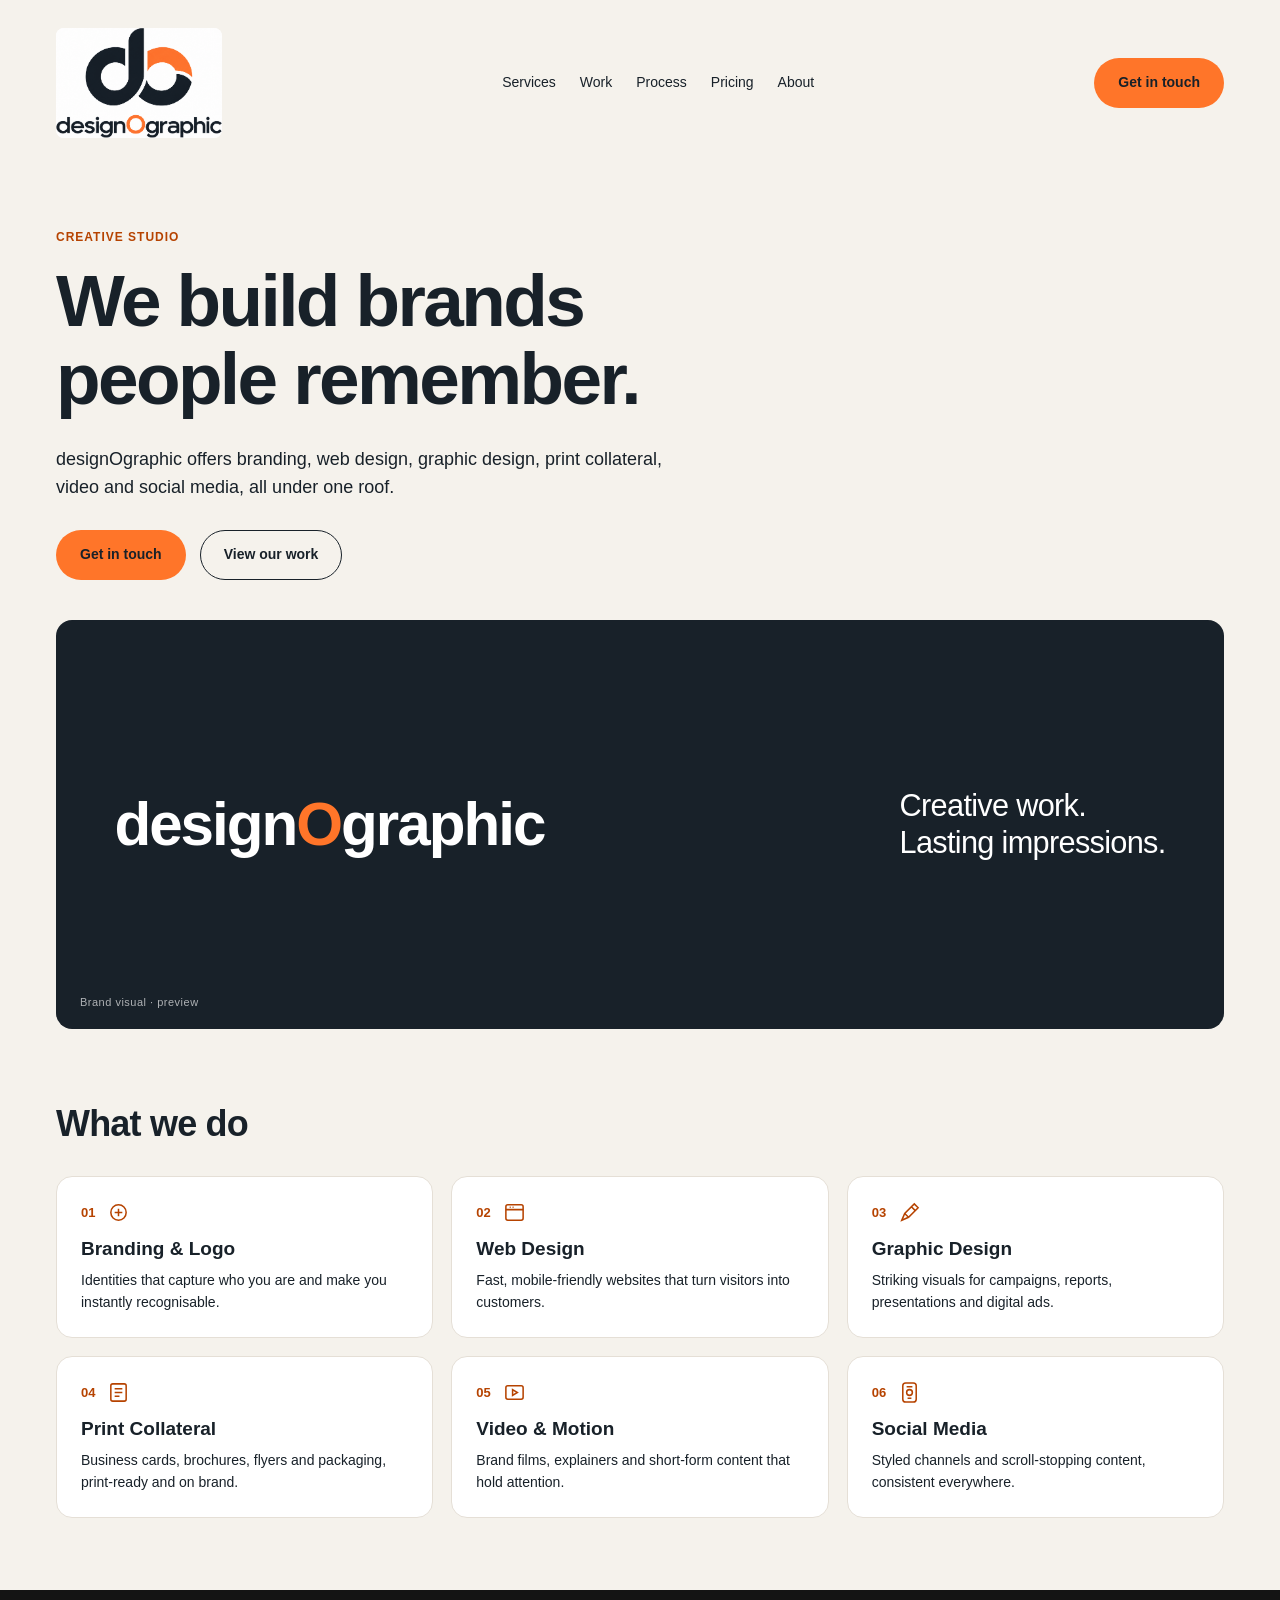
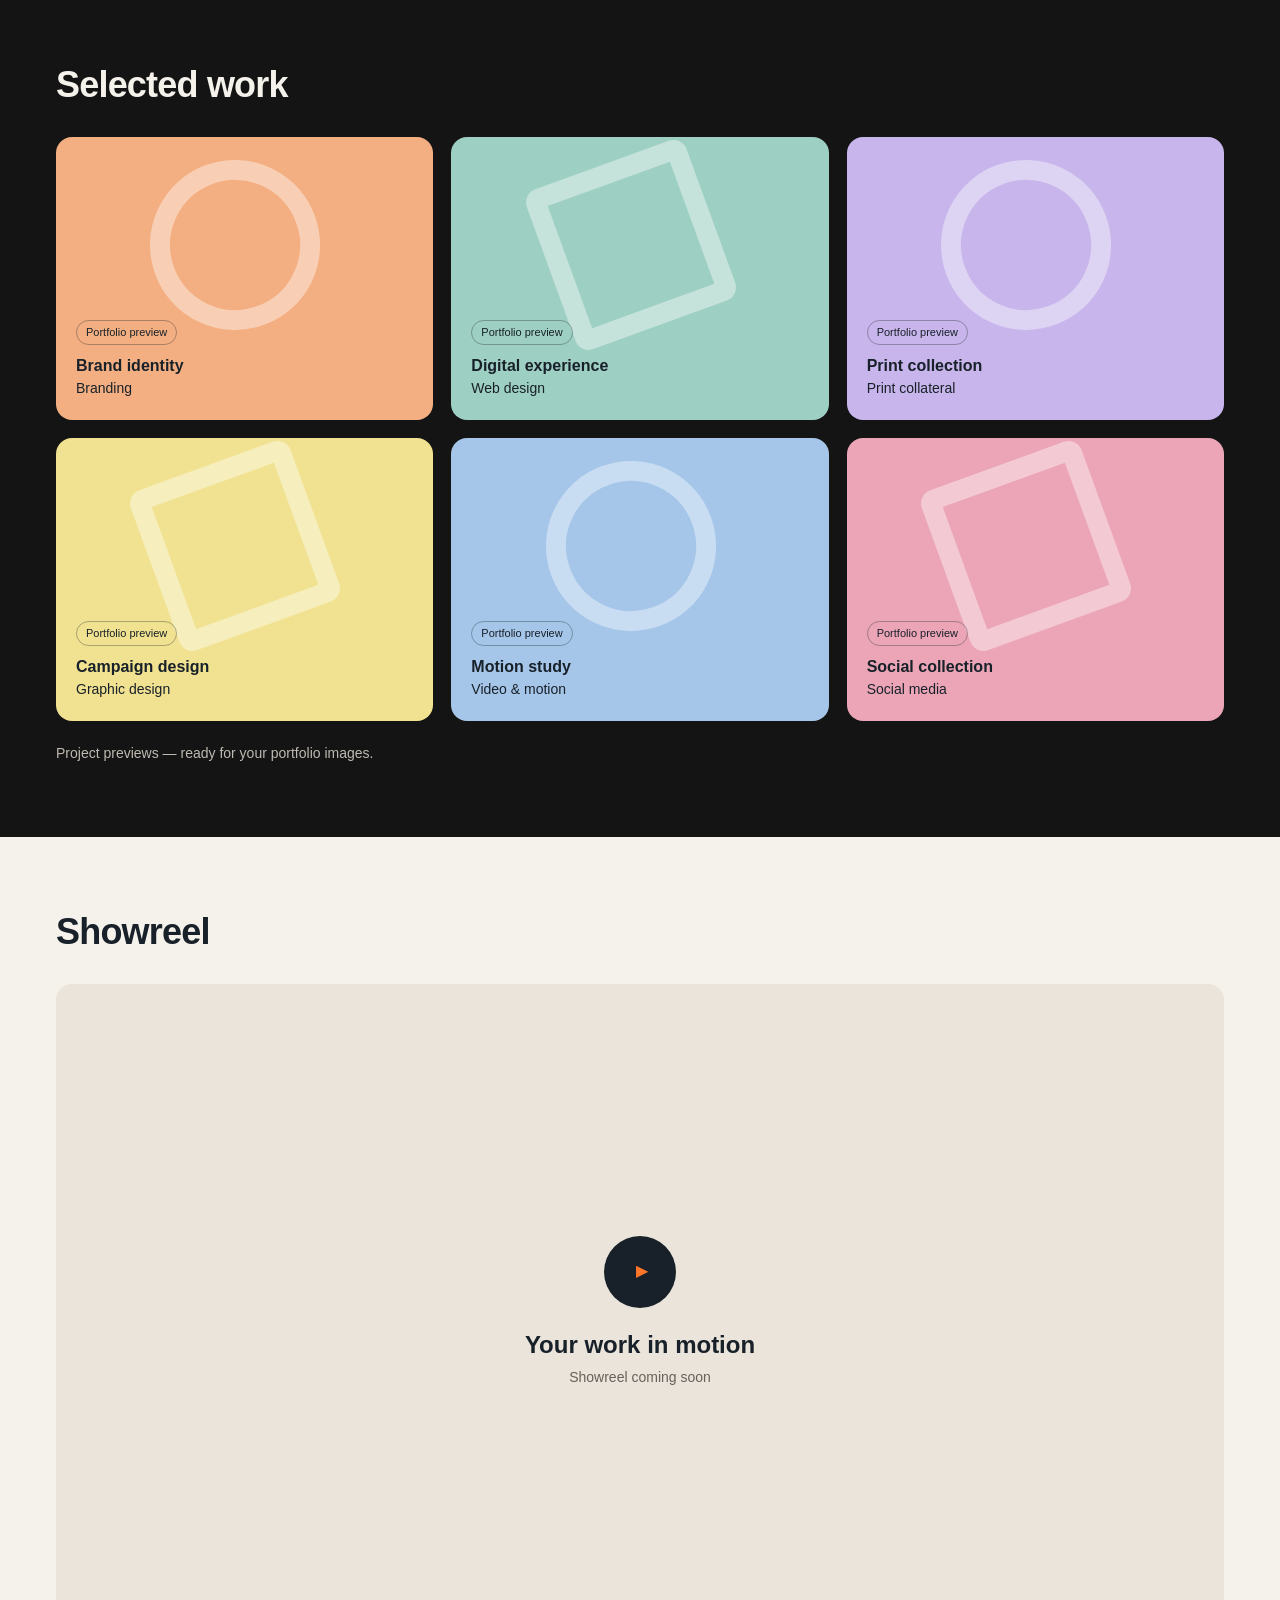
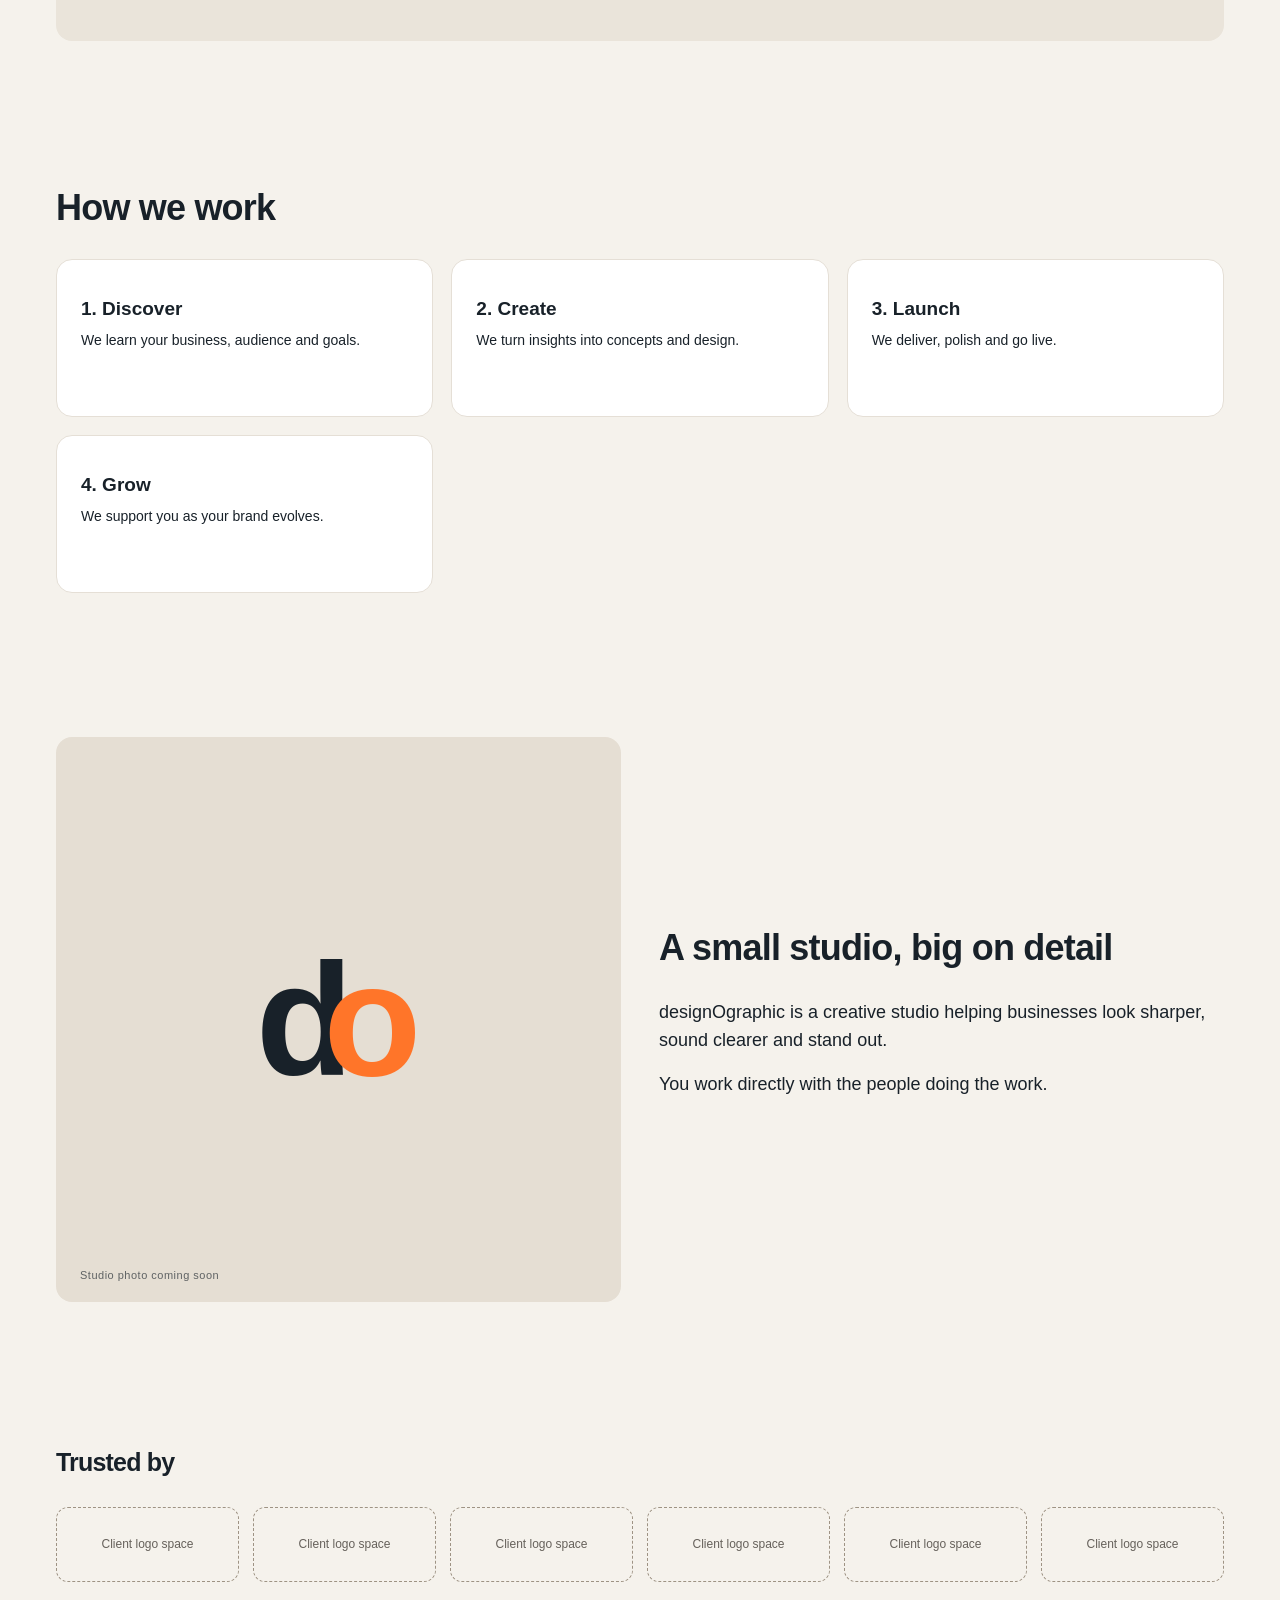
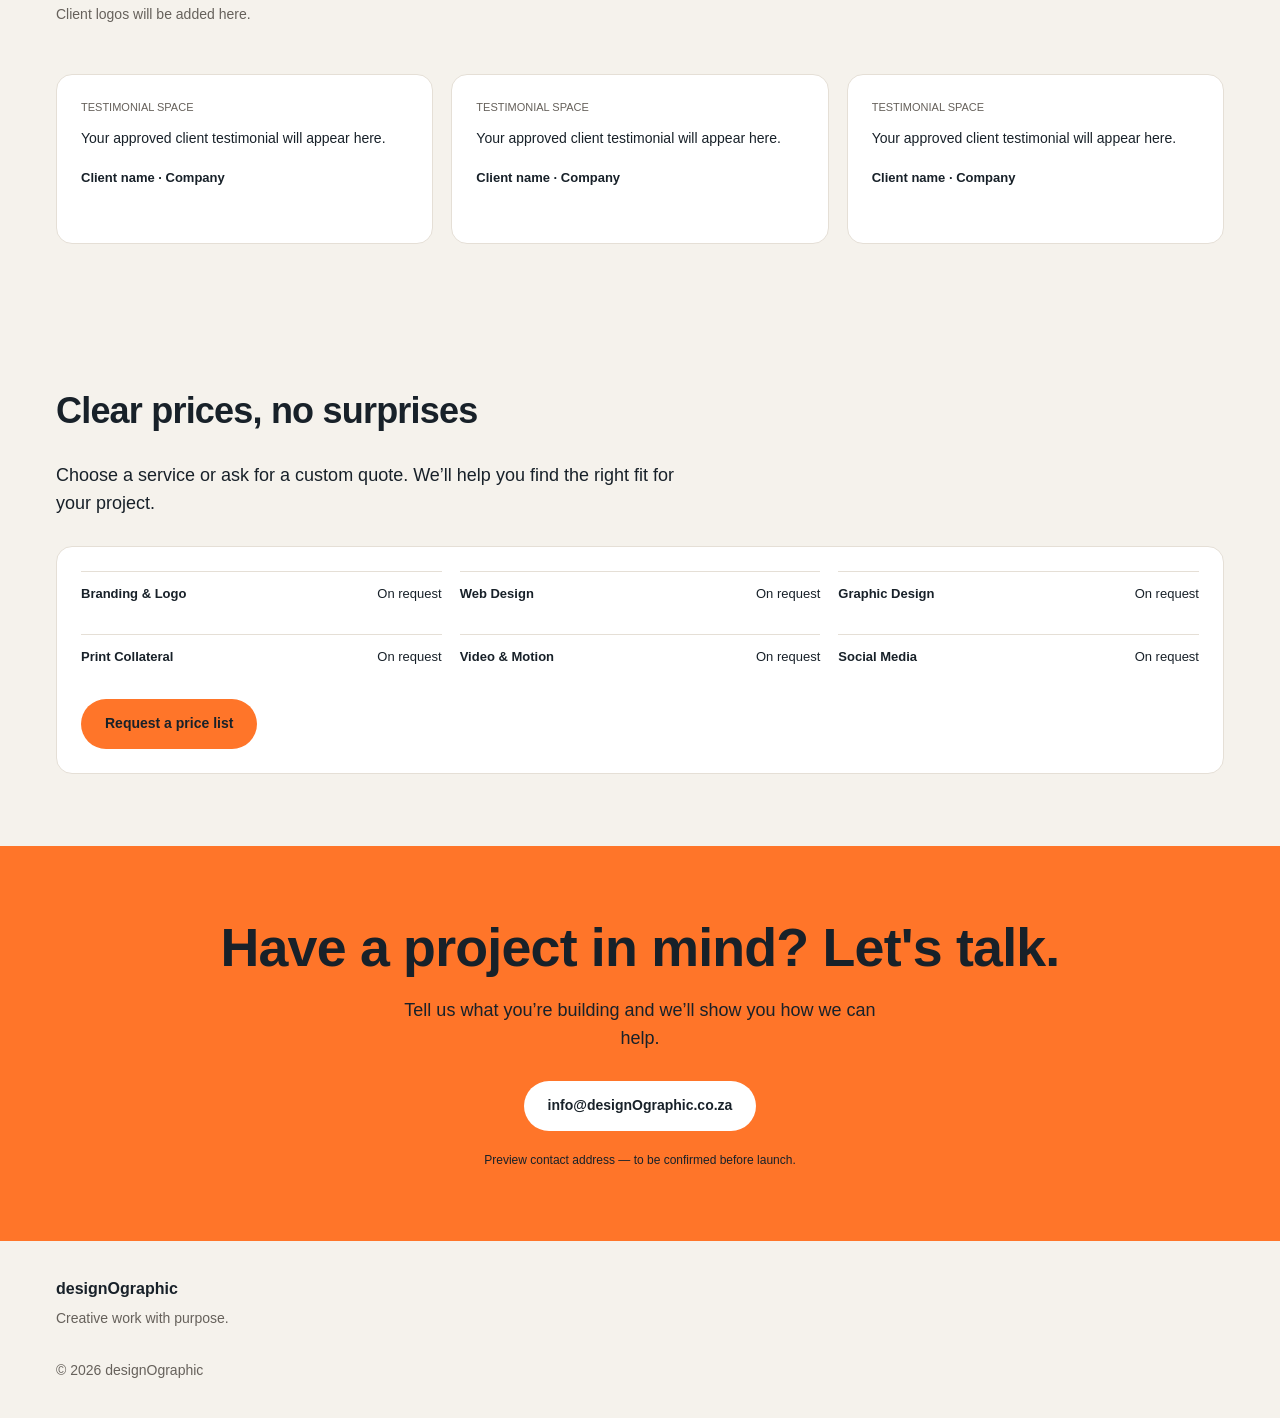
==== index.html @ f47593bc "Build responsive designOgraphic homepage from supplied layout" ====
<!doctype html>
<html lang="en">
<head>
  <meta charset="utf-8">
  <meta name="viewport" content="width=device-width, initial-scale=1">
  <meta name="description" content="designOgraphic — branding, web design, graphic design, print, video and social media.">
  <meta name="theme-color" content="#ff7529">
  <title>designOgraphic | Creative studio</title>
  <link rel="icon" href="assets/logo.png">
  <link rel="stylesheet" href="styles.css">
  <script src="content.js" defer></script>
  <script src="app.js" defer></script>
</head>
<body>
  <a class="skip" href="#main">Skip to content</a>
  <header class="container header">
    <a class="brand" href="#" aria-label="designOgraphic home"><img src="assets/logo.png" alt="designOgraphic" width="1254" height="1254"></a>
    <button class="menu-toggle" aria-expanded="false" aria-controls="navigation">Menu <span aria-hidden="true">☰</span></button>
    <nav id="navigation" aria-label="Main navigation"><a href="#services">Services</a><a href="#work">Work</a><a href="#process">Process</a><a href="#pricing">Pricing</a><a href="#about">About</a></nav>
    <a class="button header-contact" href="#contact">Get in touch</a>
  </header>
  <main id="main">
    <section class="container hero">
      <p class="eyebrow">CREATIVE STUDIO <span id="city"></span></p>
      <h1>We build brands<br>people remember.</h1>
      <p class="intro">designOgraphic offers branding, web design, graphic design, print collateral, video and social media, all under one roof.</p>
      <div class="actions"><a class="button" href="#contact">Get in touch</a><a class="button outline" href="#work">View our work</a></div>
      <div class="hero-visual" id="hero-visual" aria-label="Brand visual"><div class="visual-type" aria-hidden="true"><span>design<span class="orange">O</span>graphic</span><span class="visual-line">Creative work.<br>Lasting impressions.</span></div><span class="asset-note">Brand visual · preview</span></div>
    </section>
    <section class="container section" id="services"><h2>What we do</h2><div class="grid" id="service-grid"></div></section>
    <section class="work section" id="work"><div class="container"><h2>Selected work</h2><div class="grid" id="work-grid"></div><p class="muted">Project previews — ready for your portfolio images.</p></div></section>
    <section class="container section" id="showreel"><h2>Showreel</h2><div class="reel-frame" id="reel-frame"><span class="play-symbol" aria-hidden="true">▶</span><p>Your work in motion</p><span>Showreel coming soon</span></div></section>
    <section class="container section" id="process"><h2>How we work</h2><div class="grid process-grid"><article class="card"><h3>1. Discover</h3><p>We learn your business, audience and goals.</p></article><article class="card"><h3>2. Create</h3><p>We turn insights into concepts and design.</p></article><article class="card"><h3>3. Launch</h3><p>We deliver, polish and go live.</p></article><article class="card"><h3>4. Grow</h3><p>We support you as your brand evolves.</p></article></div></section>
    <section class="container section about" id="about"><div class="founder" id="founder"><span class="monogram" aria-hidden="true">d<span>o</span></span><span class="asset-note">Studio photo coming soon</span></div><div><h2>A small studio, big on detail</h2><p id="about-copy">designOgraphic is a creative studio helping businesses look sharper, sound clearer and stand out.</p><p>You work directly with the people doing the work.</p></div></section>
    <section class="container section proof" id="proof"><h2 class="small-heading">Trusted by</h2><div class="client-grid" id="client-grid"></div><p class="muted" id="client-note">Client logos will be added here.</p><div class="grid testimonials" id="testimonial-grid"></div></section>
    <section class="container section" id="pricing"><h2>Clear prices, no surprises</h2><p class="intro">Choose a service or ask for a custom quote. We’ll help you find the right fit for your project.</p><div class="pricing-panel"><div class="grid" id="price-grid"></div><a class="button" href="#contact">Request a price list</a></div></section>
    <section class="contact section" id="contact"><div class="container"><h2>Have a project in mind? Let's talk.</h2><p>Tell us what you’re building and we’ll show you how we can help.</p><a class="button white" id="email-link" href="mailto:info@designOgraphic.co.za">info@designOgraphic.co.za</a><p class="contact-note">Preview contact address — to be confirmed before launch.</p></div></section>
  </main>
  <footer class="container footer"><div><strong>designOgraphic</strong><p>Creative work with purpose.</p></div><div class="footer-links" id="social-links"></div><p class="copyright">© <span id="year"></span> designOgraphic</p></footer>
</body>
</html>
---- styles.css ----
:root{--paper:#f5f2ec;--ink:#182129;--orange:#ff7529;--border:#e5dfd6;--muted:#66615b;--radius:16px}*{box-sizing:border-box}html{scroll-behavior:smooth;scroll-padding-top:24px}body{margin:0;background:var(--paper);color:var(--ink);font:16px/1.55 Arial,Helvetica,sans-serif}a{color:inherit}button{font:inherit}a:focus-visible,button:focus-visible{outline:3px solid #2267bc;outline-offset:5px}.container{width:calc(100% - 112px);max-width:1200px;margin-inline:auto}.header{display:flex;align-items:center;justify-content:space-between;gap:30px;padding-block:28px}.brand{position:relative;display:block;overflow:hidden;width:166px;aspect-ratio:1014/669;background:white;border-radius:8px;flex-shrink:0}.brand img{position:absolute;width:123.67%;height:auto;max-width:none;left:-11.83%;top:-44.1%}.header nav{display:flex;gap:24px}.header nav a{text-decoration:none;font-size:14px}.header nav a:hover{color:#b64300}.button{display:inline-flex;align-items:center;justify-content:center;padding:13px 23px;border-radius:99px;background:var(--orange);color:var(--ink);font-size:14px;font-weight:700;text-decoration:none;border:1.5px solid transparent;transition:transform .2s,background .2s}.button:hover{background:#ff8e50;transform:translateY(-2px)}.button.outline{border-color:var(--ink);background:transparent}.button.white{background:white}.menu-toggle{display:none}.hero{padding-top:62px}.eyebrow{font-size:12px;font-weight:700;letter-spacing:1px;color:#b64300;margin:0 0 16px}h1{font-size:clamp(42px,5.7vw,80px);line-height:1.07;letter-spacing:-2.6px;max-width:1040px;margin:0 0 28px}h2{font-size:36px;line-height:1.3;letter-spacing:-.8px;margin:0 0 28px}h3{font-size:19px;line-height:1.35;margin:12px 0 8px}p{margin:0 0 16px}.intro{font-size:18px;max-width:630px}.actions{display:flex;gap:14px;flex-wrap:wrap;margin-top:28px}.hero-visual{margin-top:40px;aspect-ratio:2.85;border-radius:var(--radius);background:var(--ink);color:white;position:relative;overflow:hidden;display:flex;align-items:center;padding:5%}.visual-type{width:100%;display:flex;align-items:center;justify-content:space-between;gap:30px}.visual-type>span:first-child{font-size:clamp(26px,4.7vw,66px);font-weight:700;letter-spacing:-2px}.orange{color:var(--orange)}.visual-line{font-size:clamp(18px,2.4vw,32px);line-height:1.2;letter-spacing:-.7px}.asset-note{position:absolute;bottom:18px;left:24px;font-size:11px;letter-spacing:.5px;opacity:.65}.section{padding-block:72px}.grid{display:grid;grid-template-columns:repeat(3,minmax(0,1fr));gap:18px}.card{background:white;border:1px solid var(--border);border-radius:var(--radius);padding:24px;min-height:158px}.card p{font-size:14px;margin:0}.service-top{color:#b64300;font-size:13px;font-weight:700;display:flex;align-items:center;gap:12px}.service-icon{width:23px;height:23px;stroke:currentColor;fill:none;stroke-width:1.6}.work{background:#141414;color:var(--paper)}.project{position:relative;aspect-ratio:4/3;border-radius:var(--radius);overflow:hidden;color:#182129;padding:20px;display:flex;flex-direction:column;justify-content:flex-end;background:var(--cover)}.project img{position:absolute;inset:0;width:100%;height:100%;object-fit:cover}.project.has-image{color:white}.project.has-image:after{content:'';position:absolute;inset:35% 0 0;background:linear-gradient(transparent,#000b)}.project h3,.project p,.project .sample{position:relative;z-index:1}.project h3{font-size:16px;margin:10px 0 2px}.project p{font-size:14px;margin:0}.project .sample{font-size:11px;align-self:flex-start;border:1px solid #18212955;border-radius:40px;padding:3px 9px}.project .shape{position:absolute;left:25%;top:8%;width:45%;aspect-ratio:1;border:20px solid #ffffff65;border-radius:50%;transform:rotate(-20deg)}.project:nth-child(2n) .shape{border-radius:14px;transform:rotate(-20deg)}.muted{color:var(--muted);font-size:14px;margin-top:22px;margin-bottom:0}.work .muted{color:#bfbab2}.reel-frame{aspect-ratio:16/9;background:#eae4da;border-radius:var(--radius);display:flex;align-items:center;justify-content:center;flex-direction:column;overflow:hidden}.play-symbol{width:72px;height:72px;display:grid;place-items:center;background:var(--ink);color:var(--orange);border-radius:50%;padding-left:4px;margin-bottom:18px}.reel-frame p{font-size:24px;font-weight:700;margin-bottom:4px}.reel-frame>span:last-child{font-size:14px;color:var(--muted)}.reel-frame video{width:100%;height:100%;object-fit:contain}.about{display:grid;grid-template-columns:1fr 1fr;align-items:center;gap:38px}.about p{font-size:18px}.founder{aspect-ratio:1;background:#e5ded3;border-radius:var(--radius);position:relative;display:grid;place-items:center;overflow:hidden}.founder img{width:100%;height:100%;object-fit:cover}.monogram{font-size:160px;letter-spacing:-30px;font-weight:700;line-height:1;padding-right:30px}.monogram span{color:var(--orange)}.small-heading{font-size:25px}.client-grid{display:grid;grid-template-columns:repeat(6,1fr);gap:14px}.client-placeholder{border:1px dashed #9e9384;border-radius:12px;min-height:75px;display:grid;place-items:center;color:var(--muted);font-size:12px}.client-grid img{width:100%;height:75px;object-fit:contain;padding:14px}.testimonials{margin-top:48px}.testimonials blockquote{margin:0 0 16px;font-size:14px}.testimonials .card{min-height:170px}.testimonials .preview-label{font-size:11px;color:var(--muted);display:block;margin-bottom:12px}.testimonials cite{font-style:normal;font-size:13px;font-weight:700}.pricing-panel{background:white;border:1px solid var(--border);border-radius:var(--radius);padding:24px;margin-top:28px}.price-row{display:flex;justify-content:space-between;gap:12px;border-top:1px solid var(--border);padding-block:12px;font-size:13px}.price-row span{white-space:nowrap}.pricing-panel>.button{margin-top:20px}.contact{background:var(--orange);text-align:center}.contact h2{max-width:900px;margin:0 auto 20px;font-size:clamp(36px,4.2vw,58px);line-height:1.1}.contact p{max-width:480px;margin:0 auto 28px;font-size:18px}.contact .contact-note{font-size:12px;margin-top:20px;margin-bottom:0}.footer{display:flex;align-items:flex-start;justify-content:space-between;gap:24px;flex-wrap:wrap;padding-block:36px}.footer p{color:var(--muted);font-size:14px;margin:6px 0 0}.footer-links{display:flex;gap:18px;font-size:13px}.footer-links a{text-decoration:none}.copyright{width:100%}.skip{position:absolute;top:-100px;left:12px;background:white;padding:12px;z-index:10}.skip:focus{top:12px}.media-image{width:100%;height:100%;object-fit:cover;position:absolute;inset:0}
@media(min-width:1400px){h1{font-size:80px}}@media(max-width:1000px){.container{width:calc(100% - 64px)}.header{gap:20px}.header nav{gap:14px}.brand{width:135px}.header-contact{padding-inline:17px}.visual-type{gap:20px}.visual-line{font-size:24px}.client-grid{grid-template-columns:repeat(3,1fr)}}
@media(max-width:760px){.container{width:calc(100% - 40px)}.header{padding-block:16px;flex-wrap:wrap}.brand{width:122px}.menu-toggle{display:flex;align-items:center;gap:14px;background:transparent;border:1px solid var(--border);border-radius:40px;padding:9px 15px}.header-contact{display:none}.header nav{display:none;order:3;width:100%;flex-direction:column;gap:0;border-top:1px solid var(--border)}.header nav.open{display:flex}.header nav a{padding:12px 0;font-size:16px}.hero{padding-top:40px}h1{font-size:clamp(39px,8.5vw,62px);letter-spacing:-1.6px}h2{font-size:29px}.intro{font-size:17px}.hero-visual{aspect-ratio:4/5;padding:28px}.visual-type{flex-direction:column;align-items:flex-start;gap:70px}.visual-type>span:first-child{font-size:clamp(24px,6.8vw,42px);letter-spacing:-1px}.visual-line{font-size:36px}.section{padding-block:48px}.grid{grid-template-columns:repeat(2,minmax(0,1fr));gap:14px}.card{padding:20px}.about{grid-template-columns:1fr;gap:28px}.about p{font-size:17px}.client-grid{gap:10px}.price-row{font-size:12px;flex-wrap:wrap}.contact h2{font-size:38px}.footer-links{flex-wrap:wrap}.reel-frame p{font-size:20px}.play-symbol{width:52px;height:52px;margin-bottom:12px}}
@media(max-width:480px){.grid{grid-template-columns:1fr}.project{aspect-ratio:4/3}.client-grid{grid-template-columns:repeat(2,1fr)}.card{min-height:145px}.pricing-panel .grid{gap:0}.price-row{font-size:14px}.contact h2{font-size:34px}.contact .button{font-size:13px;padding-inline:16px}.reel-frame p{font-size:18px}.reel-frame>span:last-child{font-size:12px}}
@media(prefers-reduced-motion:reduce){html{scroll-behavior:auto}.button{transition:none}.button:hover{transform:none}}
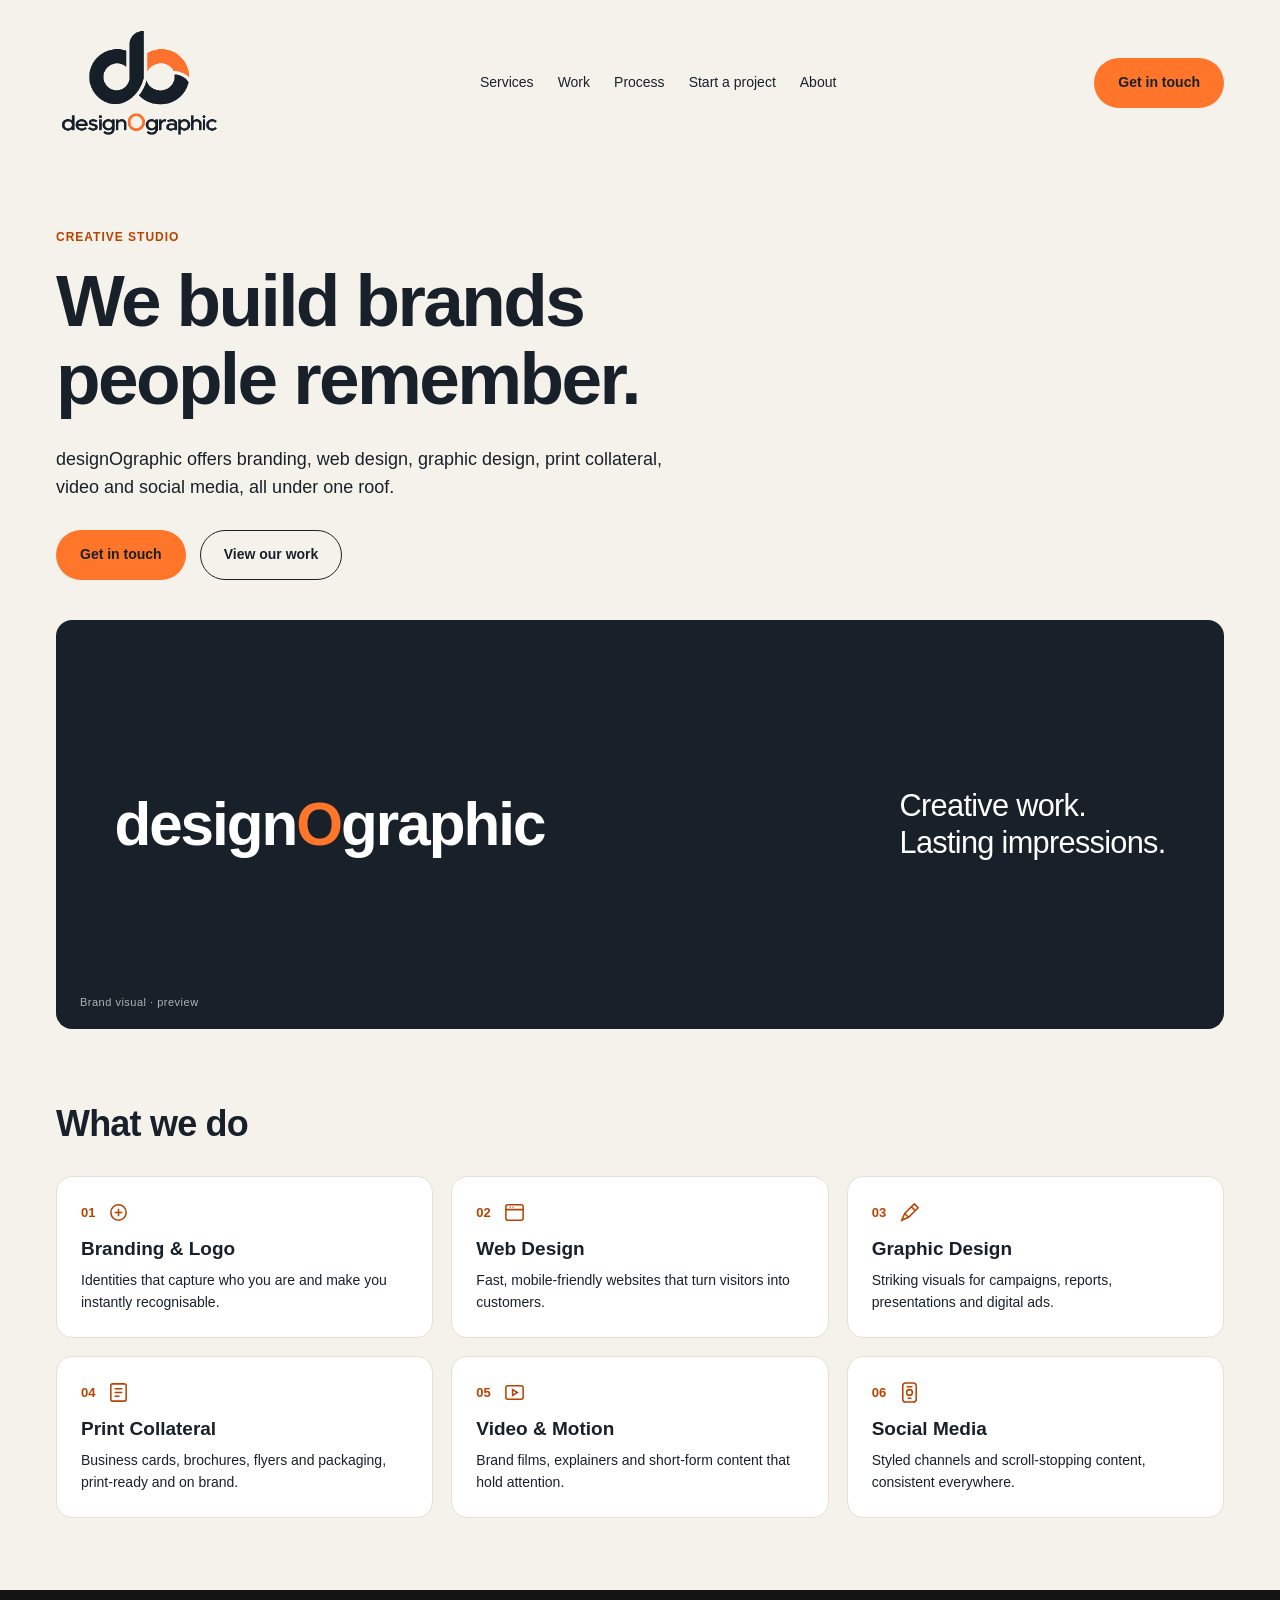
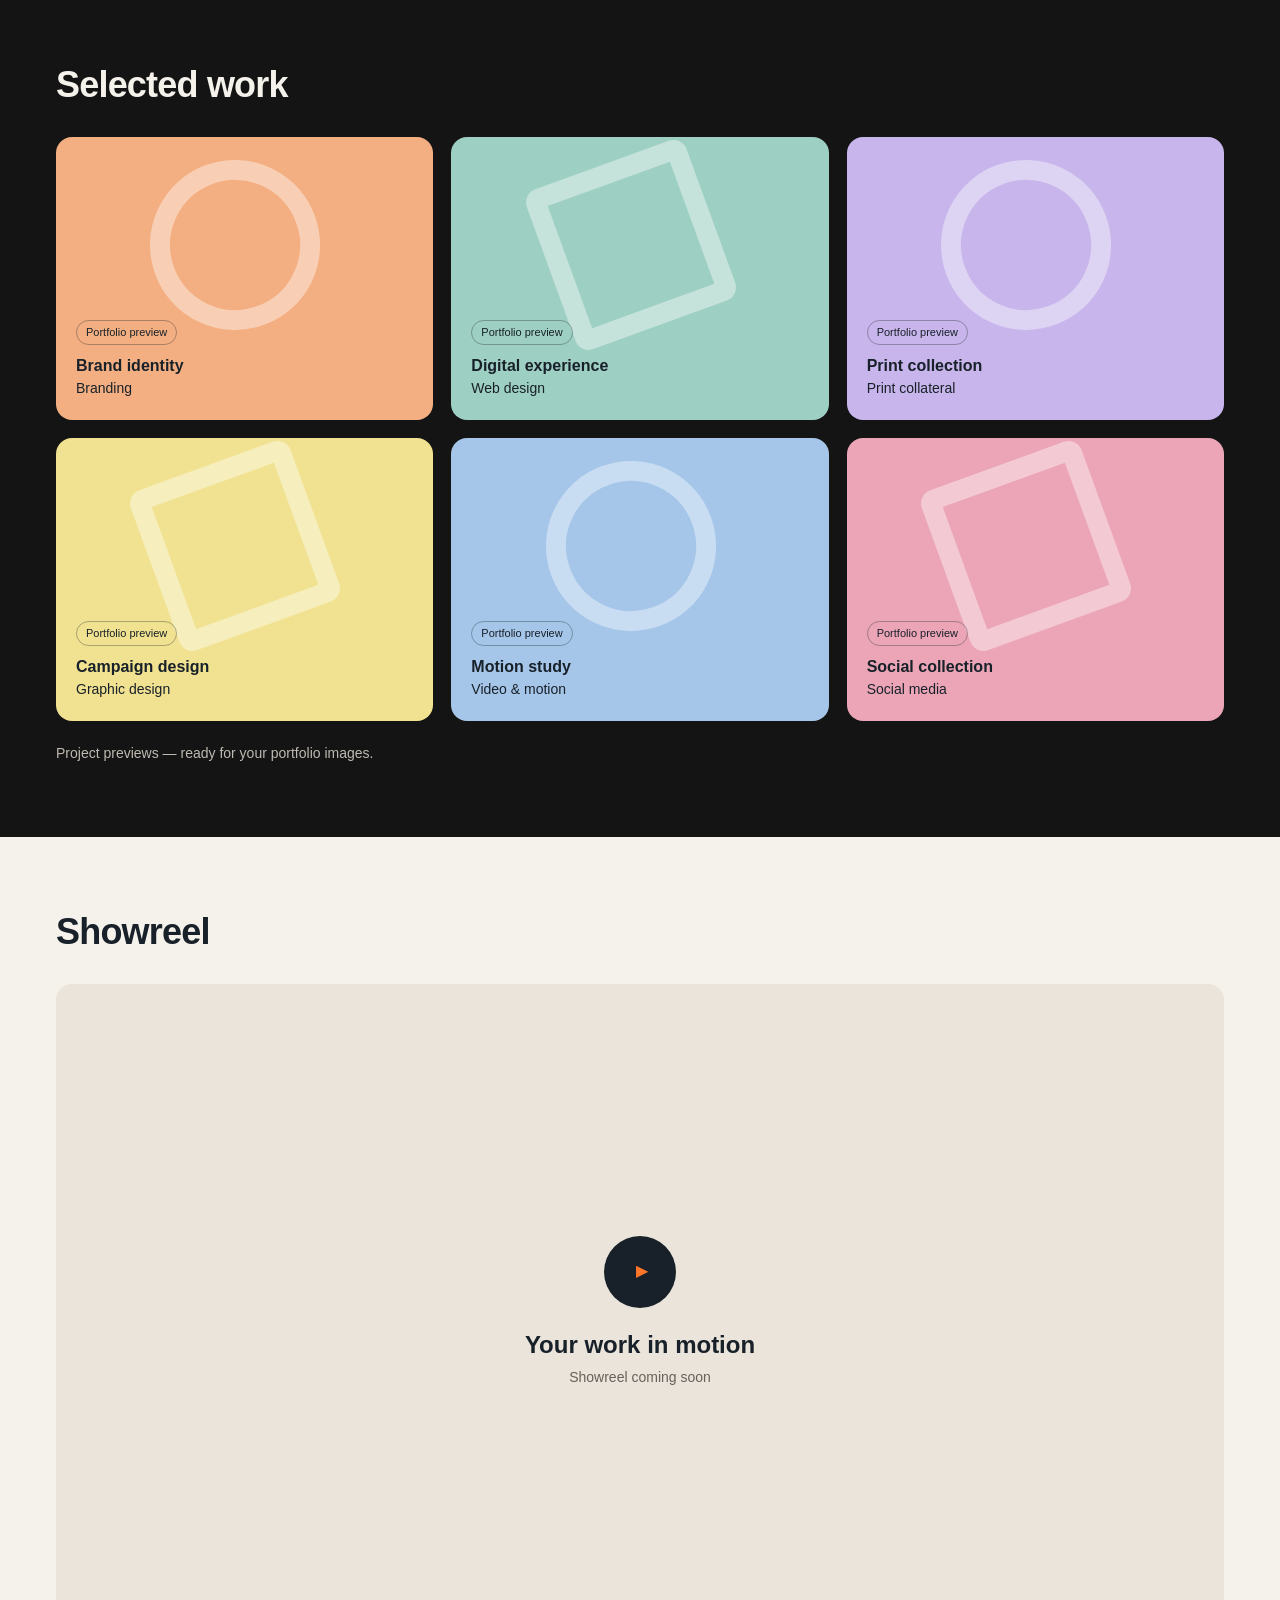
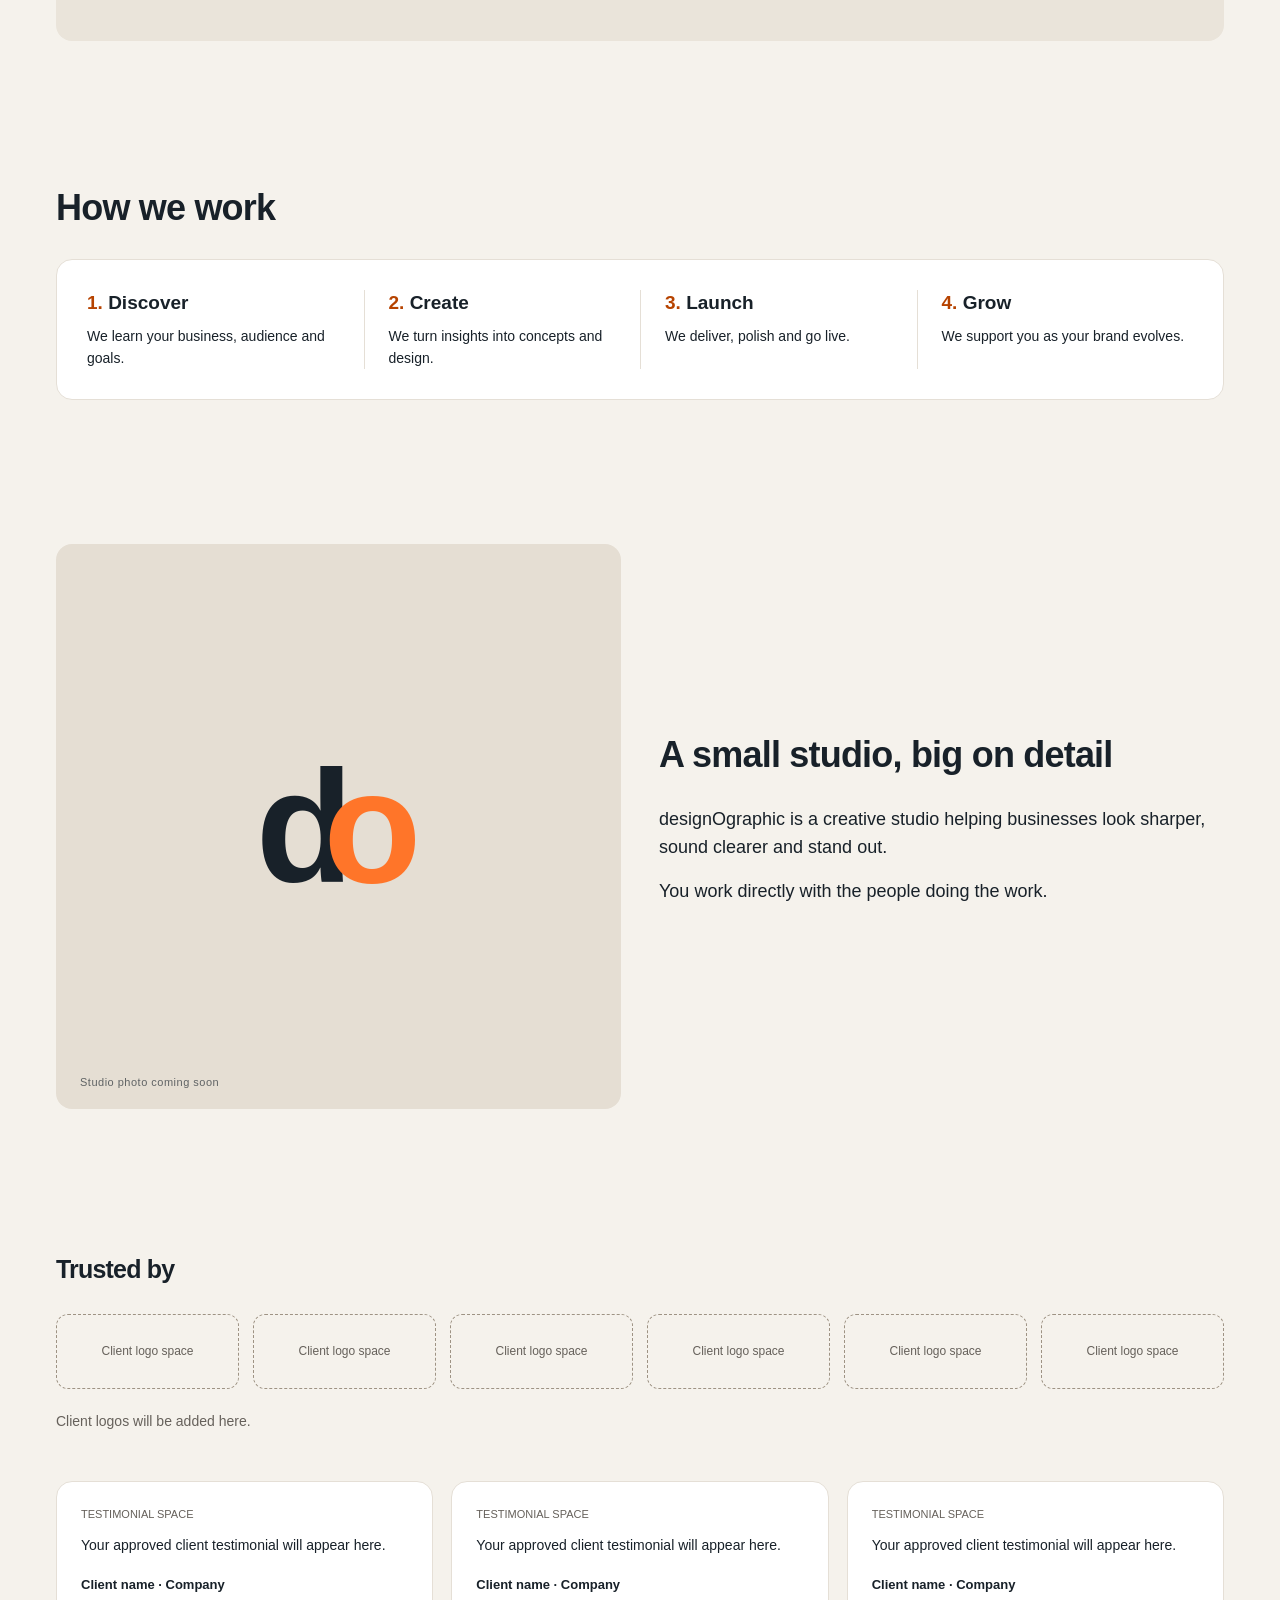
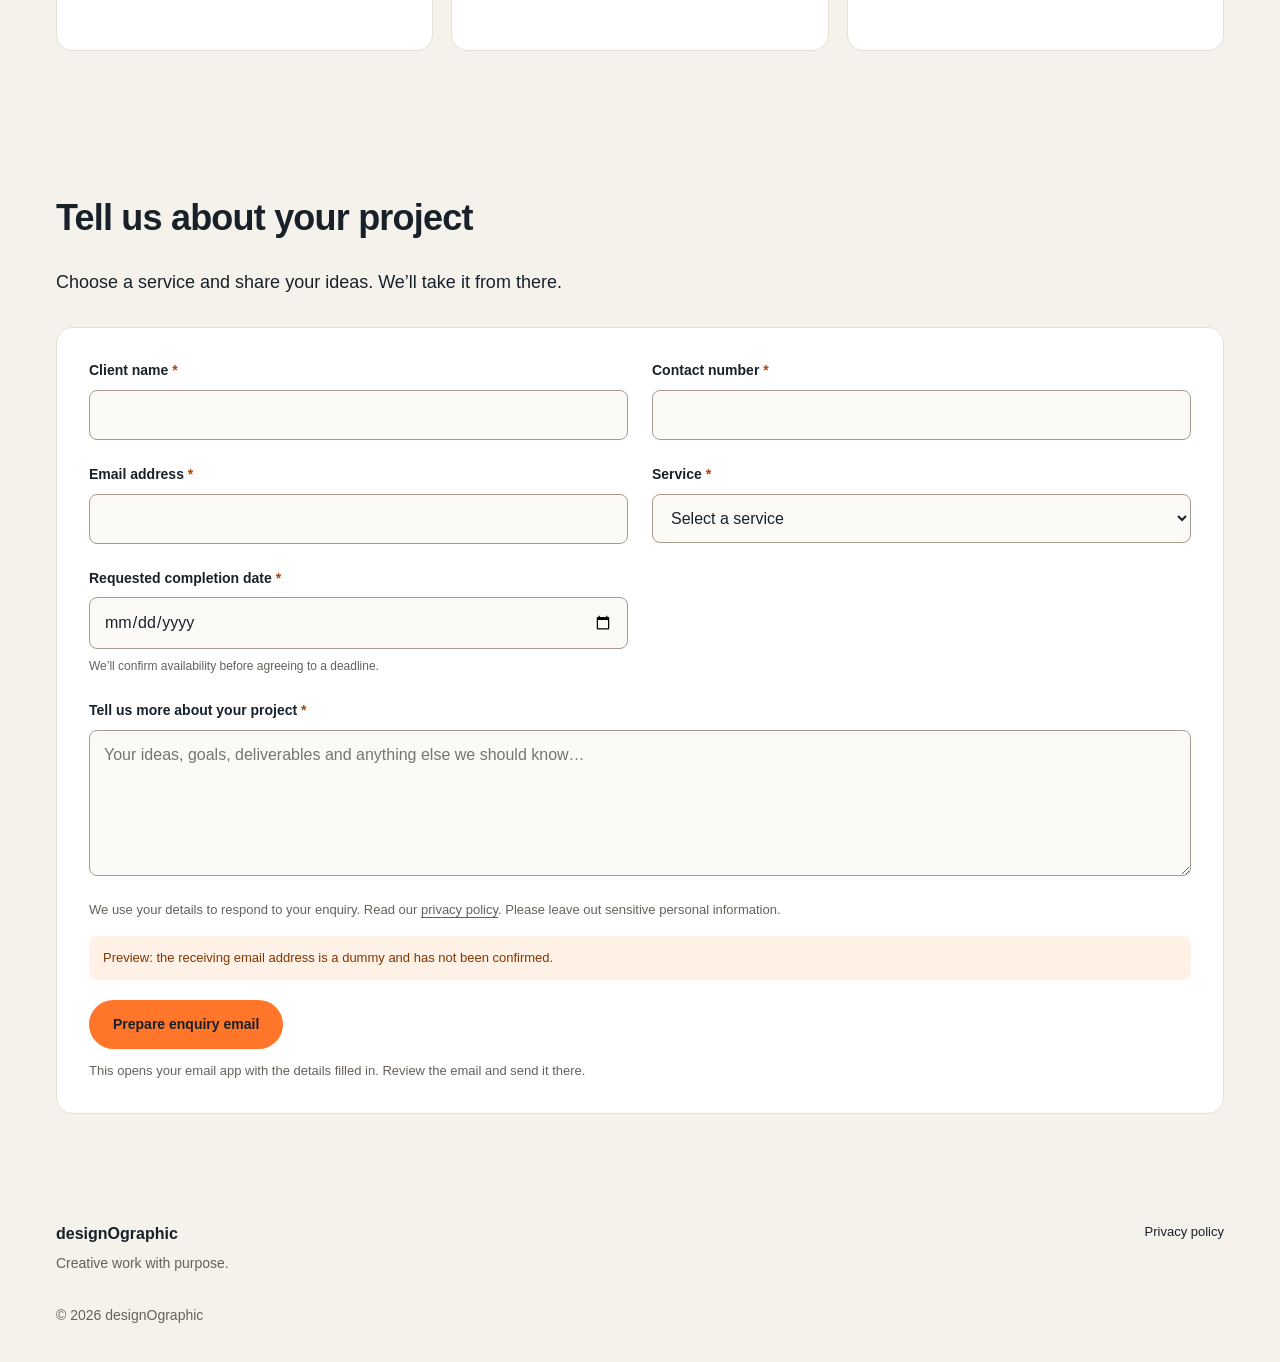
==== commit 3df9a04d: "Add project enquiry form and privacy policy; refine process and logo" ====
--- a/index.html
+++ b/index.html
@@ -6,7 +6,7 @@
   <meta name="description" content="designOgraphic — branding, web design, graphic design, print, video and social media.">
   <meta name="theme-color" content="#ff7529">
   <title>designOgraphic | Creative studio</title>
-  <link rel="icon" href="assets/logo.png">
+  <link rel="icon" href="assets/logo-transparent.svg">
   <link rel="stylesheet" href="styles.css">
   <script src="content.js" defer></script>
   <script src="app.js" defer></script>
@@ -14,9 +14,9 @@
 <body>
   <a class="skip" href="#main">Skip to content</a>
   <header class="container header">
-    <a class="brand" href="#" aria-label="designOgraphic home"><img src="assets/logo.png" alt="designOgraphic" width="1254" height="1254"></a>
+    <a class="brand" href="#" aria-label="designOgraphic home"><img src="assets/logo-transparent.svg" alt="designOgraphic"></a>
     <button class="menu-toggle" aria-expanded="false" aria-controls="navigation">Menu <span aria-hidden="true">☰</span></button>
-    <nav id="navigation" aria-label="Main navigation"><a href="#services">Services</a><a href="#work">Work</a><a href="#process">Process</a><a href="#pricing">Pricing</a><a href="#about">About</a></nav>
+    <nav id="navigation" aria-label="Main navigation"><a href="#services">Services</a><a href="#work">Work</a><a href="#process">Process</a><a href="#contact">Start a project</a><a href="#about">About</a></nav>
     <a class="button header-contact" href="#contact">Get in touch</a>
   </header>
   <main id="main">
@@ -30,12 +30,30 @@
     <section class="container section" id="services"><h2>What we do</h2><div class="grid" id="service-grid"></div></section>
     <section class="work section" id="work"><div class="container"><h2>Selected work</h2><div class="grid" id="work-grid"></div><p class="muted">Project previews — ready for your portfolio images.</p></div></section>
     <section class="container section" id="showreel"><h2>Showreel</h2><div class="reel-frame" id="reel-frame"><span class="play-symbol" aria-hidden="true">▶</span><p>Your work in motion</p><span>Showreel coming soon</span></div></section>
-    <section class="container section" id="process"><h2>How we work</h2><div class="grid process-grid"><article class="card"><h3>1. Discover</h3><p>We learn your business, audience and goals.</p></article><article class="card"><h3>2. Create</h3><p>We turn insights into concepts and design.</p></article><article class="card"><h3>3. Launch</h3><p>We deliver, polish and go live.</p></article><article class="card"><h3>4. Grow</h3><p>We support you as your brand evolves.</p></article></div></section>
+    <section class="container section" id="process"><h2>How we work</h2><ol class="process-panel"><li><h3>Discover</h3><p>We learn your business, audience and goals.</p></li><li><h3>Create</h3><p>We turn insights into concepts and design.</p></li><li><h3>Launch</h3><p>We deliver, polish and go live.</p></li><li><h3>Grow</h3><p>We support you as your brand evolves.</p></li></ol></section>
     <section class="container section about" id="about"><div class="founder" id="founder"><span class="monogram" aria-hidden="true">d<span>o</span></span><span class="asset-note">Studio photo coming soon</span></div><div><h2>A small studio, big on detail</h2><p id="about-copy">designOgraphic is a creative studio helping businesses look sharper, sound clearer and stand out.</p><p>You work directly with the people doing the work.</p></div></section>
     <section class="container section proof" id="proof"><h2 class="small-heading">Trusted by</h2><div class="client-grid" id="client-grid"></div><p class="muted" id="client-note">Client logos will be added here.</p><div class="grid testimonials" id="testimonial-grid"></div></section>
-    <section class="container section" id="pricing"><h2>Clear prices, no surprises</h2><p class="intro">Choose a service or ask for a custom quote. We’ll help you find the right fit for your project.</p><div class="pricing-panel"><div class="grid" id="price-grid"></div><a class="button" href="#contact">Request a price list</a></div></section>
-    <section class="contact section" id="contact"><div class="container"><h2>Have a project in mind? Let's talk.</h2><p>Tell us what you’re building and we’ll show you how we can help.</p><a class="button white" id="email-link" href="mailto:info@designOgraphic.co.za">info@designOgraphic.co.za</a><p class="contact-note">Preview contact address — to be confirmed before launch.</p></div></section>
+    <section class="container section enquiry" id="contact">
+      <h2>Tell us about your project</h2>
+      <p class="intro">Choose a service and share your ideas. We’ll take it from there.</p>
+      <form id="project-form" class="enquiry-panel">
+        <div class="form-grid">
+          <div class="field"><label for="client-name">Client name <span aria-hidden="true">*</span></label><input id="client-name" name="clientName" type="text" autocomplete="name" required maxlength="120"></div>
+          <div class="field"><label for="client-phone">Contact number <span aria-hidden="true">*</span></label><input id="client-phone" name="phone" type="tel" autocomplete="tel" required maxlength="40"></div>
+          <div class="field"><label for="client-email">Email address <span aria-hidden="true">*</span></label><input id="client-email" name="email" type="email" autocomplete="email" required maxlength="254"></div>
+          <div class="field"><label for="project-service">Service <span aria-hidden="true">*</span></label><select id="project-service" name="service" required><option value="" disabled selected>Select a service</option><option>Branding &amp; Logo</option><option>Web Design</option><option>Graphic Design</option><option>Print Collateral</option><option>Video &amp; Motion</option><option>Social Media</option></select></div>
+          <div class="field"><label for="project-date">Requested completion date <span aria-hidden="true">*</span></label><input id="project-date" name="deadline" type="date" required aria-describedby="date-hint"><small id="date-hint">We’ll confirm availability before agreeing to a deadline.</small></div>
+          <div class="field field-full"><label for="project-details">Tell us more about your project <span aria-hidden="true">*</span></label><textarea id="project-details" name="details" rows="5" maxlength="2500" placeholder="Your ideas, goals, deliverables and anything else we should know…" required></textarea></div>
+        </div>
+        <p class="form-privacy">We use your details to respond to your enquiry. Read our <a href="privacy.html">privacy policy</a>. Please leave out sensitive personal information.</p>
+        <p class="form-preview" id="form-preview">Preview: the receiving email address is a dummy and has not been confirmed.</p>
+        <button class="button" type="submit">Prepare enquiry email</button>
+        <p class="form-help">This opens your email app with the details filled in. Review the email and send it there.</p>
+        <p id="form-status" class="form-status" role="status" aria-live="polite"></p>
+        <div id="email-fallback" hidden><p class="form-help">If your email app did not open, copy your enquiry and paste it into a new email to <span id="form-recipient"></span>.</p><label for="enquiry-copy">Your enquiry</label><textarea id="enquiry-copy" rows="8" readonly></textarea><button type="button" class="button outline" id="copy-enquiry">Copy enquiry</button></div>
+      </form>
+    </section>
   </main>
-  <footer class="container footer"><div><strong>designOgraphic</strong><p>Creative work with purpose.</p></div><div class="footer-links" id="social-links"></div><p class="copyright">© <span id="year"></span> designOgraphic</p></footer>
+  <footer class="container footer"><div><strong>designOgraphic</strong><p>Creative work with purpose.</p></div><div class="footer-links" id="social-links"><a href="privacy.html">Privacy policy</a></div><p class="copyright">© <span id="year"></span> designOgraphic</p></footer>
 </body>
 </html>
--- a/styles.css
+++ b/styles.css
@@ -3,3 +3,7 @@
 @media(max-width:760px){.container{width:calc(100% - 40px)}.header{padding-block:16px;flex-wrap:wrap}.brand{width:122px}.menu-toggle{display:flex;align-items:center;gap:14px;background:transparent;border:1px solid var(--border);border-radius:40px;padding:9px 15px}.header-contact{display:none}.header nav{display:none;order:3;width:100%;flex-direction:column;gap:0;border-top:1px solid var(--border)}.header nav.open{display:flex}.header nav a{padding:12px 0;font-size:16px}.hero{padding-top:40px}h1{font-size:clamp(39px,8.5vw,62px);letter-spacing:-1.6px}h2{font-size:29px}.intro{font-size:17px}.hero-visual{aspect-ratio:4/5;padding:28px}.visual-type{flex-direction:column;align-items:flex-start;gap:70px}.visual-type>span:first-child{font-size:clamp(24px,6.8vw,42px);letter-spacing:-1px}.visual-line{font-size:36px}.section{padding-block:48px}.grid{grid-template-columns:repeat(2,minmax(0,1fr));gap:14px}.card{padding:20px}.about{grid-template-columns:1fr;gap:28px}.about p{font-size:17px}.client-grid{gap:10px}.price-row{font-size:12px;flex-wrap:wrap}.contact h2{font-size:38px}.footer-links{flex-wrap:wrap}.reel-frame p{font-size:20px}.play-symbol{width:52px;height:52px;margin-bottom:12px}}
 @media(max-width:480px){.grid{grid-template-columns:1fr}.project{aspect-ratio:4/3}.client-grid{grid-template-columns:repeat(2,1fr)}.card{min-height:145px}.pricing-panel .grid{gap:0}.price-row{font-size:14px}.contact h2{font-size:34px}.contact .button{font-size:13px;padding-inline:16px}.reel-frame p{font-size:18px}.reel-frame>span:last-child{font-size:12px}}
 @media(prefers-reduced-motion:reduce){html{scroll-behavior:auto}.button{transition:none}.button:hover{transform:none}}
+.brand{background:transparent;aspect-ratio:1014/669}.brand img{position:static;width:100%;height:100%;object-fit:contain}
+.process-panel{display:grid;grid-template-columns:repeat(4,minmax(0,1fr));gap:0;margin:0;padding:30px;background:white;border:1px solid var(--border);border-radius:var(--radius);list-style:none;counter-reset:process}.process-panel li{counter-increment:process;padding:0 24px;border-left:1px solid var(--border)}.process-panel li:first-child{padding-left:0;border-left:0}.process-panel li:last-child{padding-right:0}.process-panel h3{margin:0 0 10px;font-size:19px}.process-panel h3:before{content:counter(process) '. ';color:#b64300}.process-panel p{font-size:14px;margin:0}
+.enquiry-panel{margin-top:30px;padding:32px;background:white;border:1px solid var(--border);border-radius:var(--radius)}.form-grid{display:grid;grid-template-columns:1fr 1fr;gap:24px}.field{display:flex;flex-direction:column;gap:8px}.field-full{grid-column:1/-1}.field label,#email-fallback>label{font-size:14px;font-weight:700}.field label span{color:#b64300}input,select,textarea{width:100%;min-width:0;background:#fbfaf7;border:1px solid #a49b90;border-radius:8px;padding:12px 14px;color:var(--ink);font:16px/1.5 Arial,Helvetica,sans-serif}input,select{min-height:49px}textarea{resize:vertical}input:focus-visible,select:focus-visible,textarea:focus-visible{outline:3px solid #2267bc;outline-offset:2px}.field small{color:var(--muted);font-size:12px}.form-privacy{font-size:13px;color:var(--muted);margin:24px 0 16px;max-width:760px}.form-preview{font-size:13px;color:#843500;background:#fff1e6;border-radius:8px;padding:12px 14px;margin-bottom:20px}.form-help{color:var(--muted);font-size:13px;margin:12px 0 0}.form-status{font-size:14px;margin:16px 0 0}.form-status:empty{display:none}.enquiry-panel button{cursor:pointer}.enquiry-panel .button{font:700 14px/1.5 Arial,Helvetica,sans-serif}#email-fallback{margin-top:24px;padding-top:24px;border-top:1px solid var(--border)}#email-fallback .form-help{margin:0 0 16px}#email-fallback>label{display:block;margin-bottom:8px}#email-fallback .button{margin-top:12px}.policy{max-width:850px}.policy h1{font-size:clamp(38px,6vw,64px);margin-bottom:12px}.policy>.muted{margin:0 0 28px}.policy h2{font-size:25px;margin:32px 0 12px}.policy p{max-width:760px}.policy a,.form-privacy a{text-underline-offset:3px}
+@media(max-width:760px){.process-panel{grid-template-columns:1fr;padding:24px}.process-panel li,.process-panel li:first-child,.process-panel li:last-child{padding:20px 0;border-left:0;border-top:1px solid var(--border)}.process-panel li:first-child{padding-top:0;border-top:0}.process-panel li:last-child{padding-bottom:0}.enquiry-panel{padding:24px}.form-grid{grid-template-columns:1fr;gap:20px}.field-full{grid-column:auto}}
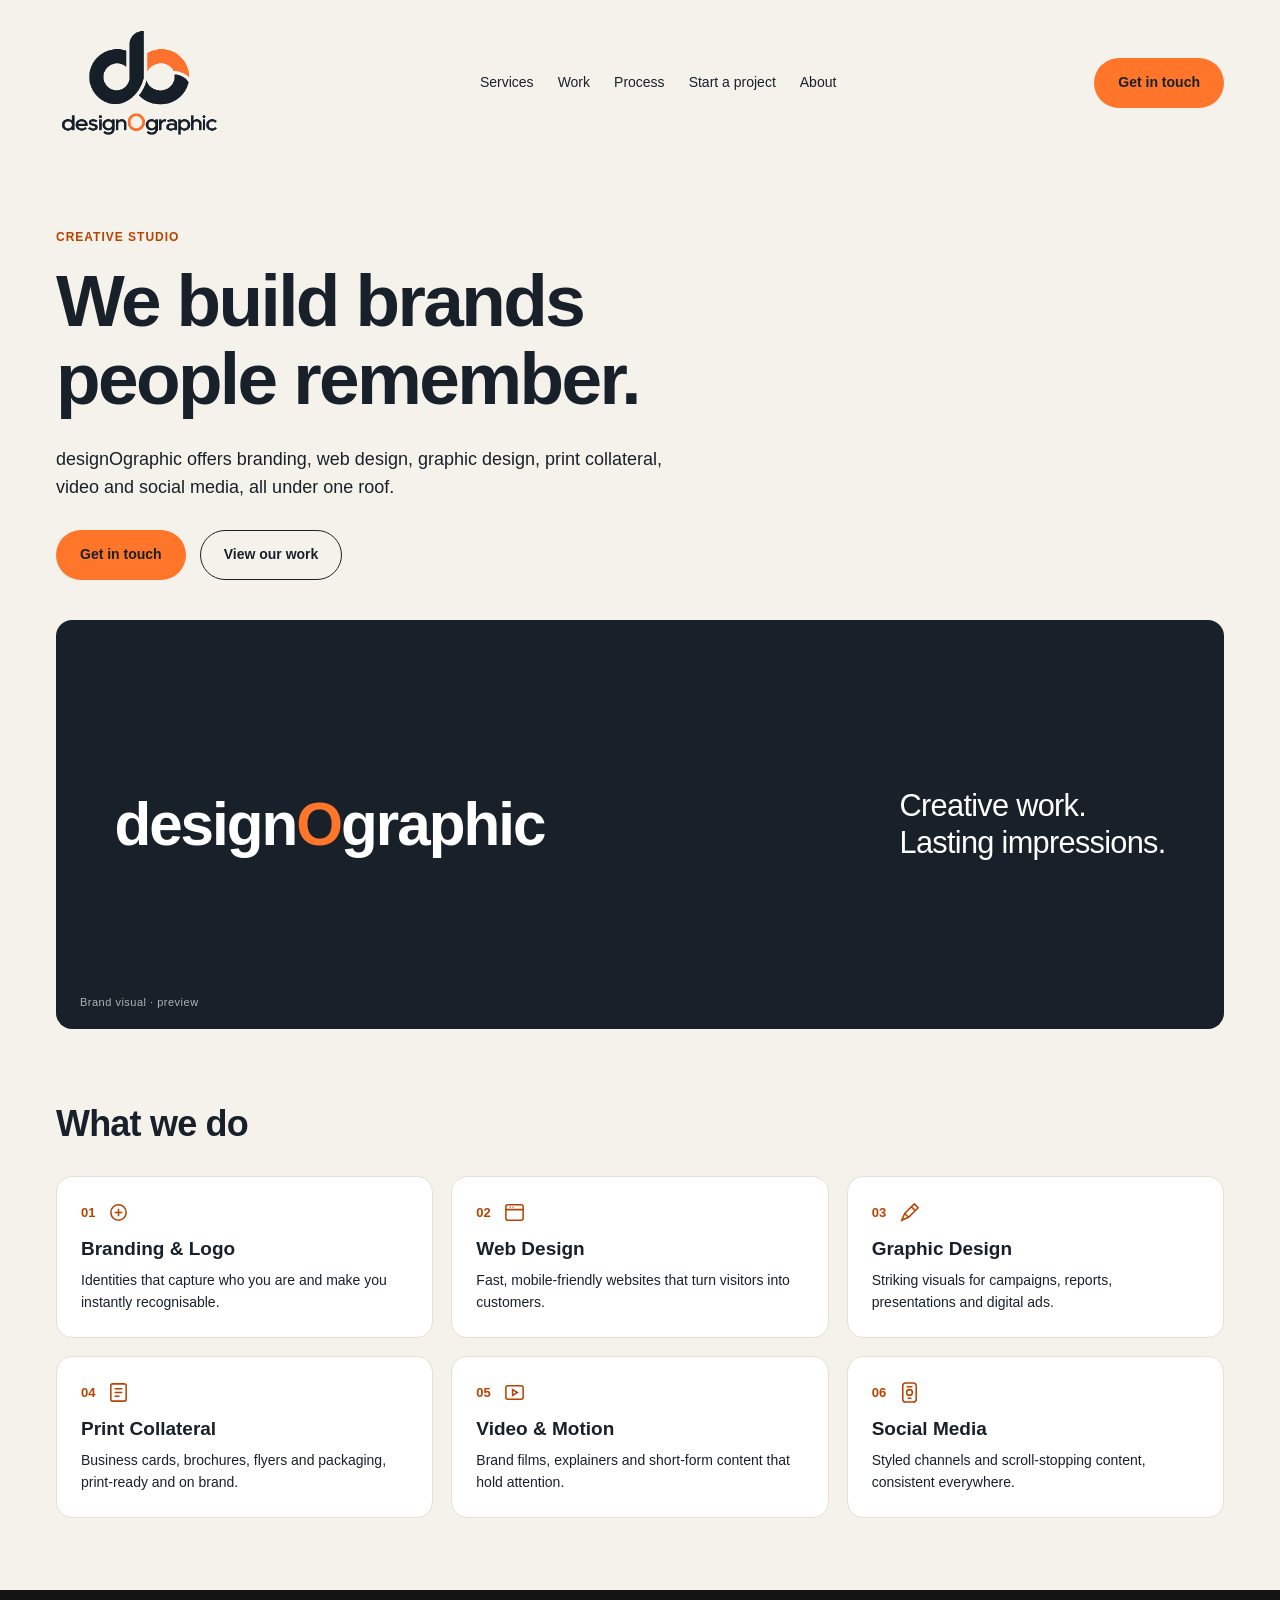
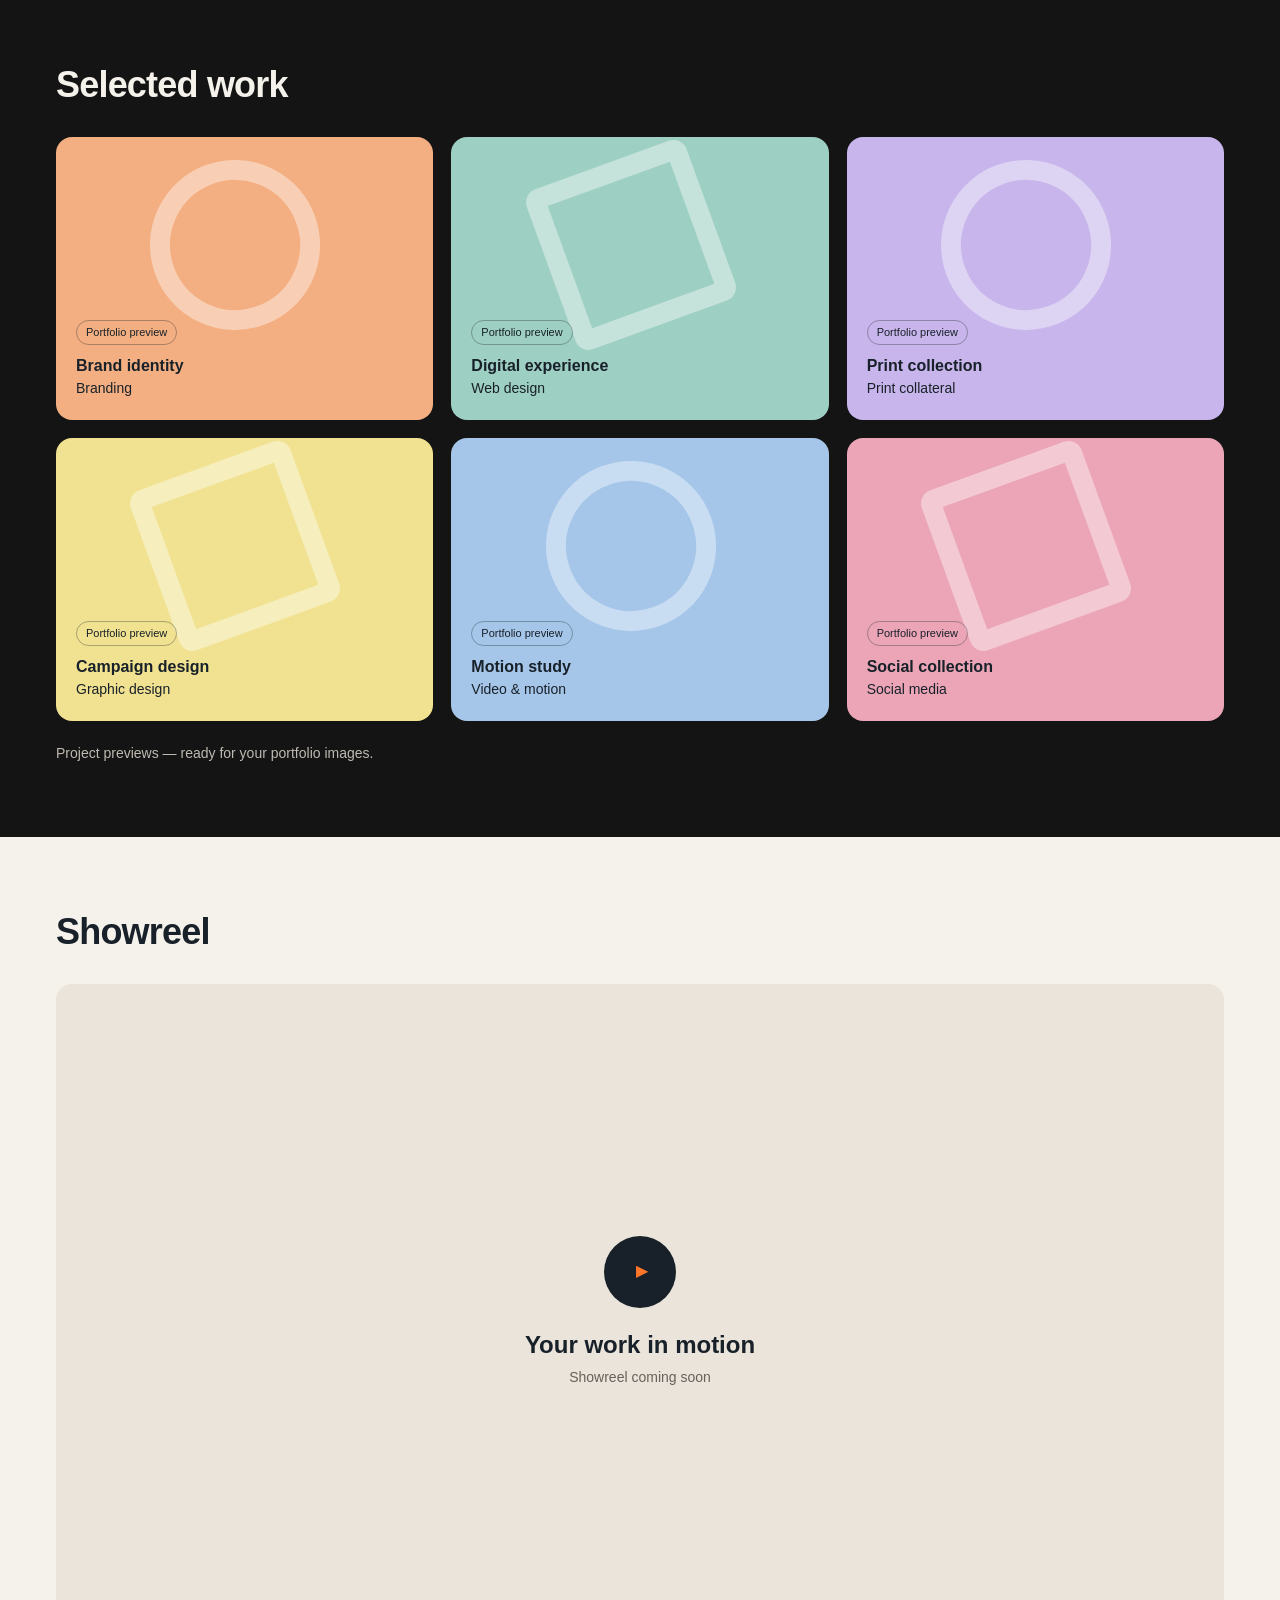
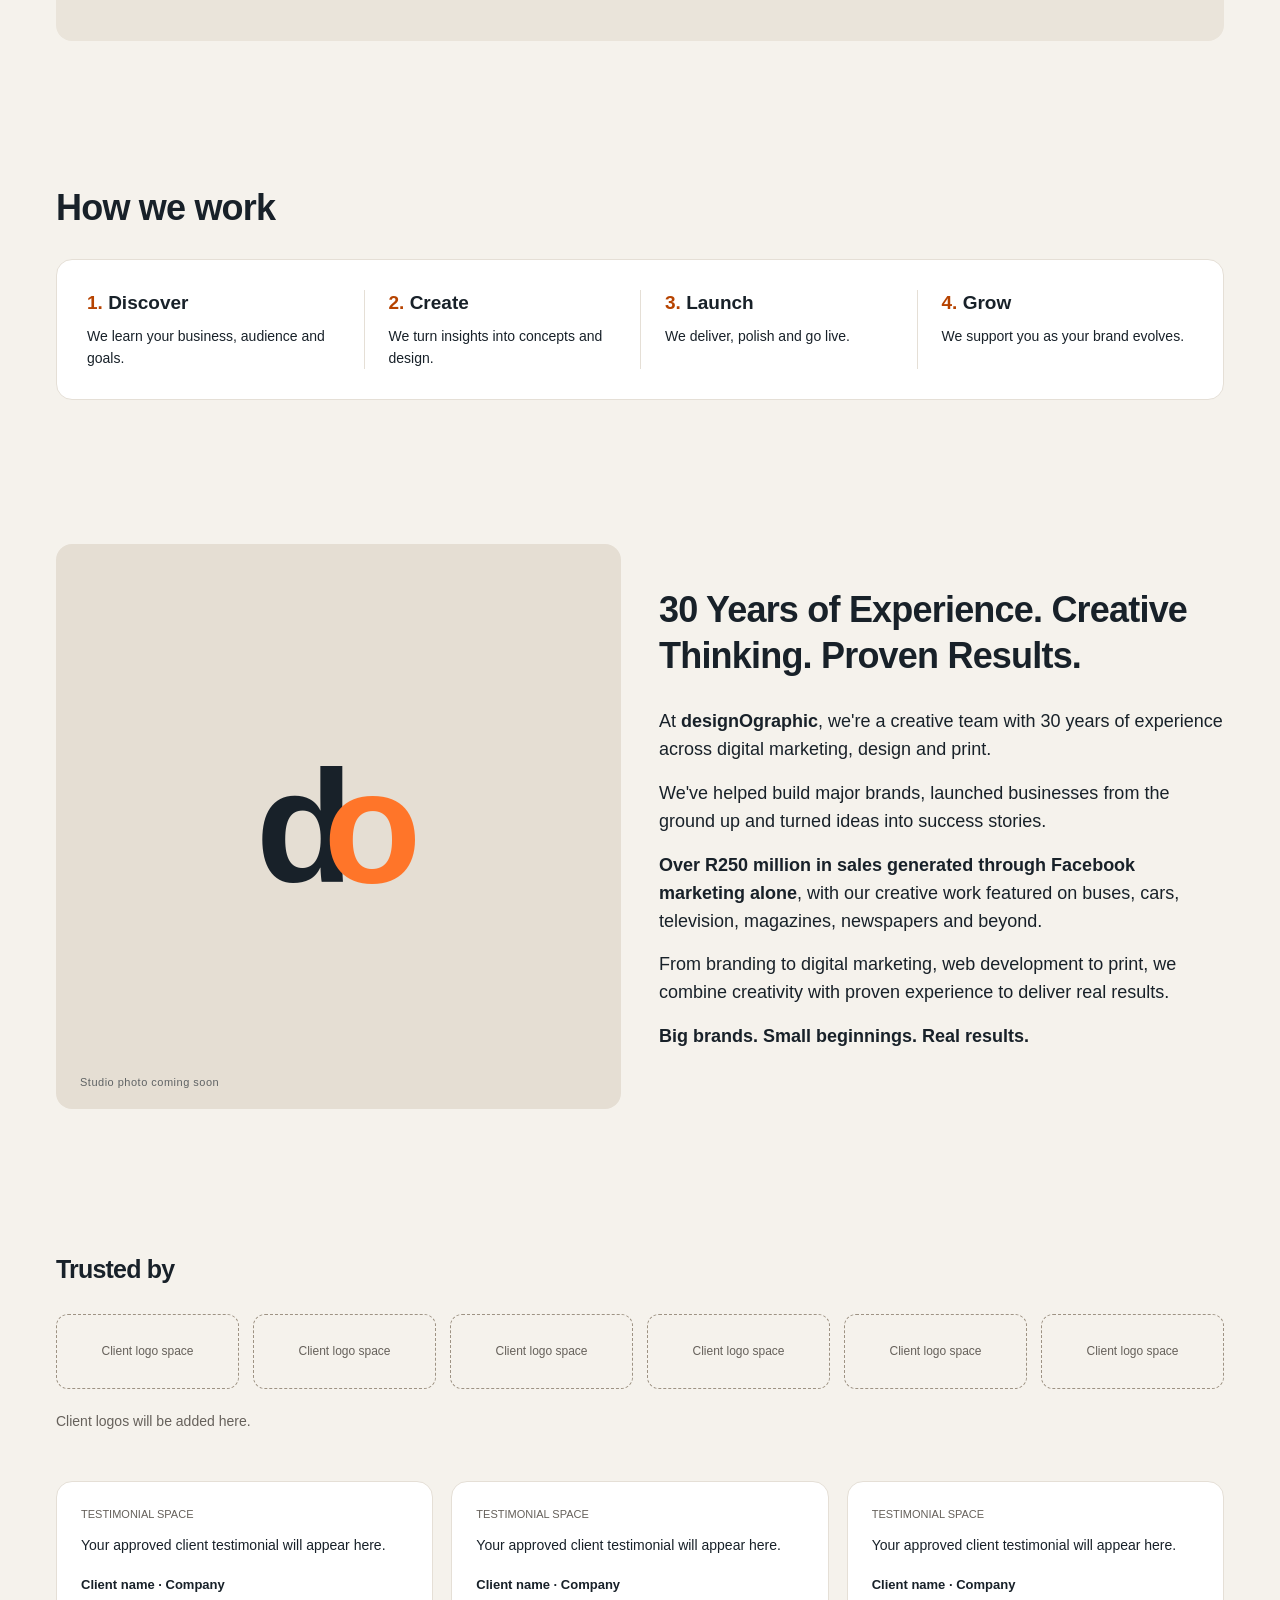
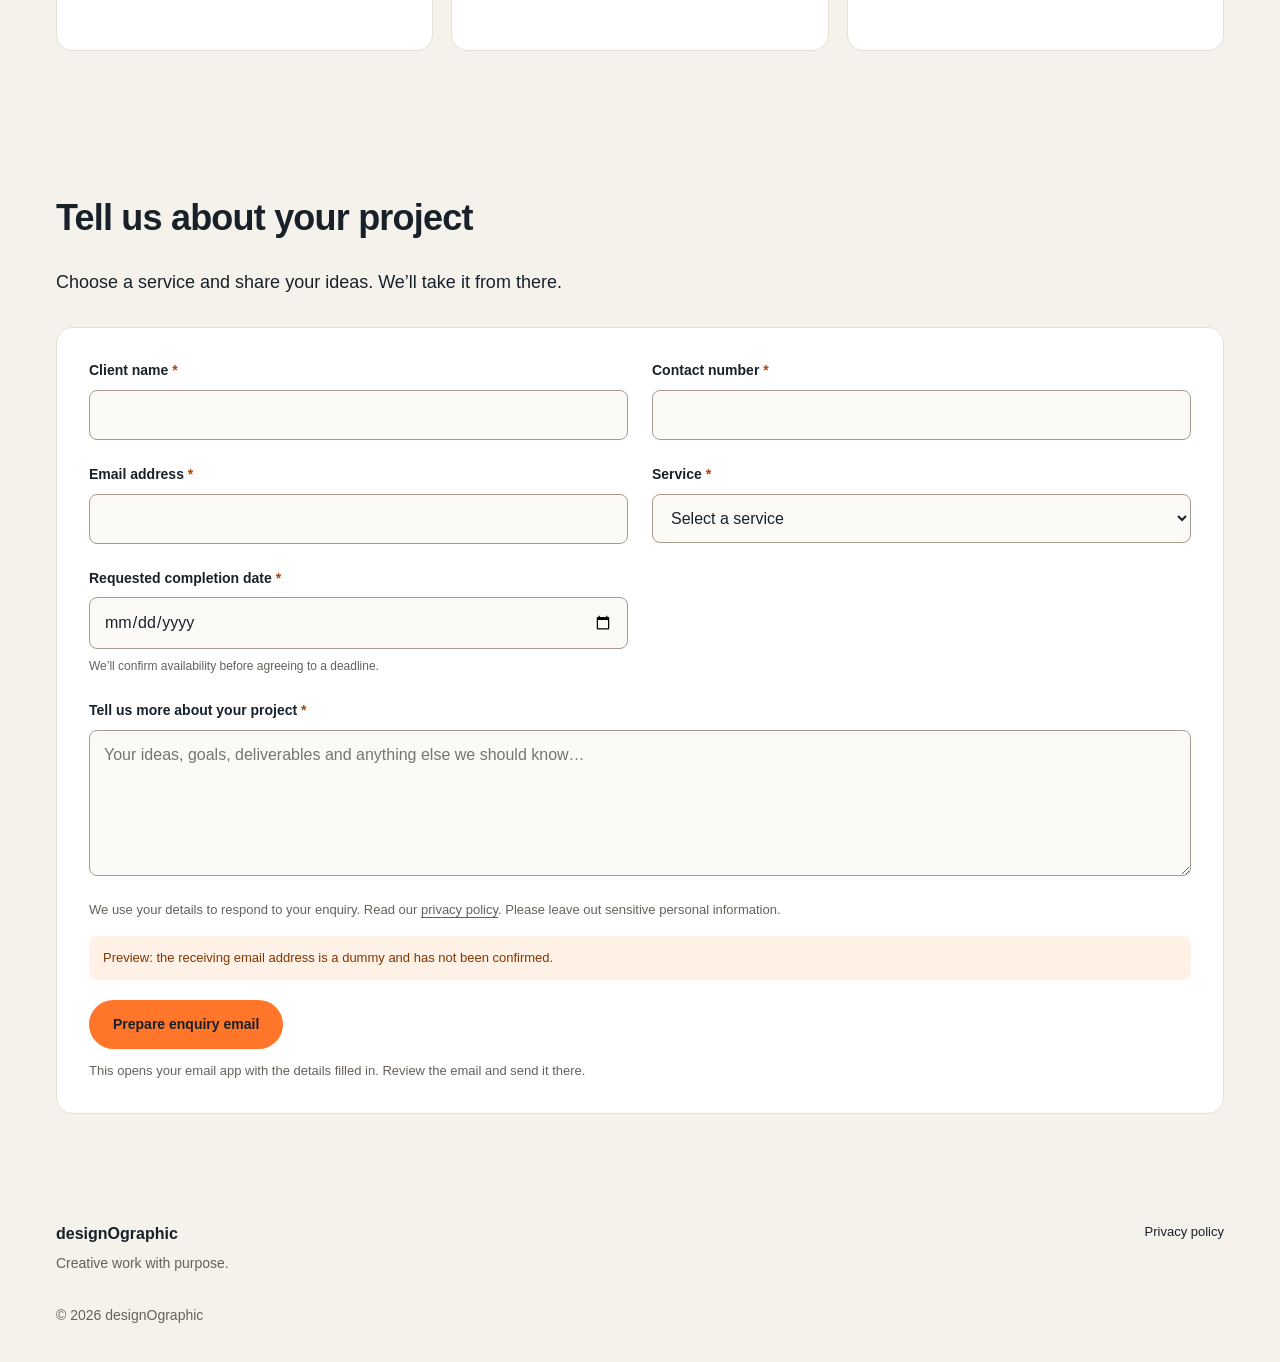
==== commit 0d99ed44: "Update About section with supplied studio experience and results copy" ====
--- a/index.html
+++ b/index.html
@@ -31,7 +31,17 @@
     <section class="work section" id="work"><div class="container"><h2>Selected work</h2><div class="grid" id="work-grid"></div><p class="muted">Project previews — ready for your portfolio images.</p></div></section>
     <section class="container section" id="showreel"><h2>Showreel</h2><div class="reel-frame" id="reel-frame"><span class="play-symbol" aria-hidden="true">▶</span><p>Your work in motion</p><span>Showreel coming soon</span></div></section>
     <section class="container section" id="process"><h2>How we work</h2><ol class="process-panel"><li><h3>Discover</h3><p>We learn your business, audience and goals.</p></li><li><h3>Create</h3><p>We turn insights into concepts and design.</p></li><li><h3>Launch</h3><p>We deliver, polish and go live.</p></li><li><h3>Grow</h3><p>We support you as your brand evolves.</p></li></ol></section>
-    <section class="container section about" id="about"><div class="founder" id="founder"><span class="monogram" aria-hidden="true">d<span>o</span></span><span class="asset-note">Studio photo coming soon</span></div><div><h2>A small studio, big on detail</h2><p id="about-copy">designOgraphic is a creative studio helping businesses look sharper, sound clearer and stand out.</p><p>You work directly with the people doing the work.</p></div></section>
+    <section class="container section about" id="about">
+      <div class="founder" id="founder"><span class="monogram" aria-hidden="true">d<span>o</span></span><span class="asset-note">Studio photo coming soon</span></div>
+      <div>
+        <h2>30 Years of Experience. Creative Thinking. Proven Results.</h2>
+        <p id="about-copy">At <strong>designOgraphic</strong>, we're a creative team with 30 years of experience across digital marketing, design and print.</p>
+        <p>We've helped build major brands, launched businesses from the ground up and turned ideas into success stories.</p>
+        <p><strong>Over R250 million in sales generated through Facebook marketing alone</strong>, with our creative work featured on buses, cars, television, magazines, newspapers and beyond.</p>
+        <p>From branding to digital marketing, web development to print, we combine creativity with proven experience to deliver real results.</p>
+        <p><strong>Big brands. Small beginnings. Real results.</strong></p>
+      </div>
+    </section>
     <section class="container section proof" id="proof"><h2 class="small-heading">Trusted by</h2><div class="client-grid" id="client-grid"></div><p class="muted" id="client-note">Client logos will be added here.</p><div class="grid testimonials" id="testimonial-grid"></div></section>
     <section class="container section enquiry" id="contact">
       <h2>Tell us about your project</h2>
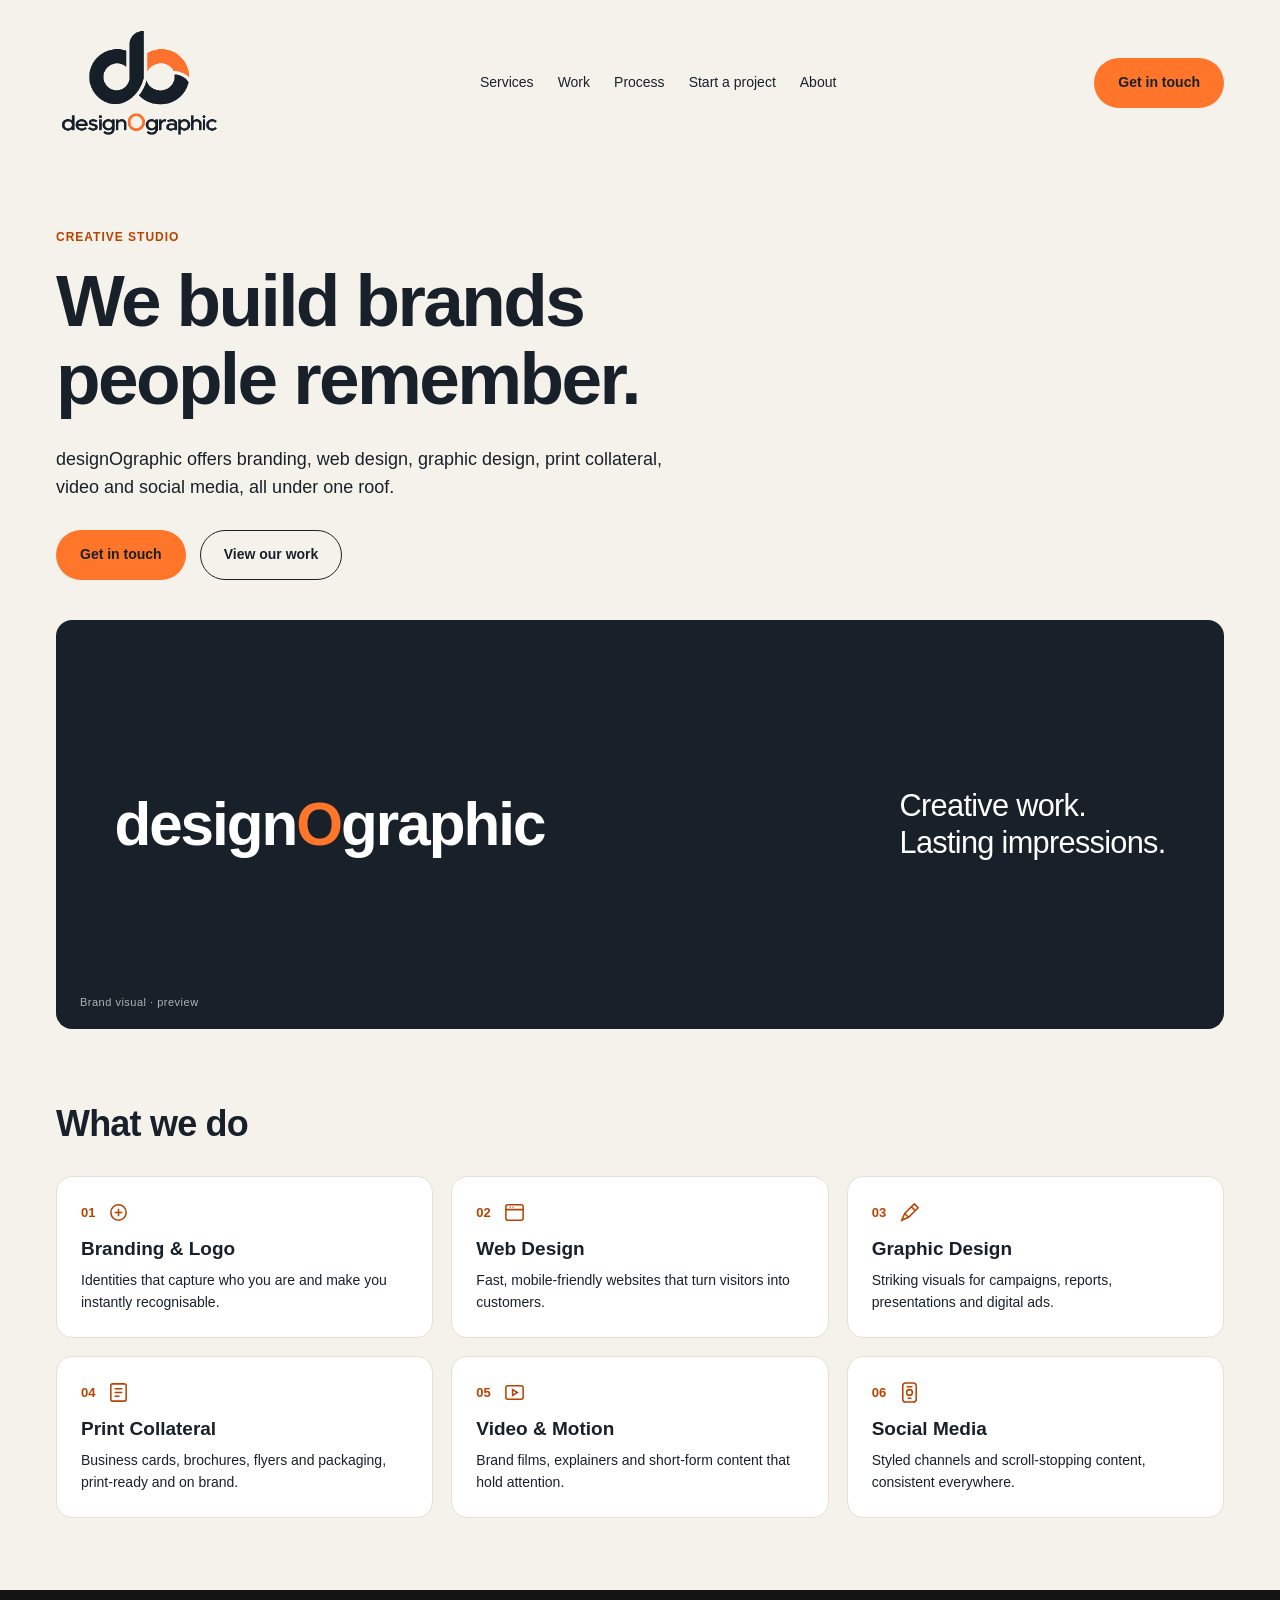
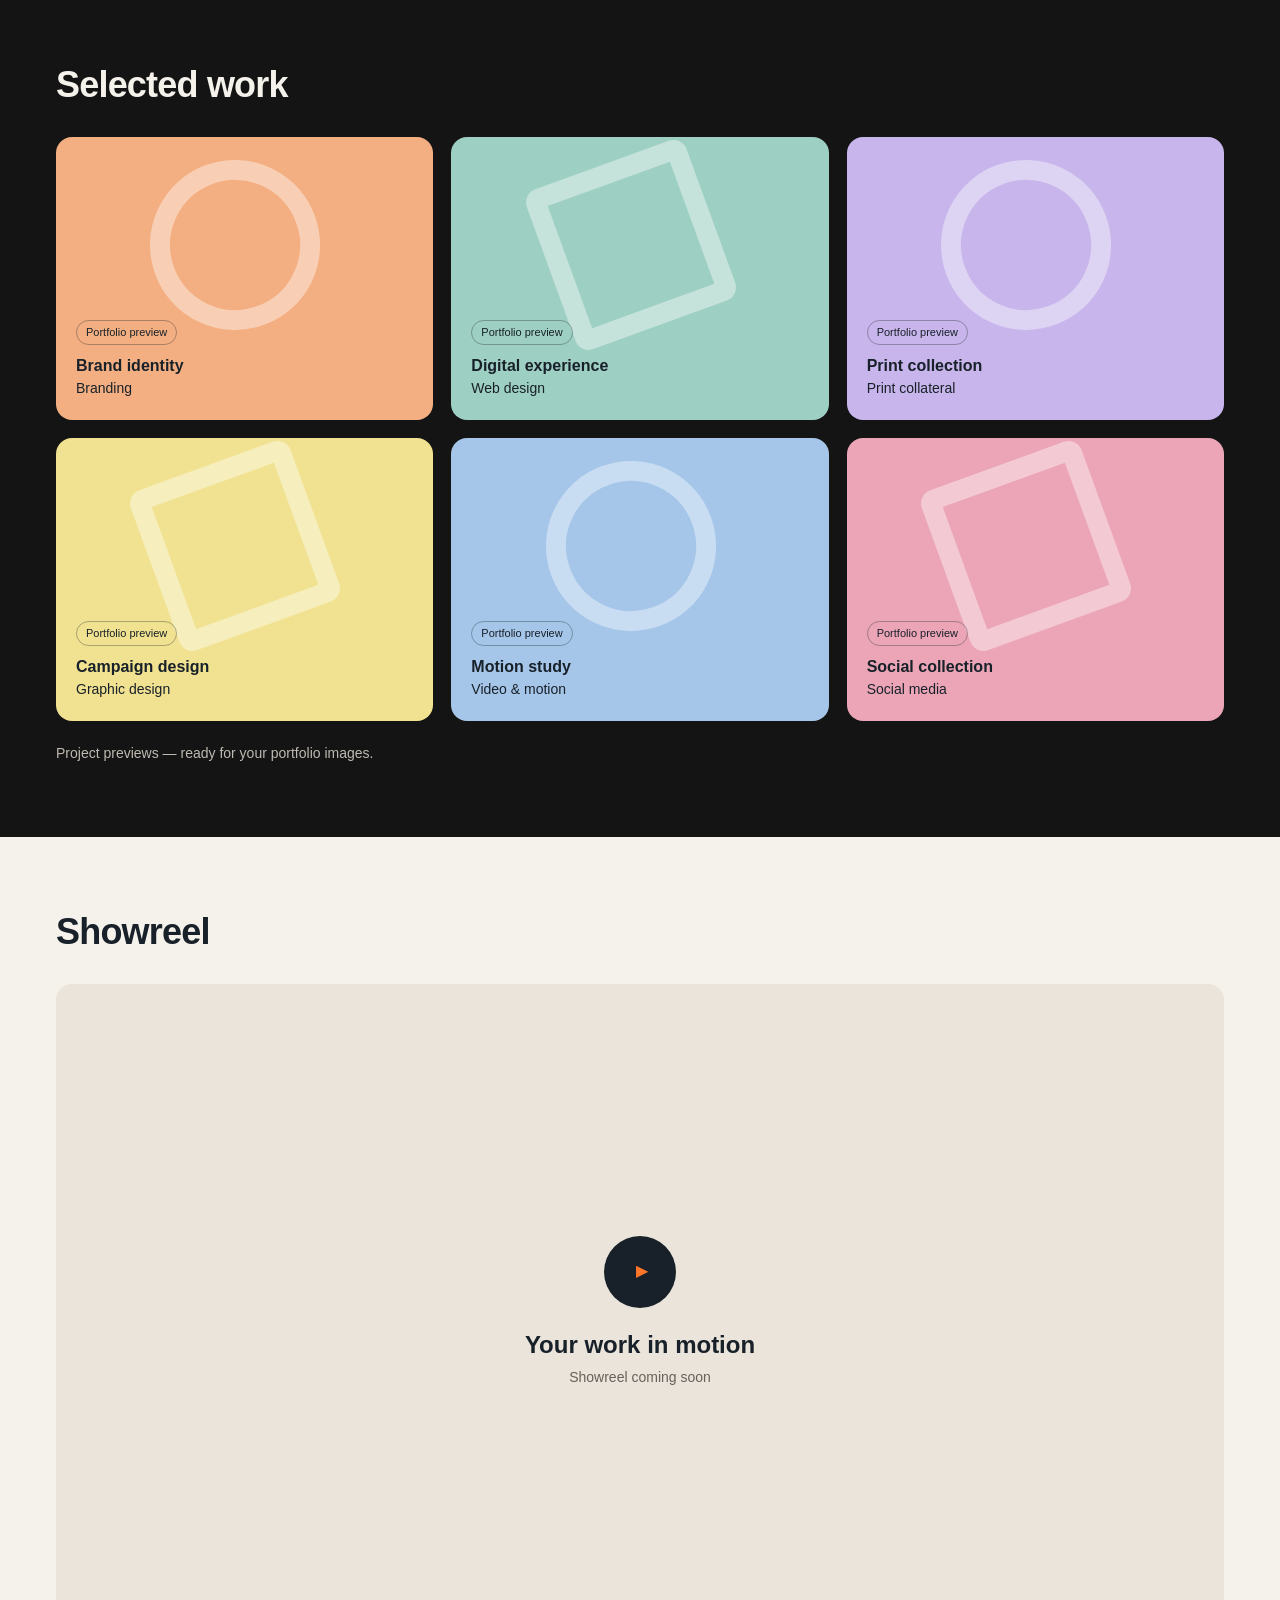
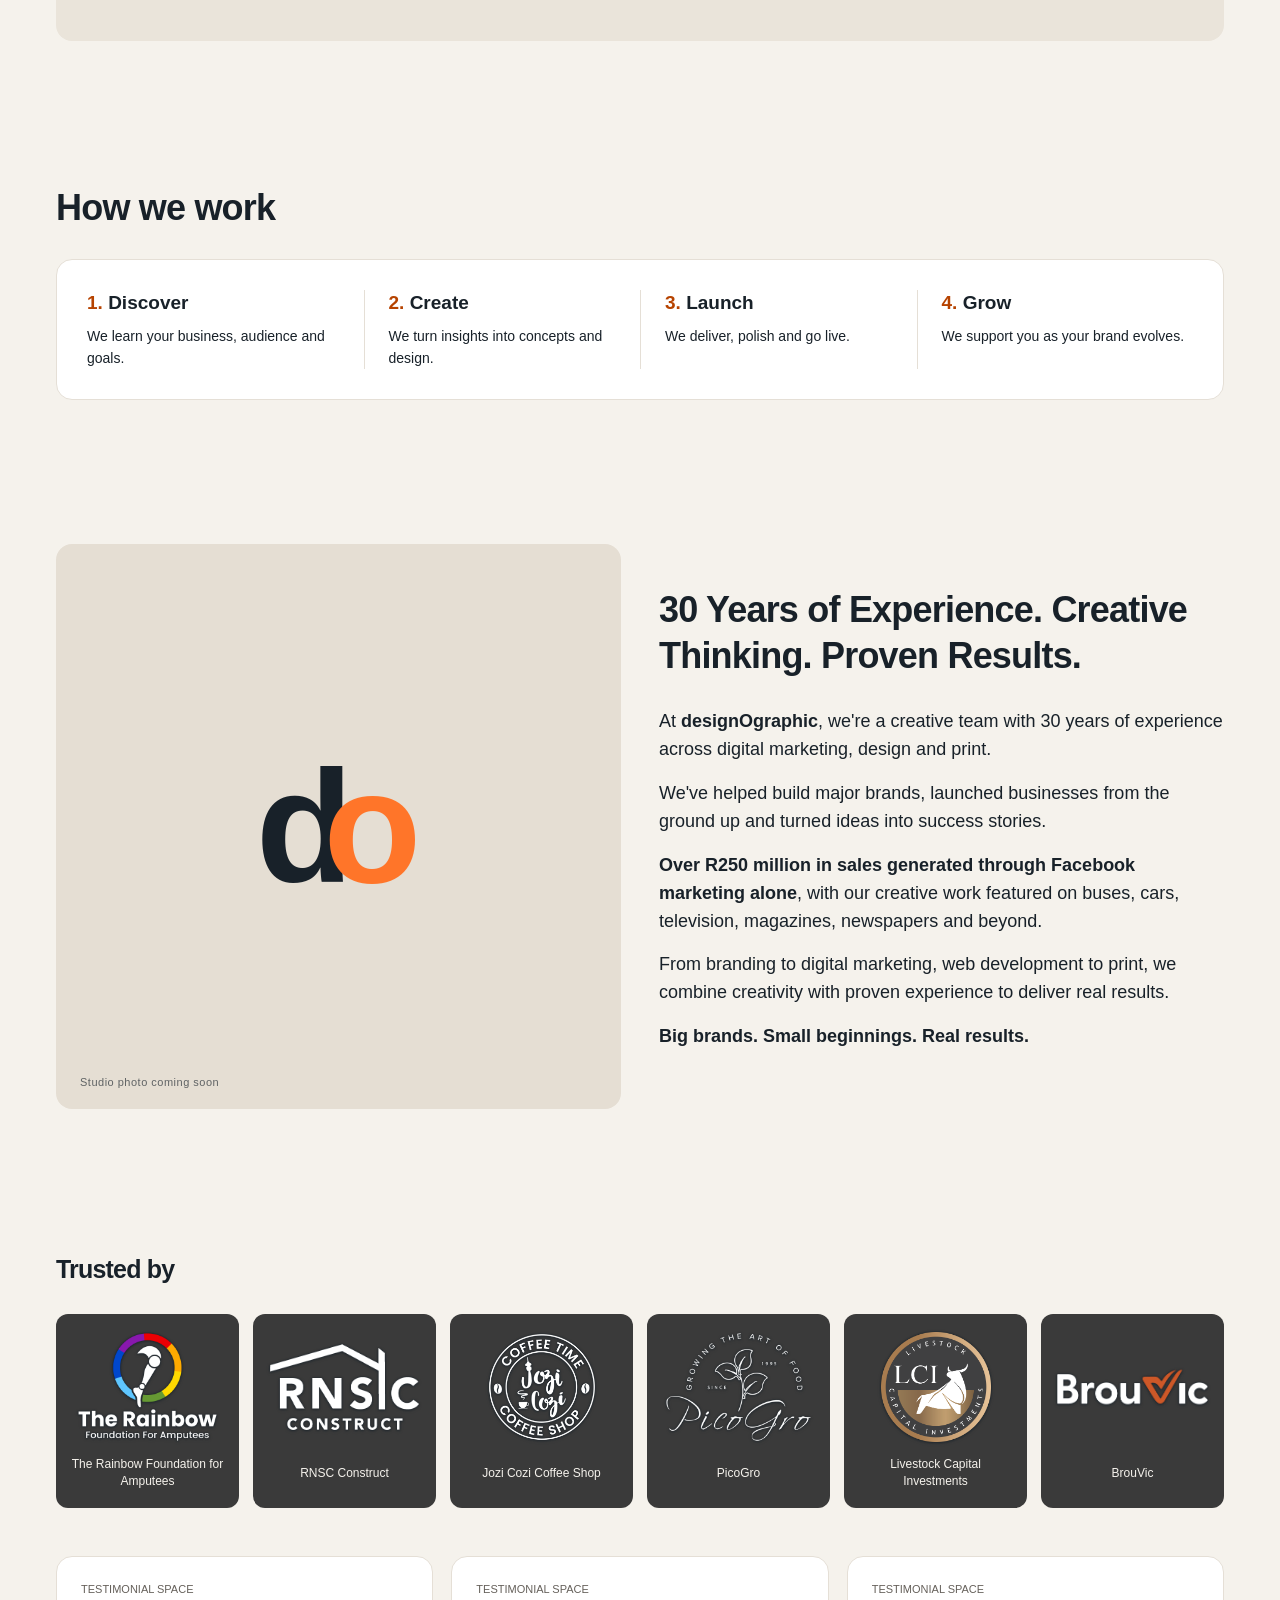
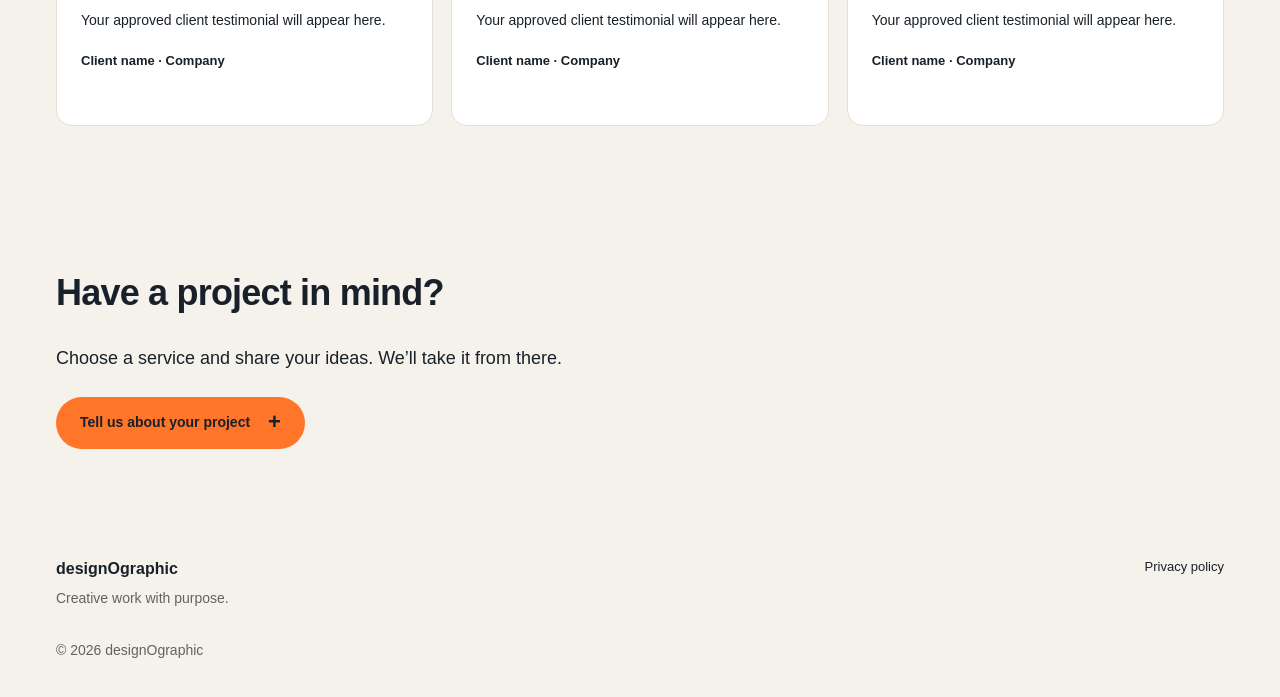
==== commit c0bce3b9: "Collapse project enquiry form behind an expandable button" ====
--- a/index.html
+++ b/index.html
@@ -44,8 +44,10 @@
     </section>
     <section class="container section proof" id="proof"><h2 class="small-heading">Trusted by</h2><div class="client-grid" id="client-grid"></div><p class="muted" id="client-note">Client logos will be added here.</p><div class="grid testimonials" id="testimonial-grid"></div></section>
     <section class="container section enquiry" id="contact">
-      <h2>Tell us about your project</h2>
+      <h2>Have a project in mind?</h2>
       <p class="intro">Choose a service and share your ideas. We’ll take it from there.</p>
+      <details class="enquiry-disclosure" id="project-enquiry">
+      <summary class="button">Tell us about your project <span class="disclosure-icon" aria-hidden="true"></span></summary>
       <form id="project-form" class="enquiry-panel">
         <div class="form-grid">
           <div class="field"><label for="client-name">Client name <span aria-hidden="true">*</span></label><input id="client-name" name="clientName" type="text" autocomplete="name" required maxlength="120"></div>
@@ -62,6 +64,7 @@
         <p id="form-status" class="form-status" role="status" aria-live="polite"></p>
         <div id="email-fallback" hidden><p class="form-help">If your email app did not open, copy your enquiry and paste it into a new email to <span id="form-recipient"></span>.</p><label for="enquiry-copy">Your enquiry</label><textarea id="enquiry-copy" rows="8" readonly></textarea><button type="button" class="button outline" id="copy-enquiry">Copy enquiry</button></div>
       </form>
+      </details>
     </section>
   </main>
   <footer class="container footer"><div><strong>designOgraphic</strong><p>Creative work with purpose.</p></div><div class="footer-links" id="social-links"><a href="privacy.html">Privacy policy</a></div><p class="copyright">© <span id="year"></span> designOgraphic</p></footer>
--- a/styles.css
+++ b/styles.css
@@ -7,3 +7,5 @@
 .process-panel{display:grid;grid-template-columns:repeat(4,minmax(0,1fr));gap:0;margin:0;padding:30px;background:white;border:1px solid var(--border);border-radius:var(--radius);list-style:none;counter-reset:process}.process-panel li{counter-increment:process;padding:0 24px;border-left:1px solid var(--border)}.process-panel li:first-child{padding-left:0;border-left:0}.process-panel li:last-child{padding-right:0}.process-panel h3{margin:0 0 10px;font-size:19px}.process-panel h3:before{content:counter(process) '. ';color:#b64300}.process-panel p{font-size:14px;margin:0}
 .enquiry-panel{margin-top:30px;padding:32px;background:white;border:1px solid var(--border);border-radius:var(--radius)}.form-grid{display:grid;grid-template-columns:1fr 1fr;gap:24px}.field{display:flex;flex-direction:column;gap:8px}.field-full{grid-column:1/-1}.field label,#email-fallback>label{font-size:14px;font-weight:700}.field label span{color:#b64300}input,select,textarea{width:100%;min-width:0;background:#fbfaf7;border:1px solid #a49b90;border-radius:8px;padding:12px 14px;color:var(--ink);font:16px/1.5 Arial,Helvetica,sans-serif}input,select{min-height:49px}textarea{resize:vertical}input:focus-visible,select:focus-visible,textarea:focus-visible{outline:3px solid #2267bc;outline-offset:2px}.field small{color:var(--muted);font-size:12px}.form-privacy{font-size:13px;color:var(--muted);margin:24px 0 16px;max-width:760px}.form-preview{font-size:13px;color:#843500;background:#fff1e6;border-radius:8px;padding:12px 14px;margin-bottom:20px}.form-help{color:var(--muted);font-size:13px;margin:12px 0 0}.form-status{font-size:14px;margin:16px 0 0}.form-status:empty{display:none}.enquiry-panel button{cursor:pointer}.enquiry-panel .button{font:700 14px/1.5 Arial,Helvetica,sans-serif}#email-fallback{margin-top:24px;padding-top:24px;border-top:1px solid var(--border)}#email-fallback .form-help{margin:0 0 16px}#email-fallback>label{display:block;margin-bottom:8px}#email-fallback .button{margin-top:12px}.policy{max-width:850px}.policy h1{font-size:clamp(38px,6vw,64px);margin-bottom:12px}.policy>.muted{margin:0 0 28px}.policy h2{font-size:25px;margin:32px 0 12px}.policy p{max-width:760px}.policy a,.form-privacy a{text-underline-offset:3px}
 @media(max-width:760px){.process-panel{grid-template-columns:1fr;padding:24px}.process-panel li,.process-panel li:first-child,.process-panel li:last-child{padding:20px 0;border-left:0;border-top:1px solid var(--border)}.process-panel li:first-child{padding-top:0;border-top:0}.process-panel li:last-child{padding-bottom:0}.enquiry-panel{padding:24px}.form-grid{grid-template-columns:1fr;gap:20px}.field-full{grid-column:auto}}
+.client-tile{margin:0;min-width:0;padding:18px 14px;background:#3a3a3a;border-radius:12px;display:flex;flex-direction:column;align-items:center;justify-content:center;gap:14px}.client-grid .client-tile img{display:block;width:100%;height:110px;object-fit:contain;padding:0;filter:drop-shadow(0 0 1px #182129) drop-shadow(0 1px 1px #18212980)}.client-tile figcaption{text-align:center;color:#f5f2ec;font-size:12px;line-height:1.4;min-height:34px;display:flex;align-items:center;justify-content:center}
+.enquiry-disclosure{margin-top:24px}.enquiry-disclosure>summary{width:fit-content;list-style:none;cursor:pointer;gap:18px}.enquiry-disclosure>summary::-webkit-details-marker{display:none}.enquiry-disclosure>summary:focus-visible{outline:3px solid #2267bc;outline-offset:5px}.disclosure-icon::before{content:'+';font-size:22px;line-height:1}.enquiry-disclosure[open] .disclosure-icon::before{content:'−'}.enquiry-disclosure .enquiry-panel{margin-top:24px}
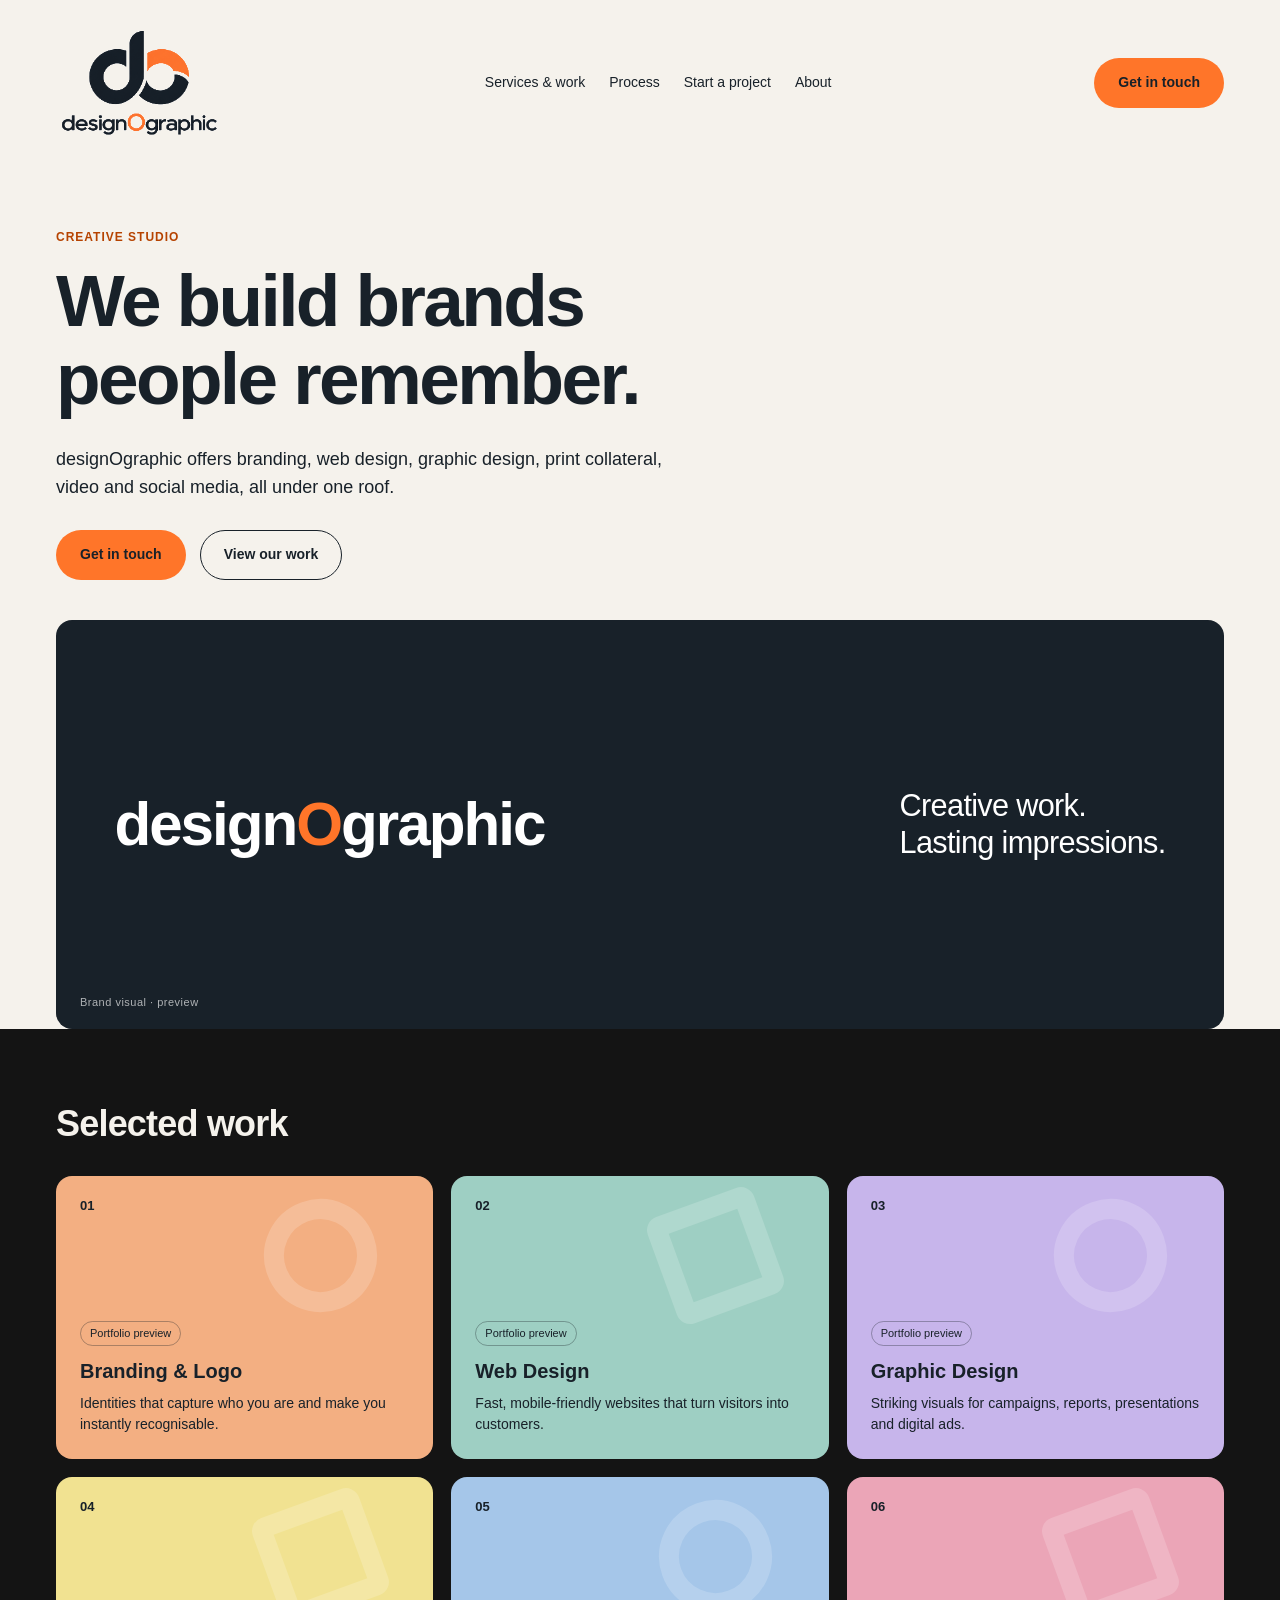
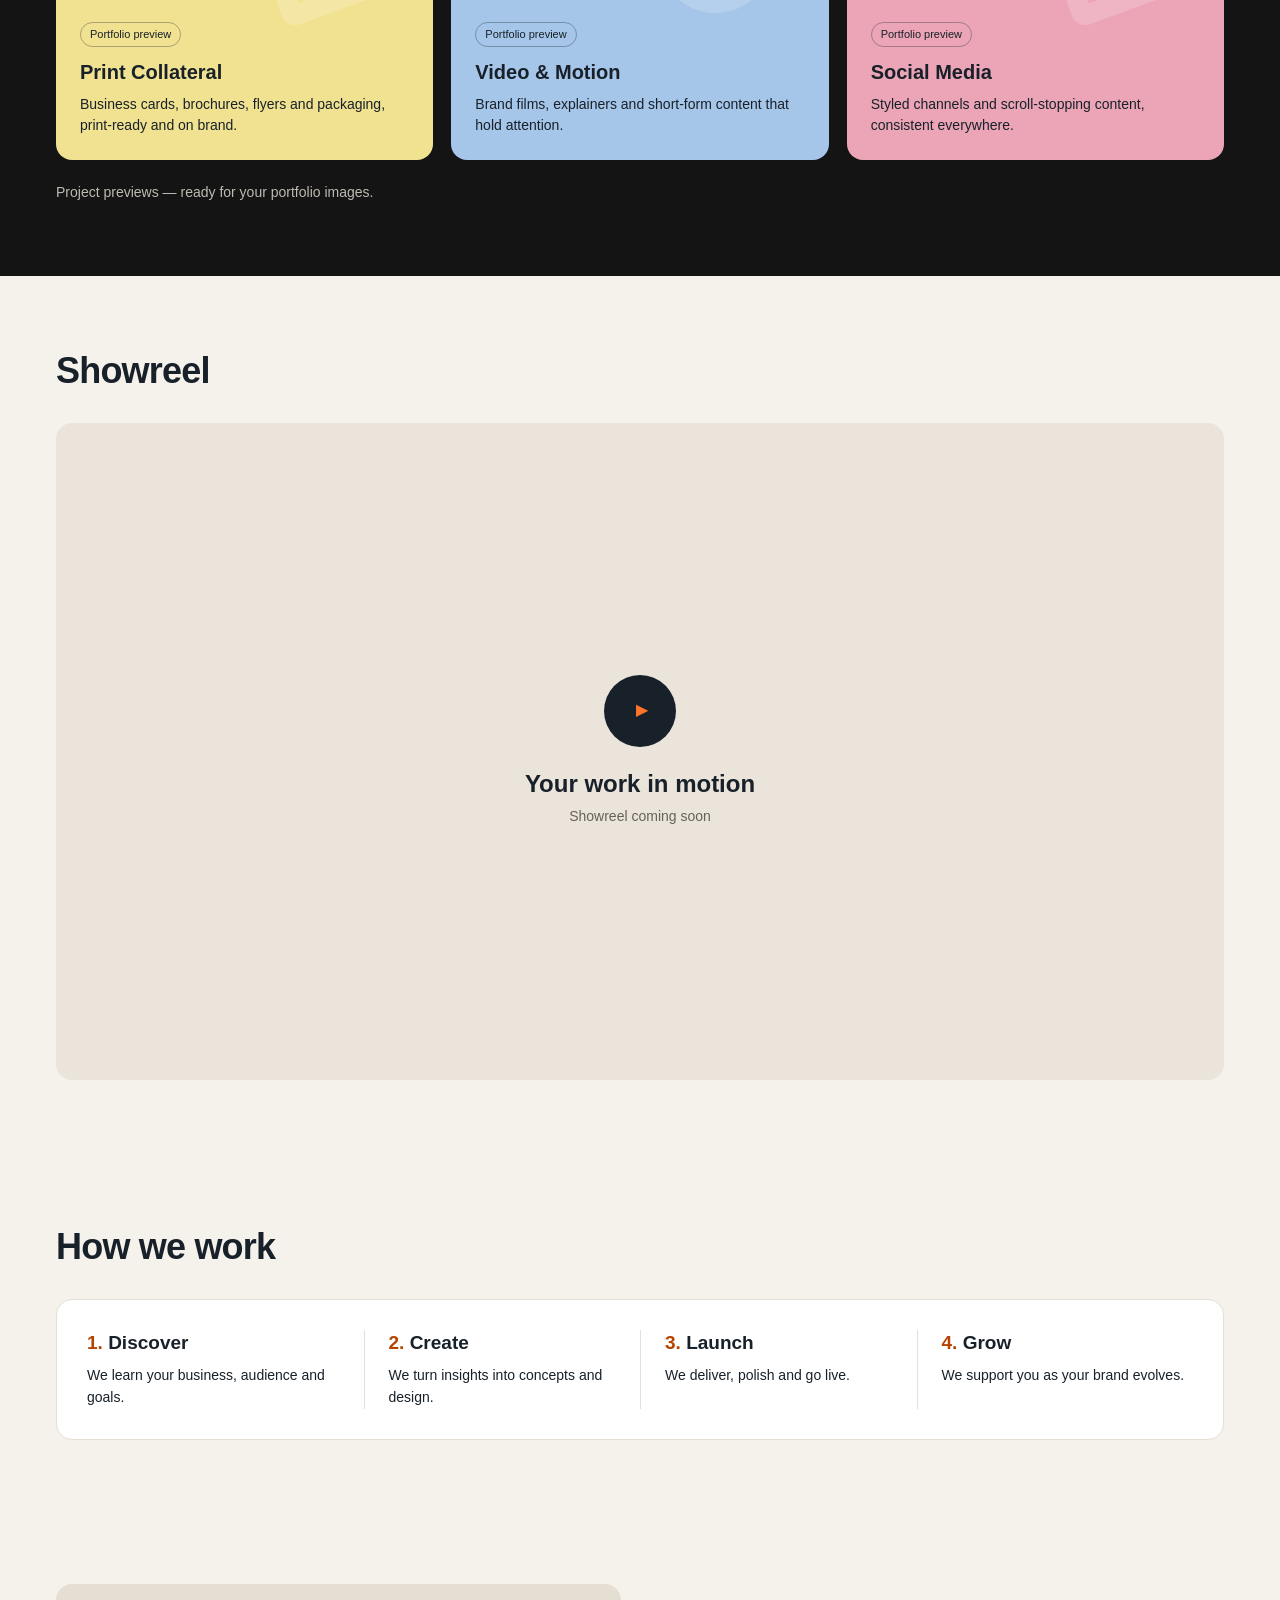
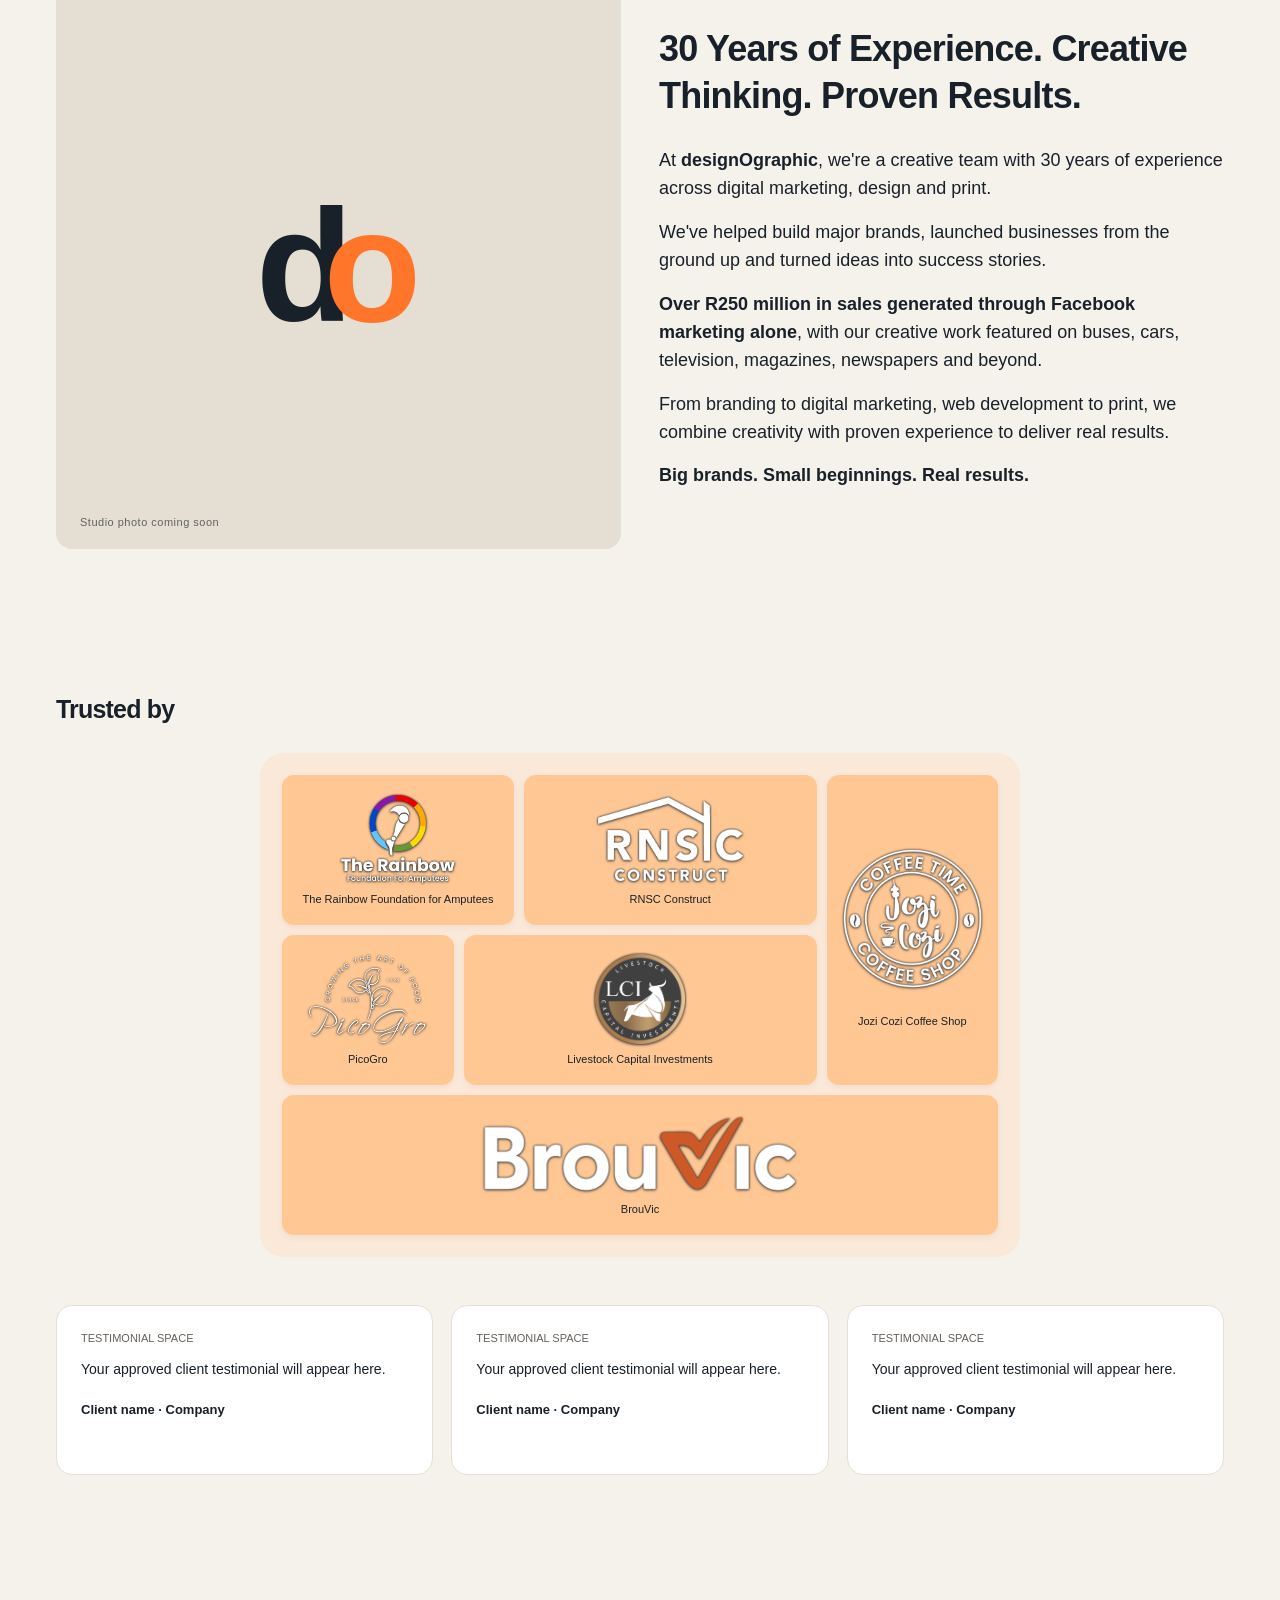
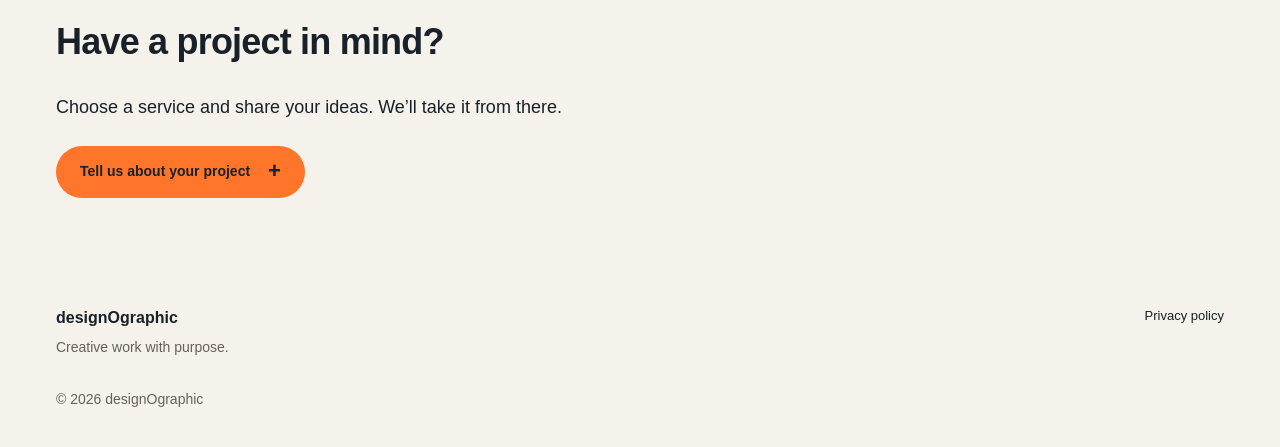
==== commit 5ba43f98: "Merge service descriptions into Selected work preview cards" ====
--- a/index.html
+++ b/index.html
@@ -16,7 +16,7 @@
   <header class="container header">
     <a class="brand" href="#" aria-label="designOgraphic home"><img src="assets/logo-transparent.svg" alt="designOgraphic"></a>
     <button class="menu-toggle" aria-expanded="false" aria-controls="navigation">Menu <span aria-hidden="true">☰</span></button>
-    <nav id="navigation" aria-label="Main navigation"><a href="#services">Services</a><a href="#work">Work</a><a href="#process">Process</a><a href="#contact">Start a project</a><a href="#about">About</a></nav>
+    <nav id="navigation" aria-label="Main navigation"><a href="#work">Services &amp; work</a><a href="#process">Process</a><a href="#contact">Start a project</a><a href="#about">About</a></nav>
     <a class="button header-contact" href="#contact">Get in touch</a>
   </header>
   <main id="main">
@@ -27,7 +27,6 @@
       <div class="actions"><a class="button" href="#contact">Get in touch</a><a class="button outline" href="#work">View our work</a></div>
       <div class="hero-visual" id="hero-visual" aria-label="Brand visual"><div class="visual-type" aria-hidden="true"><span>design<span class="orange">O</span>graphic</span><span class="visual-line">Creative work.<br>Lasting impressions.</span></div><span class="asset-note">Brand visual · preview</span></div>
     </section>
-    <section class="container section" id="services"><h2>What we do</h2><div class="grid" id="service-grid"></div></section>
     <section class="work section" id="work"><div class="container"><h2>Selected work</h2><div class="grid" id="work-grid"></div><p class="muted">Project previews — ready for your portfolio images.</p></div></section>
     <section class="container section" id="showreel"><h2>Showreel</h2><div class="reel-frame" id="reel-frame"><span class="play-symbol" aria-hidden="true">▶</span><p>Your work in motion</p><span>Showreel coming soon</span></div></section>
     <section class="container section" id="process"><h2>How we work</h2><ol class="process-panel"><li><h3>Discover</h3><p>We learn your business, audience and goals.</p></li><li><h3>Create</h3><p>We turn insights into concepts and design.</p></li><li><h3>Launch</h3><p>We deliver, polish and go live.</p></li><li><h3>Grow</h3><p>We support you as your brand evolves.</p></li></ol></section>
--- a/styles.css
+++ b/styles.css
@@ -7,5 +7,7 @@
 .process-panel{display:grid;grid-template-columns:repeat(4,minmax(0,1fr));gap:0;margin:0;padding:30px;background:white;border:1px solid var(--border);border-radius:var(--radius);list-style:none;counter-reset:process}.process-panel li{counter-increment:process;padding:0 24px;border-left:1px solid var(--border)}.process-panel li:first-child{padding-left:0;border-left:0}.process-panel li:last-child{padding-right:0}.process-panel h3{margin:0 0 10px;font-size:19px}.process-panel h3:before{content:counter(process) '. ';color:#b64300}.process-panel p{font-size:14px;margin:0}
 .enquiry-panel{margin-top:30px;padding:32px;background:white;border:1px solid var(--border);border-radius:var(--radius)}.form-grid{display:grid;grid-template-columns:1fr 1fr;gap:24px}.field{display:flex;flex-direction:column;gap:8px}.field-full{grid-column:1/-1}.field label,#email-fallback>label{font-size:14px;font-weight:700}.field label span{color:#b64300}input,select,textarea{width:100%;min-width:0;background:#fbfaf7;border:1px solid #a49b90;border-radius:8px;padding:12px 14px;color:var(--ink);font:16px/1.5 Arial,Helvetica,sans-serif}input,select{min-height:49px}textarea{resize:vertical}input:focus-visible,select:focus-visible,textarea:focus-visible{outline:3px solid #2267bc;outline-offset:2px}.field small{color:var(--muted);font-size:12px}.form-privacy{font-size:13px;color:var(--muted);margin:24px 0 16px;max-width:760px}.form-preview{font-size:13px;color:#843500;background:#fff1e6;border-radius:8px;padding:12px 14px;margin-bottom:20px}.form-help{color:var(--muted);font-size:13px;margin:12px 0 0}.form-status{font-size:14px;margin:16px 0 0}.form-status:empty{display:none}.enquiry-panel button{cursor:pointer}.enquiry-panel .button{font:700 14px/1.5 Arial,Helvetica,sans-serif}#email-fallback{margin-top:24px;padding-top:24px;border-top:1px solid var(--border)}#email-fallback .form-help{margin:0 0 16px}#email-fallback>label{display:block;margin-bottom:8px}#email-fallback .button{margin-top:12px}.policy{max-width:850px}.policy h1{font-size:clamp(38px,6vw,64px);margin-bottom:12px}.policy>.muted{margin:0 0 28px}.policy h2{font-size:25px;margin:32px 0 12px}.policy p{max-width:760px}.policy a,.form-privacy a{text-underline-offset:3px}
 @media(max-width:760px){.process-panel{grid-template-columns:1fr;padding:24px}.process-panel li,.process-panel li:first-child,.process-panel li:last-child{padding:20px 0;border-left:0;border-top:1px solid var(--border)}.process-panel li:first-child{padding-top:0;border-top:0}.process-panel li:last-child{padding-bottom:0}.enquiry-panel{padding:24px}.form-grid{grid-template-columns:1fr;gap:20px}.field-full{grid-column:auto}}
-.client-tile{margin:0;min-width:0;padding:18px 14px;background:#3a3a3a;border-radius:12px;display:flex;flex-direction:column;align-items:center;justify-content:center;gap:14px}.client-grid .client-tile img{display:block;width:100%;height:110px;object-fit:contain;padding:0;filter:drop-shadow(0 0 1px #182129) drop-shadow(0 1px 1px #18212980)}.client-tile figcaption{text-align:center;color:#f5f2ec;font-size:12px;line-height:1.4;min-height:34px;display:flex;align-items:center;justify-content:center}
+.client-grid{grid-template-columns:repeat(12,minmax(0,1fr));grid-template-rows:150px 150px 140px;gap:10px;max-width:760px;margin-inline:auto;padding:22px;background:#fae8d9;border-radius:24px}.client-tile{margin:0;min-width:0;min-height:0;padding:14px;background:#ffc793;border-radius:12px;display:flex;flex-direction:column;align-items:center;justify-content:center;gap:8px;box-shadow:0 2px 6px #78401912;overflow:hidden}.client-tile:nth-child(1){grid-column:1/5;grid-row:1}.client-tile:nth-child(2){grid-column:5/10;grid-row:1}.client-tile:nth-child(3){grid-column:10/13;grid-row:1/3}.client-tile:nth-child(4){grid-column:1/4;grid-row:2}.client-tile:nth-child(5){grid-column:4/10;grid-row:2}.client-tile:nth-child(6){grid-column:1/13;grid-row:3}.client-grid .client-tile img{display:block;width:100%;height:90px;min-height:0;object-fit:contain;padding:0;filter:drop-shadow(0 0 1px #182129) drop-shadow(0 1px 1px #18212980)}.client-grid .client-tile:nth-child(3) img{height:175px}.client-grid .client-tile:nth-child(6) img{height:80px;max-width:360px}.client-tile figcaption{text-align:center;color:var(--ink);font-size:11px;line-height:1.35;flex-shrink:0;display:flex;align-items:center;justify-content:center}
 .enquiry-disclosure{margin-top:24px}.enquiry-disclosure>summary{width:fit-content;list-style:none;cursor:pointer;gap:18px}.enquiry-disclosure>summary::-webkit-details-marker{display:none}.enquiry-disclosure>summary:focus-visible{outline:3px solid #2267bc;outline-offset:5px}.disclosure-icon::before{content:'+';font-size:22px;line-height:1}.enquiry-disclosure[open] .disclosure-icon::before{content:'−'}.enquiry-disclosure .enquiry-panel{margin-top:24px}
+@media(max-width:600px){.client-grid{grid-template-rows:120px 120px 105px;padding:12px;gap:6px;border-radius:18px}.client-tile{padding:9px 6px;gap:7px;border-radius:8px}.client-grid .client-tile img{height:65px}.client-grid .client-tile:nth-child(3) img{height:100px}.client-grid .client-tile:nth-child(6) img{height:62px;max-width:220px}.client-tile figcaption{font-size:9px}}
+.project{min-height:270px;padding:24px}.project-number{position:absolute;top:20px;left:24px;z-index:1;font-size:13px;font-weight:700}.project h3{font-size:20px;margin:12px 0 8px}.project .project-description{font-size:14px;line-height:1.5}.project .shape{width:30%;left:55%;top:8%;opacity:.45}.project.has-image .sample{border-color:#ffffff80}.project.has-image:after{inset:0;background:linear-gradient(#0005,#000c)}
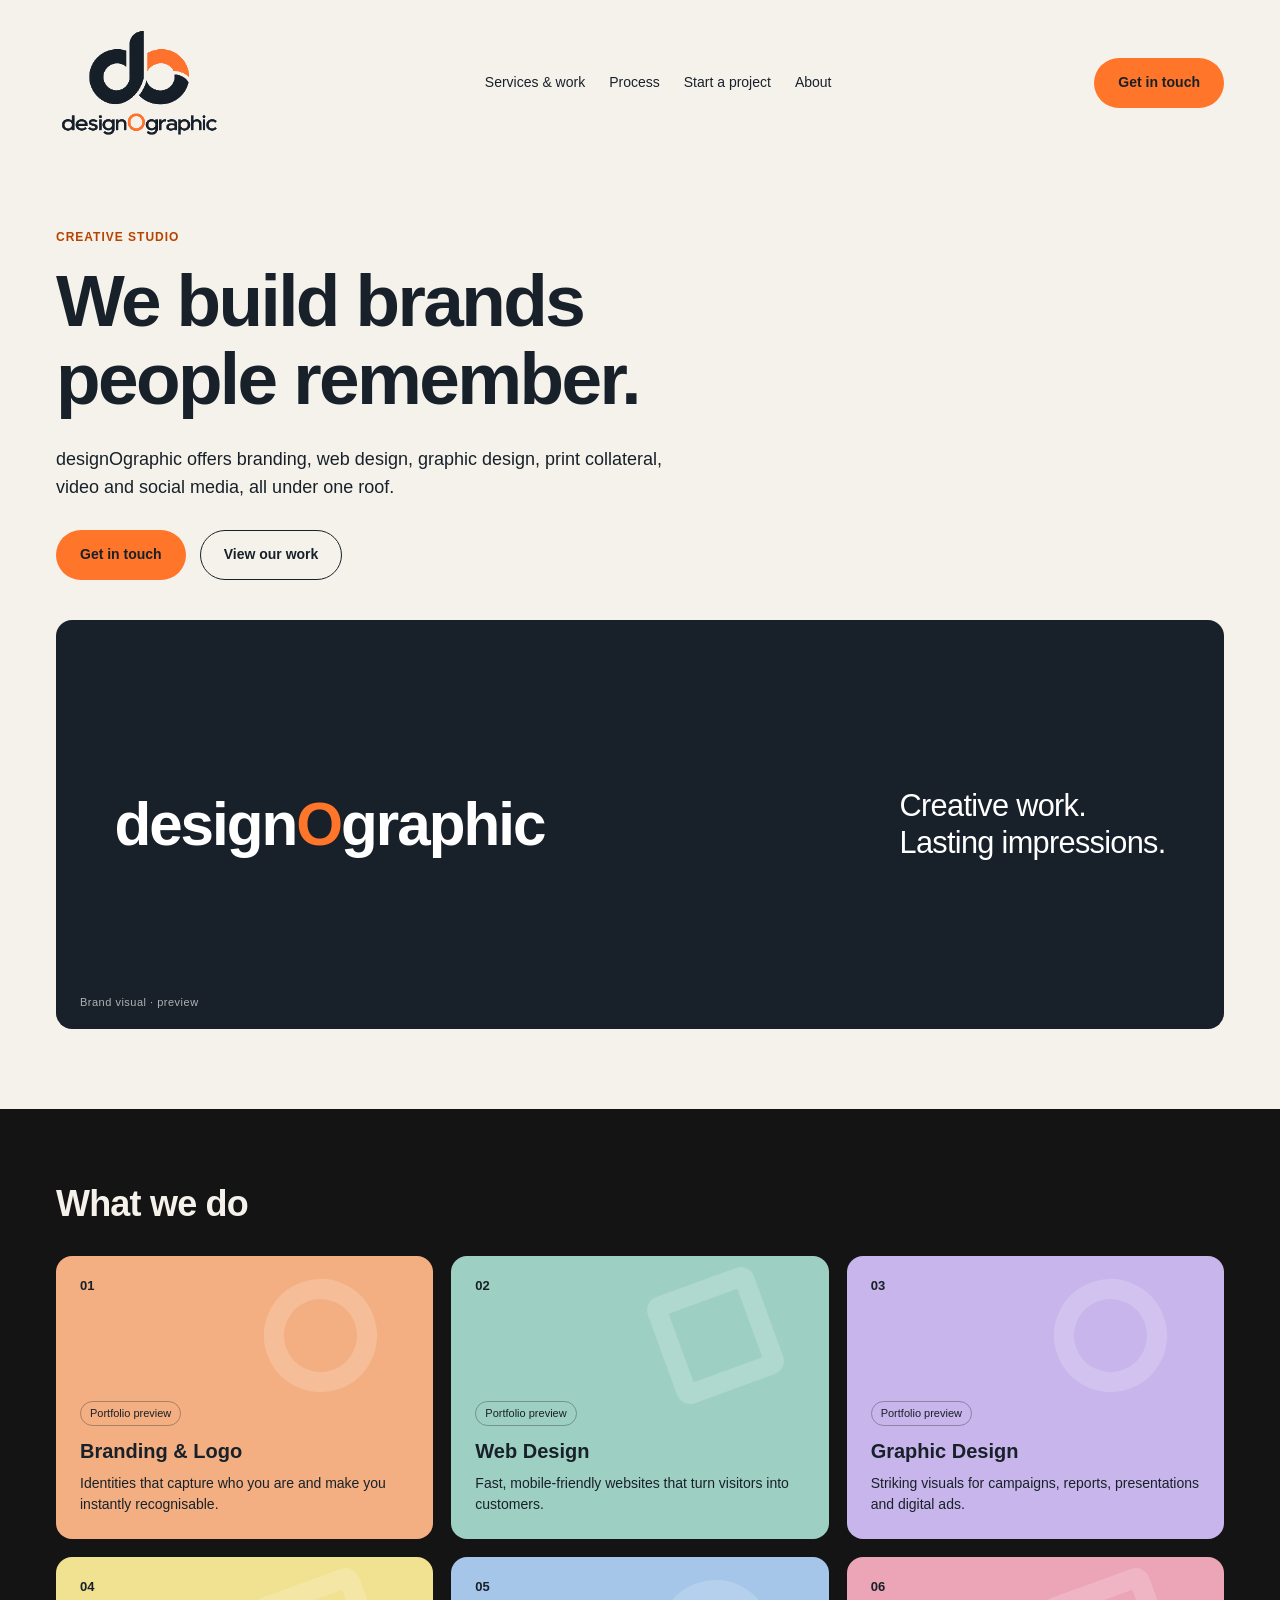
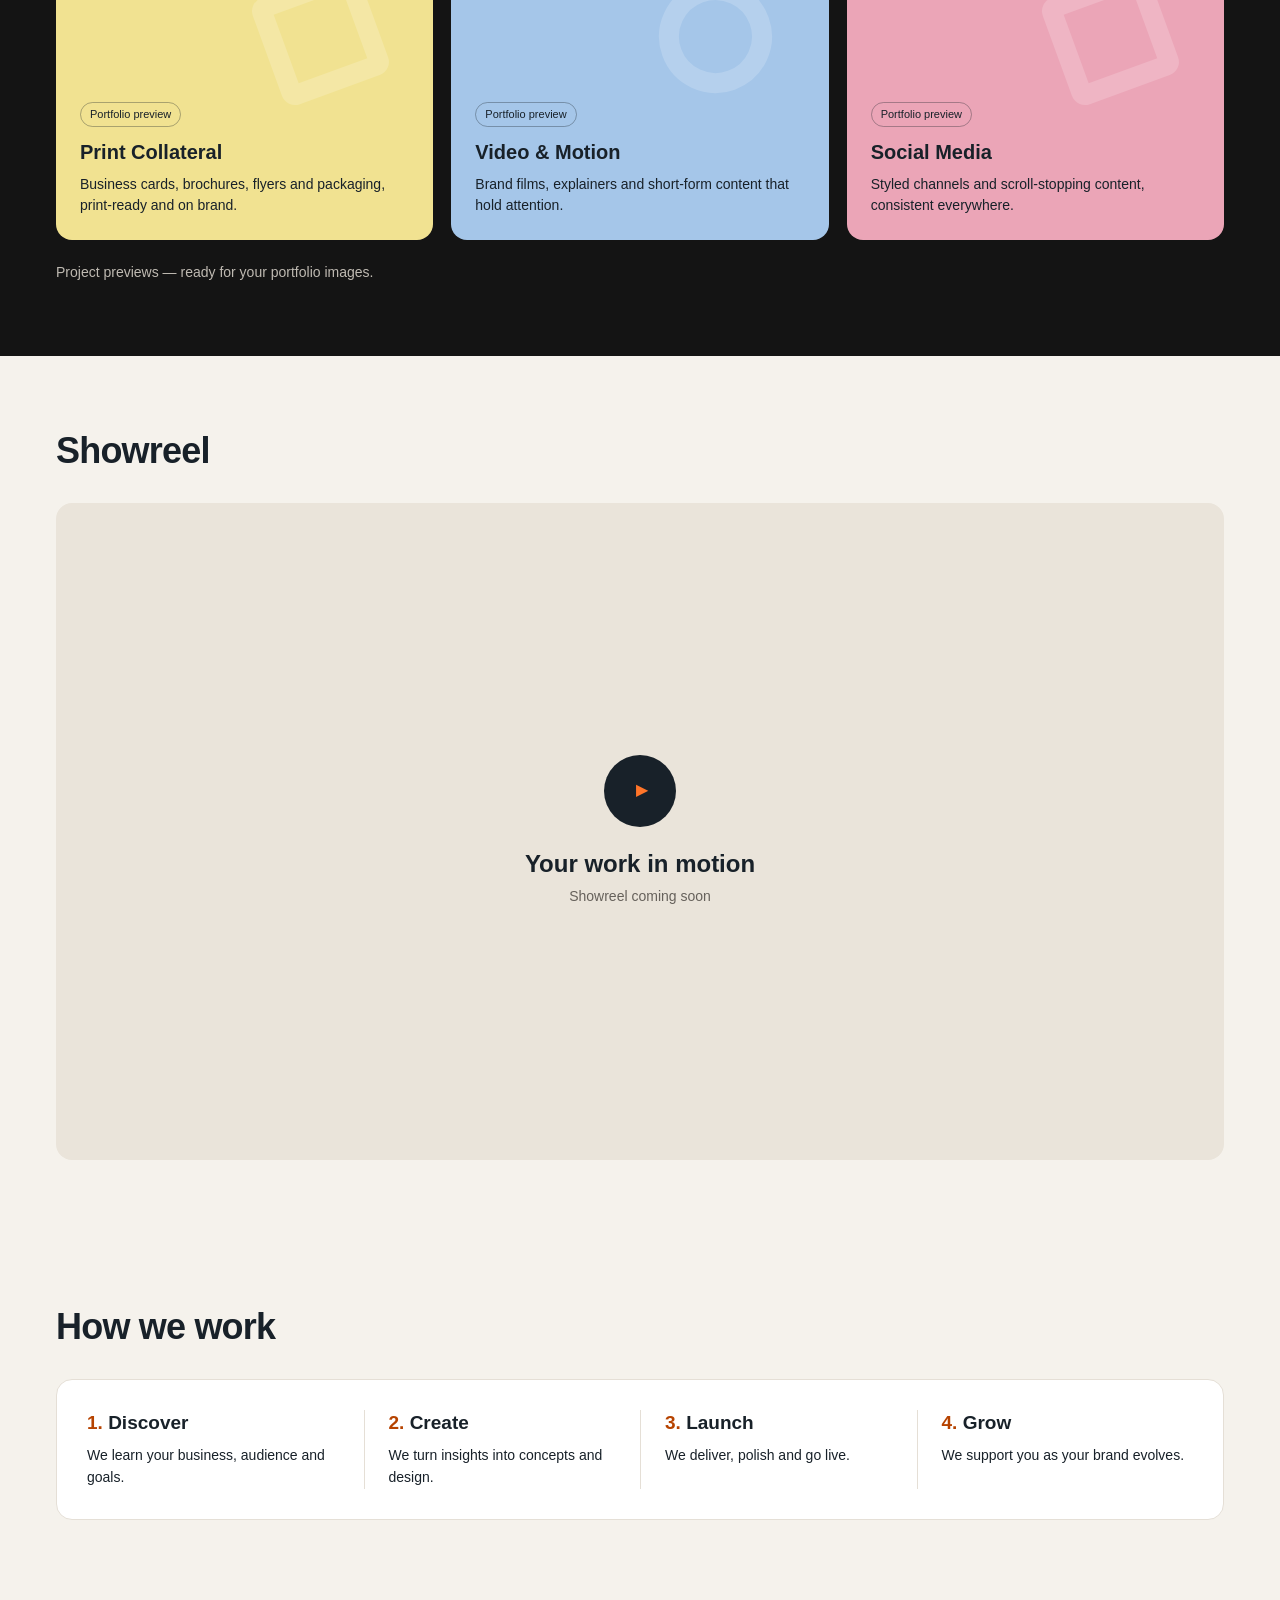
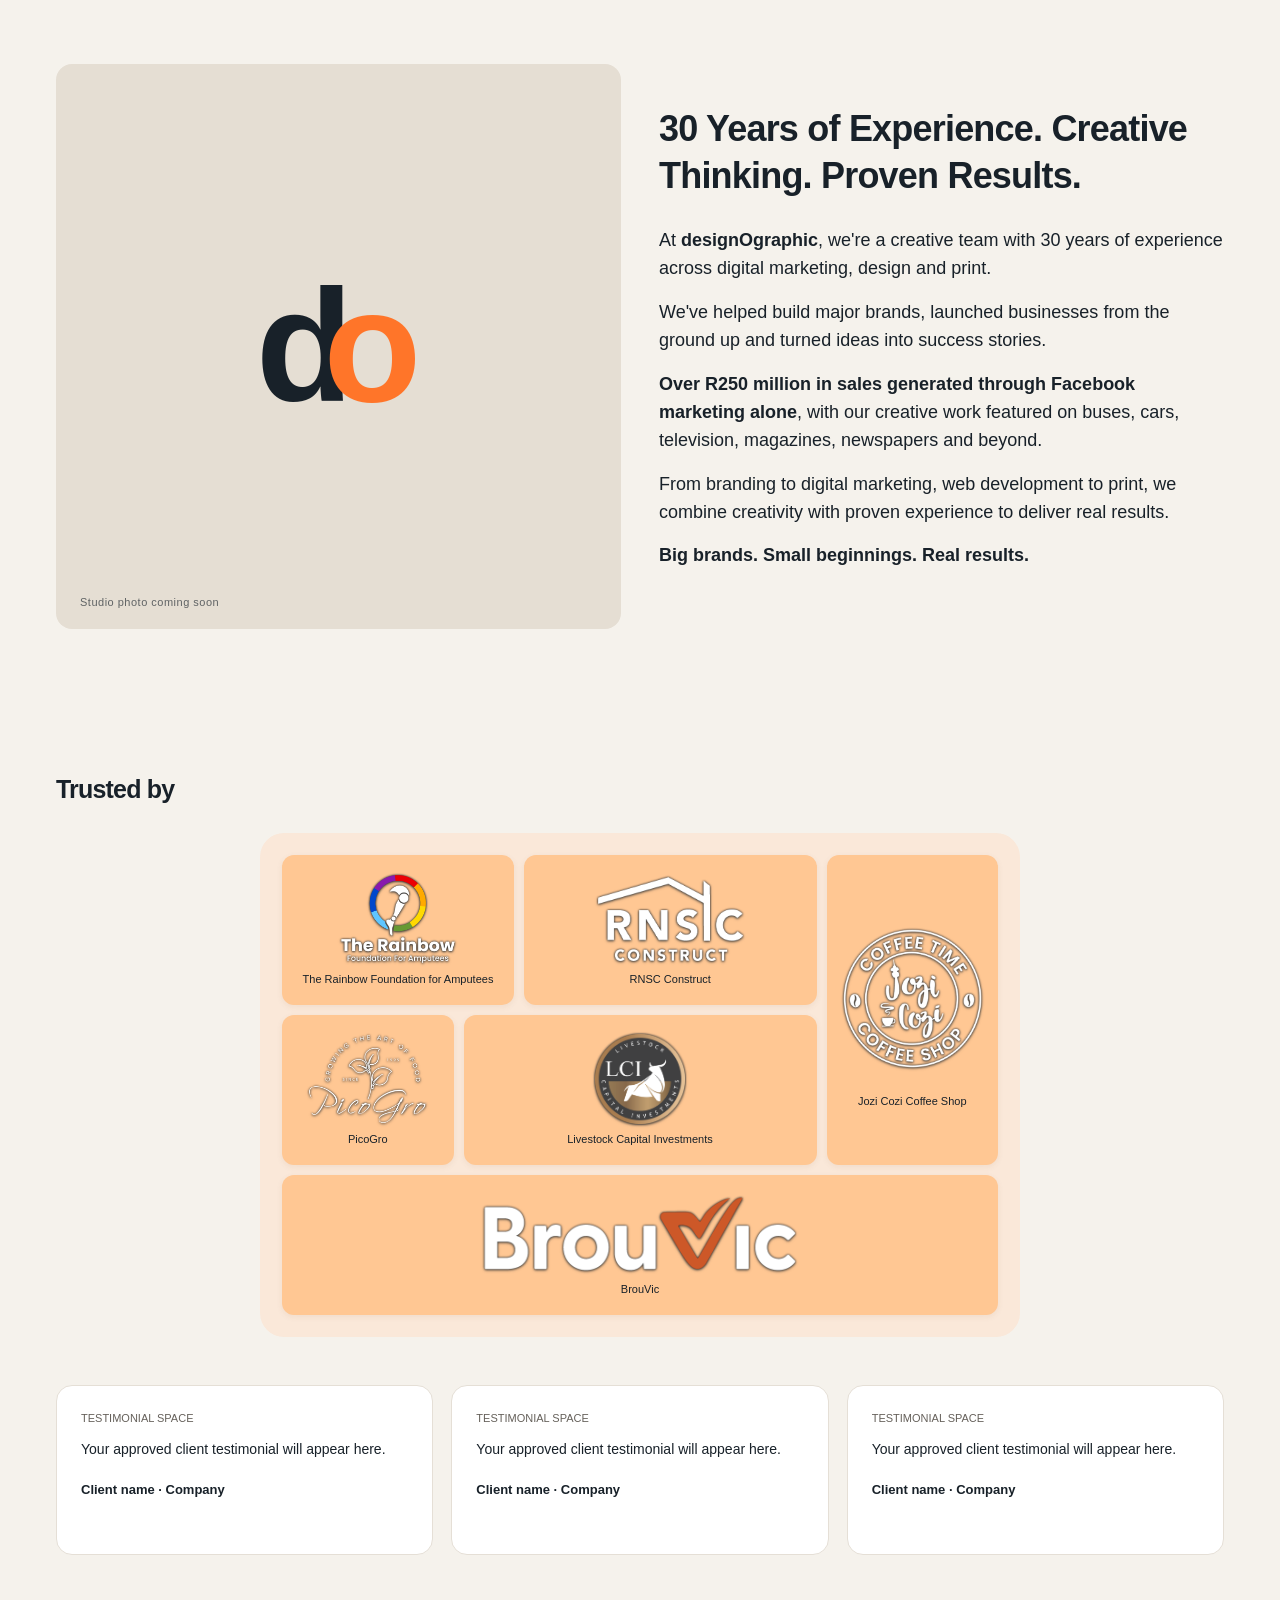
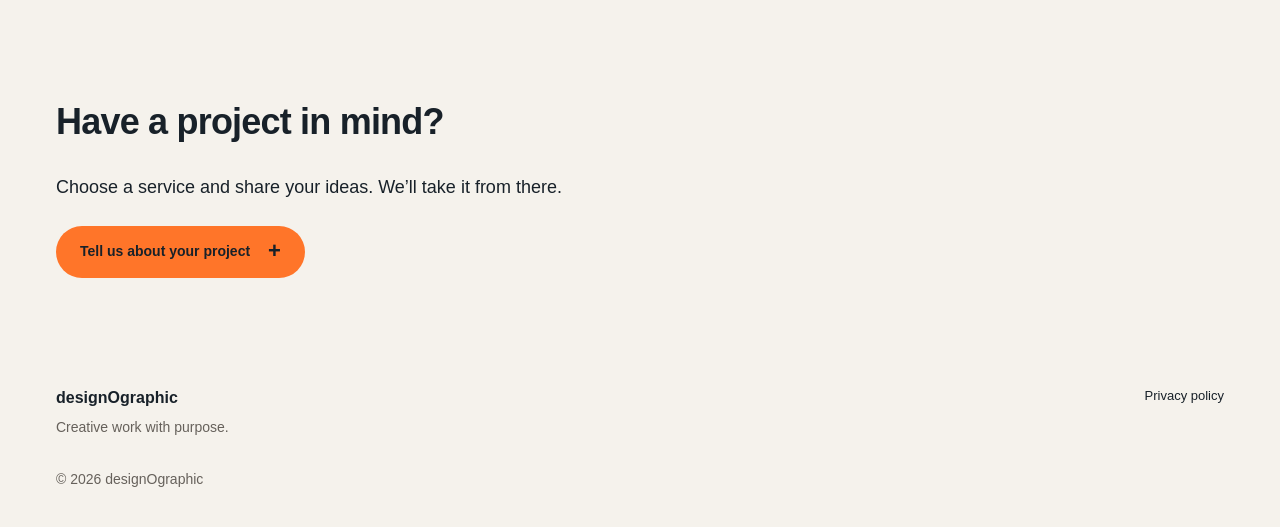
==== commit 41676dbb: "Rename service section heading to What we do" ====
--- a/index.html
+++ b/index.html
@@ -27,7 +27,7 @@
       <div class="actions"><a class="button" href="#contact">Get in touch</a><a class="button outline" href="#work">View our work</a></div>
       <div class="hero-visual" id="hero-visual" aria-label="Brand visual"><div class="visual-type" aria-hidden="true"><span>design<span class="orange">O</span>graphic</span><span class="visual-line">Creative work.<br>Lasting impressions.</span></div><span class="asset-note">Brand visual · preview</span></div>
     </section>
-    <section class="work section" id="work"><div class="container"><h2>Selected work</h2><div class="grid" id="work-grid"></div><p class="muted">Project previews — ready for your portfolio images.</p></div></section>
+    <section class="work section" id="work"><div class="container"><h2>What we do</h2><div class="grid" id="work-grid"></div><p class="muted">Project previews — ready for your portfolio images.</p></div></section>
     <section class="container section" id="showreel"><h2>Showreel</h2><div class="reel-frame" id="reel-frame"><span class="play-symbol" aria-hidden="true">▶</span><p>Your work in motion</p><span>Showreel coming soon</span></div></section>
     <section class="container section" id="process"><h2>How we work</h2><ol class="process-panel"><li><h3>Discover</h3><p>We learn your business, audience and goals.</p></li><li><h3>Create</h3><p>We turn insights into concepts and design.</p></li><li><h3>Launch</h3><p>We deliver, polish and go live.</p></li><li><h3>Grow</h3><p>We support you as your brand evolves.</p></li></ol></section>
     <section class="container section about" id="about">
--- a/styles.css
+++ b/styles.css
@@ -11,3 +11,5 @@
 .enquiry-disclosure{margin-top:24px}.enquiry-disclosure>summary{width:fit-content;list-style:none;cursor:pointer;gap:18px}.enquiry-disclosure>summary::-webkit-details-marker{display:none}.enquiry-disclosure>summary:focus-visible{outline:3px solid #2267bc;outline-offset:5px}.disclosure-icon::before{content:'+';font-size:22px;line-height:1}.enquiry-disclosure[open] .disclosure-icon::before{content:'−'}.enquiry-disclosure .enquiry-panel{margin-top:24px}
 @media(max-width:600px){.client-grid{grid-template-rows:120px 120px 105px;padding:12px;gap:6px;border-radius:18px}.client-tile{padding:9px 6px;gap:7px;border-radius:8px}.client-grid .client-tile img{height:65px}.client-grid .client-tile:nth-child(3) img{height:100px}.client-grid .client-tile:nth-child(6) img{height:62px;max-width:220px}.client-tile figcaption{font-size:9px}}
 .project{min-height:270px;padding:24px}.project-number{position:absolute;top:20px;left:24px;z-index:1;font-size:13px;font-weight:700}.project h3{font-size:20px;margin:12px 0 8px}.project .project-description{font-size:14px;line-height:1.5}.project .shape{width:30%;left:55%;top:8%;opacity:.45}.project.has-image .sample{border-color:#ffffff80}.project.has-image:after{inset:0;background:linear-gradient(#0005,#000c)}
+.hero{padding-bottom:80px}
+@media(max-width:760px){.hero{padding-bottom:48px}}
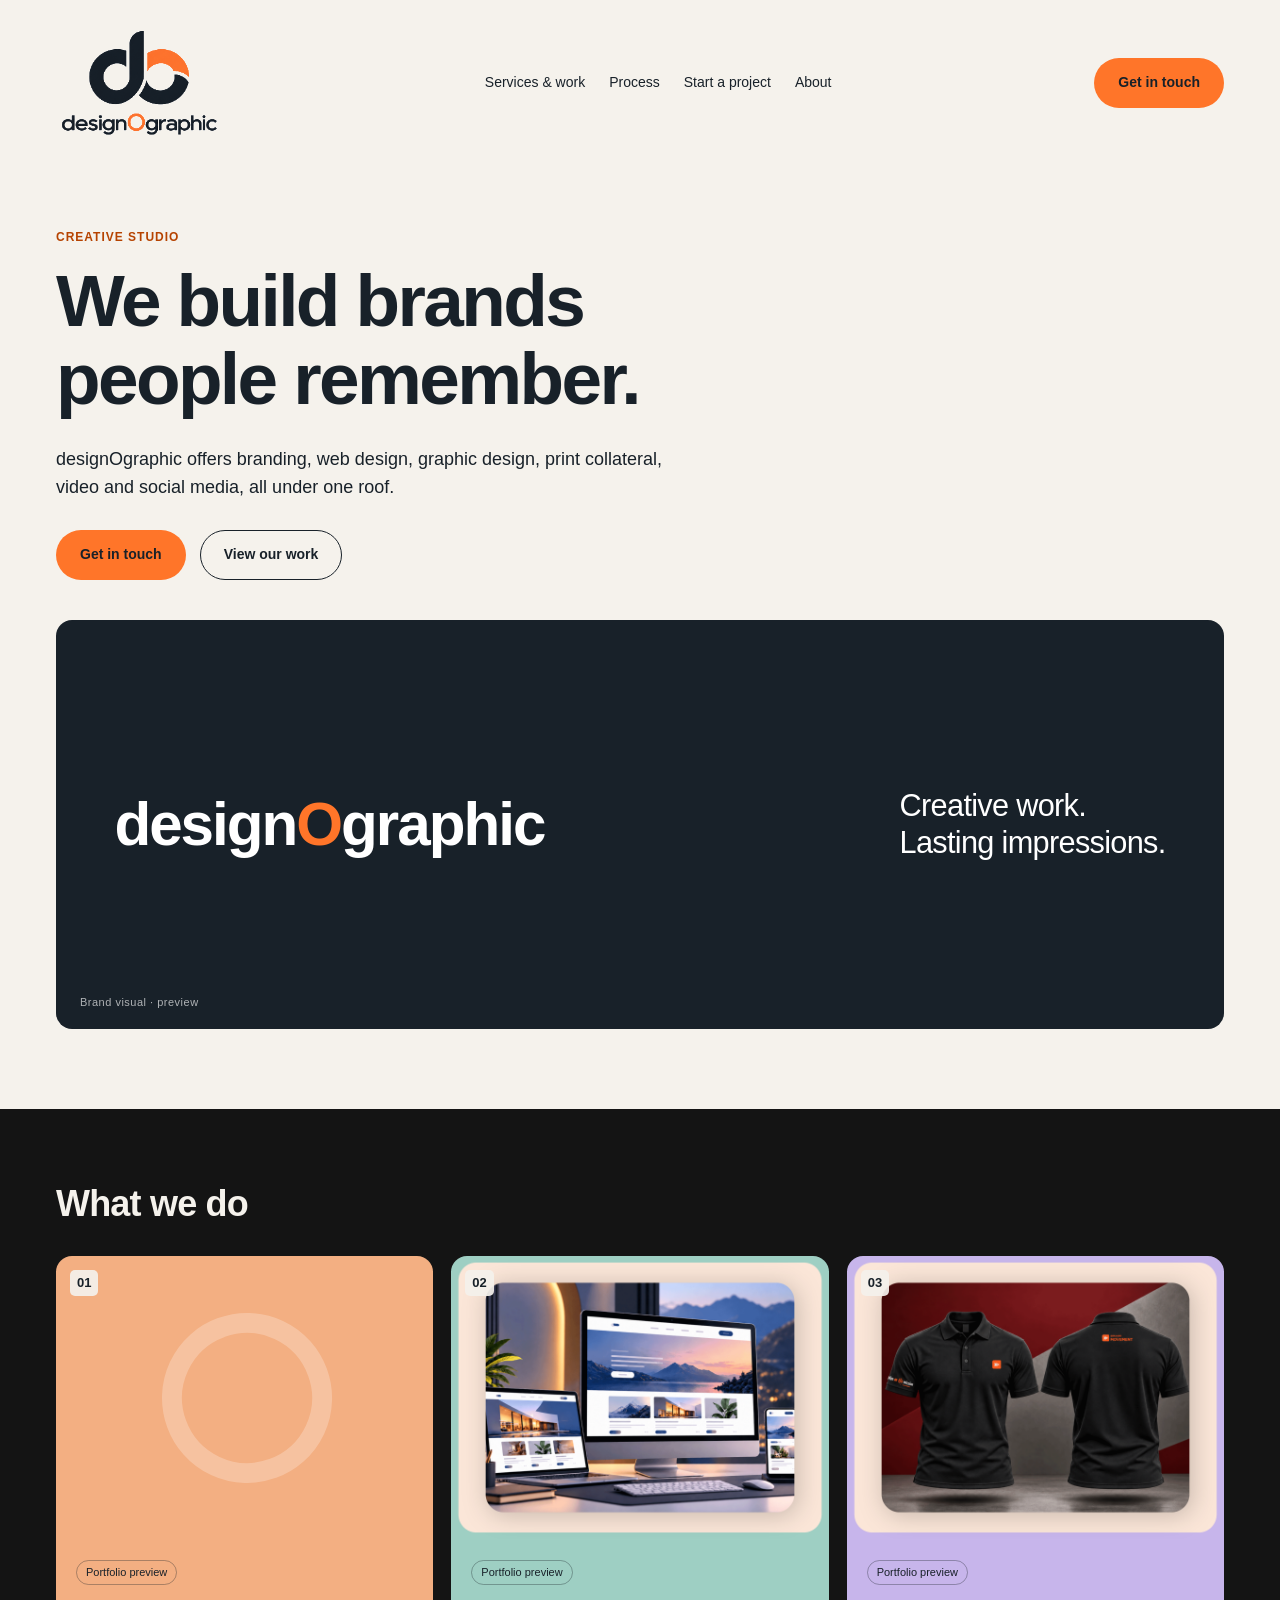
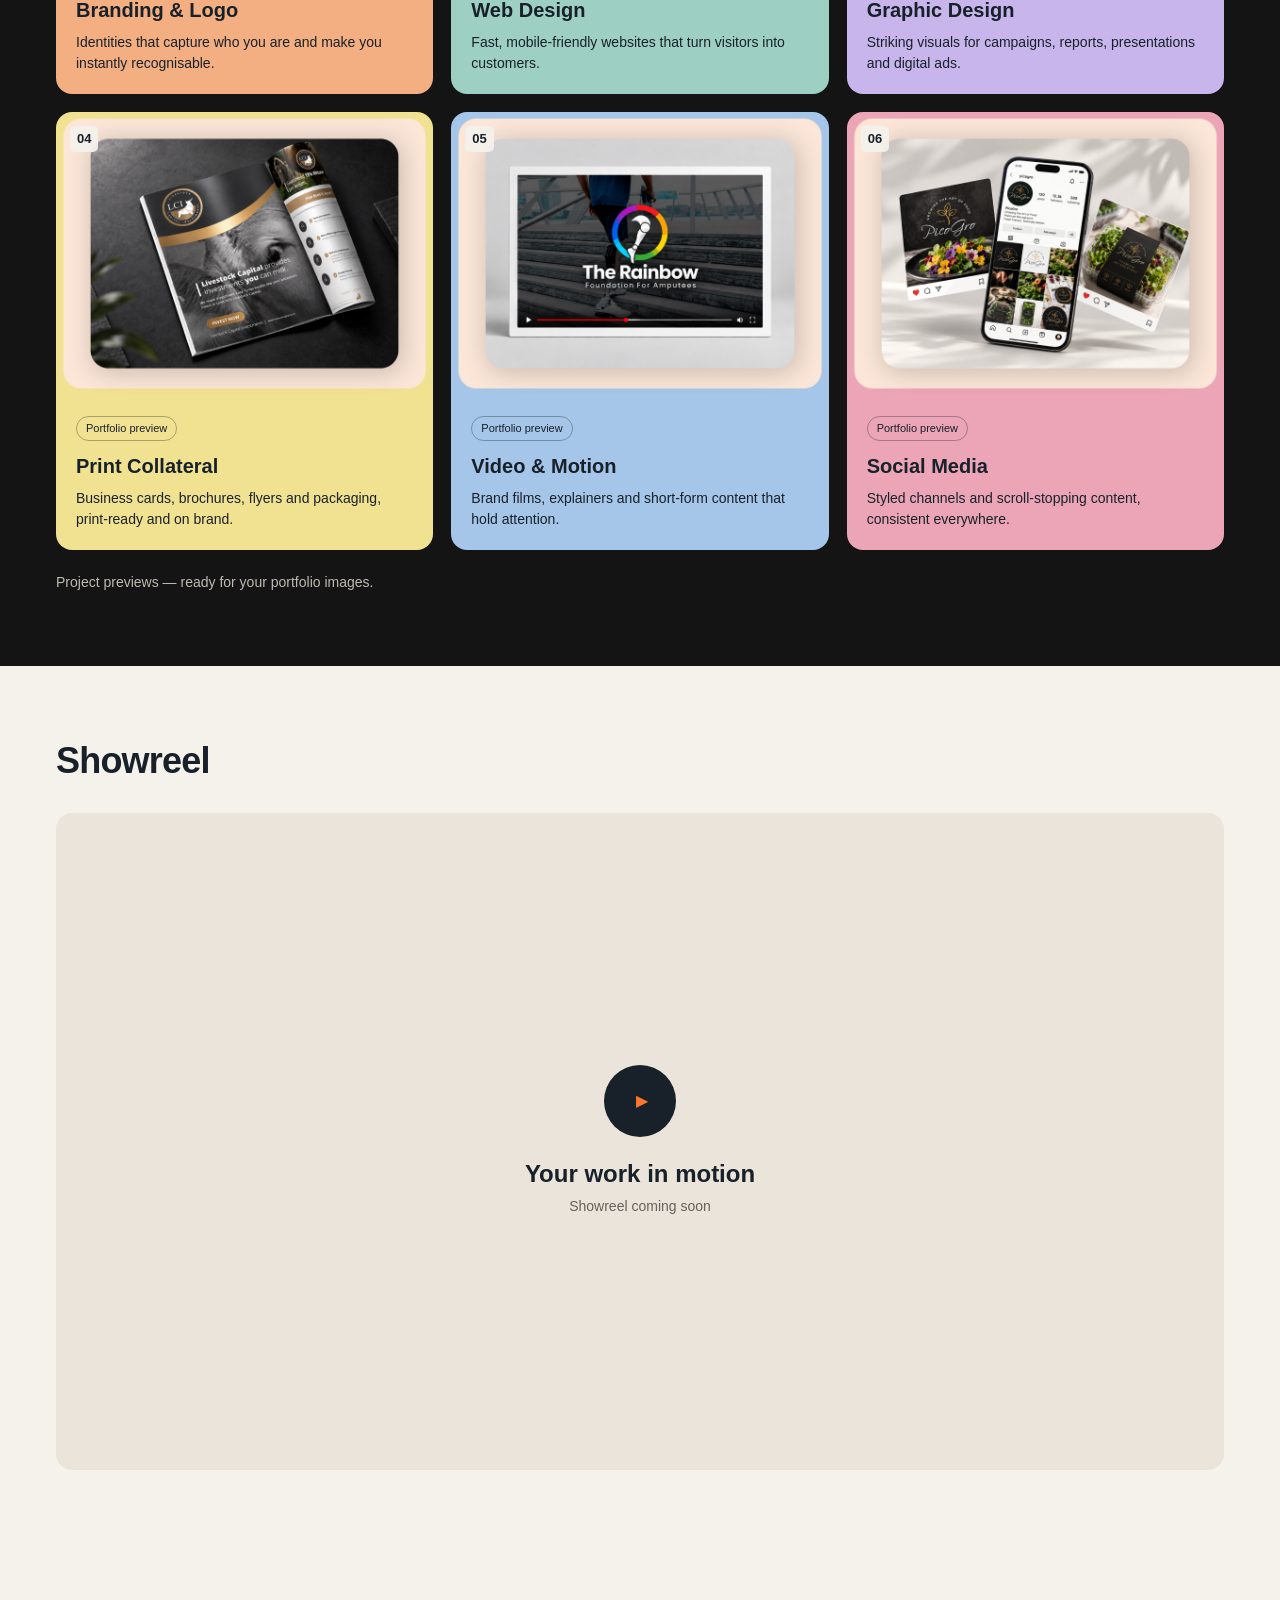
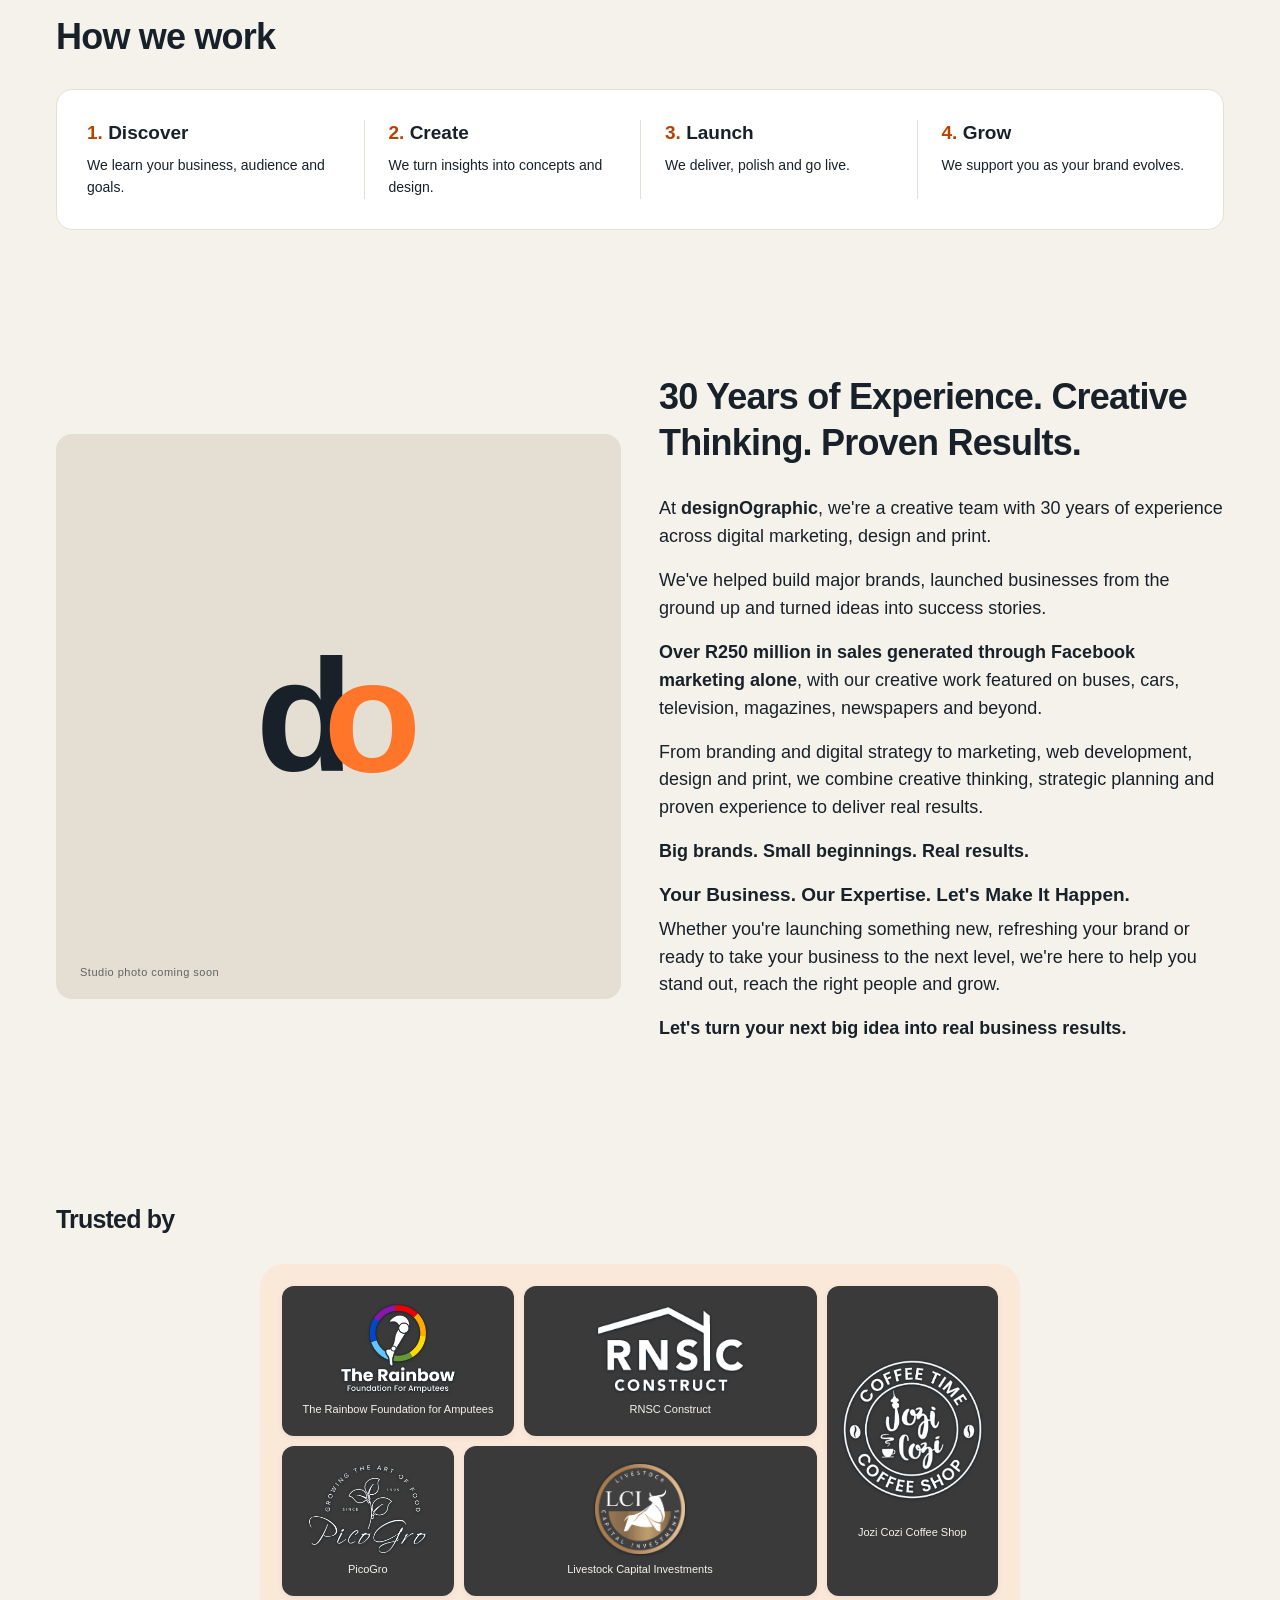
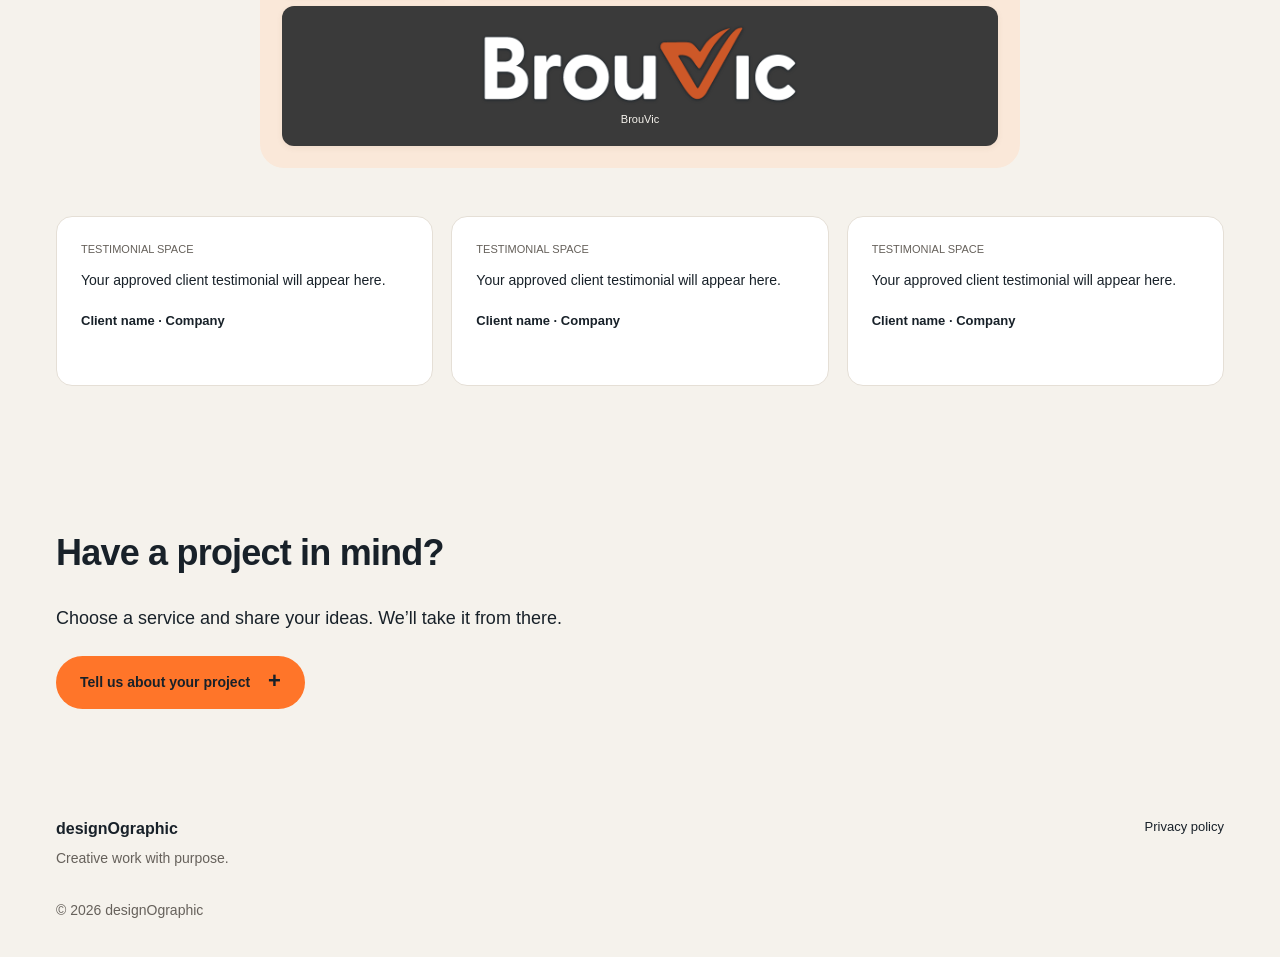
==== commit 0495ddde: "Expand About section with supplied strategy and business results copy" ====
--- a/index.html
+++ b/index.html
@@ -37,8 +37,11 @@
         <p id="about-copy">At <strong>designOgraphic</strong>, we're a creative team with 30 years of experience across digital marketing, design and print.</p>
         <p>We've helped build major brands, launched businesses from the ground up and turned ideas into success stories.</p>
         <p><strong>Over R250 million in sales generated through Facebook marketing alone</strong>, with our creative work featured on buses, cars, television, magazines, newspapers and beyond.</p>
-        <p>From branding to digital marketing, web development to print, we combine creativity with proven experience to deliver real results.</p>
+        <p>From branding and digital strategy to marketing, web development, design and print, we combine creative thinking, strategic planning and proven experience to deliver real results.</p>
         <p><strong>Big brands. Small beginnings. Real results.</strong></p>
+        <h3>Your Business. Our Expertise. Let's Make It Happen.</h3>
+        <p>Whether you're launching something new, refreshing your brand or ready to take your business to the next level, we're here to help you stand out, reach the right people and grow.</p>
+        <p><strong>Let's turn your next big idea into real business results.</strong></p>
       </div>
     </section>
     <section class="container section proof" id="proof"><h2 class="small-heading">Trusted by</h2><div class="client-grid" id="client-grid"></div><p class="muted" id="client-note">Client logos will be added here.</p><div class="grid testimonials" id="testimonial-grid"></div></section>
--- a/styles.css
+++ b/styles.css
@@ -7,9 +7,10 @@
 .process-panel{display:grid;grid-template-columns:repeat(4,minmax(0,1fr));gap:0;margin:0;padding:30px;background:white;border:1px solid var(--border);border-radius:var(--radius);list-style:none;counter-reset:process}.process-panel li{counter-increment:process;padding:0 24px;border-left:1px solid var(--border)}.process-panel li:first-child{padding-left:0;border-left:0}.process-panel li:last-child{padding-right:0}.process-panel h3{margin:0 0 10px;font-size:19px}.process-panel h3:before{content:counter(process) '. ';color:#b64300}.process-panel p{font-size:14px;margin:0}
 .enquiry-panel{margin-top:30px;padding:32px;background:white;border:1px solid var(--border);border-radius:var(--radius)}.form-grid{display:grid;grid-template-columns:1fr 1fr;gap:24px}.field{display:flex;flex-direction:column;gap:8px}.field-full{grid-column:1/-1}.field label,#email-fallback>label{font-size:14px;font-weight:700}.field label span{color:#b64300}input,select,textarea{width:100%;min-width:0;background:#fbfaf7;border:1px solid #a49b90;border-radius:8px;padding:12px 14px;color:var(--ink);font:16px/1.5 Arial,Helvetica,sans-serif}input,select{min-height:49px}textarea{resize:vertical}input:focus-visible,select:focus-visible,textarea:focus-visible{outline:3px solid #2267bc;outline-offset:2px}.field small{color:var(--muted);font-size:12px}.form-privacy{font-size:13px;color:var(--muted);margin:24px 0 16px;max-width:760px}.form-preview{font-size:13px;color:#843500;background:#fff1e6;border-radius:8px;padding:12px 14px;margin-bottom:20px}.form-help{color:var(--muted);font-size:13px;margin:12px 0 0}.form-status{font-size:14px;margin:16px 0 0}.form-status:empty{display:none}.enquiry-panel button{cursor:pointer}.enquiry-panel .button{font:700 14px/1.5 Arial,Helvetica,sans-serif}#email-fallback{margin-top:24px;padding-top:24px;border-top:1px solid var(--border)}#email-fallback .form-help{margin:0 0 16px}#email-fallback>label{display:block;margin-bottom:8px}#email-fallback .button{margin-top:12px}.policy{max-width:850px}.policy h1{font-size:clamp(38px,6vw,64px);margin-bottom:12px}.policy>.muted{margin:0 0 28px}.policy h2{font-size:25px;margin:32px 0 12px}.policy p{max-width:760px}.policy a,.form-privacy a{text-underline-offset:3px}
 @media(max-width:760px){.process-panel{grid-template-columns:1fr;padding:24px}.process-panel li,.process-panel li:first-child,.process-panel li:last-child{padding:20px 0;border-left:0;border-top:1px solid var(--border)}.process-panel li:first-child{padding-top:0;border-top:0}.process-panel li:last-child{padding-bottom:0}.enquiry-panel{padding:24px}.form-grid{grid-template-columns:1fr;gap:20px}.field-full{grid-column:auto}}
-.client-grid{grid-template-columns:repeat(12,minmax(0,1fr));grid-template-rows:150px 150px 140px;gap:10px;max-width:760px;margin-inline:auto;padding:22px;background:#fae8d9;border-radius:24px}.client-tile{margin:0;min-width:0;min-height:0;padding:14px;background:#ffc793;border-radius:12px;display:flex;flex-direction:column;align-items:center;justify-content:center;gap:8px;box-shadow:0 2px 6px #78401912;overflow:hidden}.client-tile:nth-child(1){grid-column:1/5;grid-row:1}.client-tile:nth-child(2){grid-column:5/10;grid-row:1}.client-tile:nth-child(3){grid-column:10/13;grid-row:1/3}.client-tile:nth-child(4){grid-column:1/4;grid-row:2}.client-tile:nth-child(5){grid-column:4/10;grid-row:2}.client-tile:nth-child(6){grid-column:1/13;grid-row:3}.client-grid .client-tile img{display:block;width:100%;height:90px;min-height:0;object-fit:contain;padding:0;filter:drop-shadow(0 0 1px #182129) drop-shadow(0 1px 1px #18212980)}.client-grid .client-tile:nth-child(3) img{height:175px}.client-grid .client-tile:nth-child(6) img{height:80px;max-width:360px}.client-tile figcaption{text-align:center;color:var(--ink);font-size:11px;line-height:1.35;flex-shrink:0;display:flex;align-items:center;justify-content:center}
+.client-grid{grid-template-columns:repeat(12,minmax(0,1fr));grid-template-rows:150px 150px 140px;gap:10px;max-width:760px;margin-inline:auto;padding:22px;background:#fae8d9;border-radius:24px}.client-tile{margin:0;min-width:0;min-height:0;padding:14px;background:#3a3a3a;border-radius:12px;display:flex;flex-direction:column;align-items:center;justify-content:center;gap:8px;box-shadow:0 2px 6px #78401912;overflow:hidden}.client-tile:nth-child(1){grid-column:1/5;grid-row:1}.client-tile:nth-child(2){grid-column:5/10;grid-row:1}.client-tile:nth-child(3){grid-column:10/13;grid-row:1/3}.client-tile:nth-child(4){grid-column:1/4;grid-row:2}.client-tile:nth-child(5){grid-column:4/10;grid-row:2}.client-tile:nth-child(6){grid-column:1/13;grid-row:3}.client-grid .client-tile img{display:block;width:100%;height:90px;min-height:0;object-fit:contain;padding:0;filter:drop-shadow(0 0 1px #182129) drop-shadow(0 1px 1px #18212980)}.client-grid .client-tile:nth-child(3) img{height:175px}.client-grid .client-tile:nth-child(6) img{height:80px;max-width:360px}.client-tile figcaption{text-align:center;color:#f5f2ec;font-size:11px;line-height:1.35;flex-shrink:0;display:flex;align-items:center;justify-content:center}
 .enquiry-disclosure{margin-top:24px}.enquiry-disclosure>summary{width:fit-content;list-style:none;cursor:pointer;gap:18px}.enquiry-disclosure>summary::-webkit-details-marker{display:none}.enquiry-disclosure>summary:focus-visible{outline:3px solid #2267bc;outline-offset:5px}.disclosure-icon::before{content:'+';font-size:22px;line-height:1}.enquiry-disclosure[open] .disclosure-icon::before{content:'−'}.enquiry-disclosure .enquiry-panel{margin-top:24px}
 @media(max-width:600px){.client-grid{grid-template-rows:120px 120px 105px;padding:12px;gap:6px;border-radius:18px}.client-tile{padding:9px 6px;gap:7px;border-radius:8px}.client-grid .client-tile img{height:65px}.client-grid .client-tile:nth-child(3) img{height:100px}.client-grid .client-tile:nth-child(6) img{height:62px;max-width:220px}.client-tile figcaption{font-size:9px}}
 .project{min-height:270px;padding:24px}.project-number{position:absolute;top:20px;left:24px;z-index:1;font-size:13px;font-weight:700}.project h3{font-size:20px;margin:12px 0 8px}.project .project-description{font-size:14px;line-height:1.5}.project .shape{width:30%;left:55%;top:8%;opacity:.45}.project.has-image .sample{border-color:#ffffff80}.project.has-image:after{inset:0;background:linear-gradient(#0005,#000c)}
 .hero{padding-bottom:80px}
 @media(max-width:760px){.hero{padding-bottom:48px}}
+.project{aspect-ratio:auto;padding:0;justify-content:flex-start}.project-visual{position:relative;width:100%;aspect-ratio:4/3;overflow:hidden;flex-shrink:0}.project-visual img{position:absolute;inset:0;width:100%;height:100%;object-fit:contain}.project-copy{position:relative;z-index:1;padding:20px;flex:1}.project .sample{display:inline-block}.project.has-image{color:var(--ink)}.project.has-image::after{display:none}.project.has-image .sample{border-color:#18212955}.project-number{background:#f5f2eced;padding:3px 7px;border-radius:5px;top:14px;left:14px}.project .shape{width:45%;left:28%;top:20%;opacity:.6}
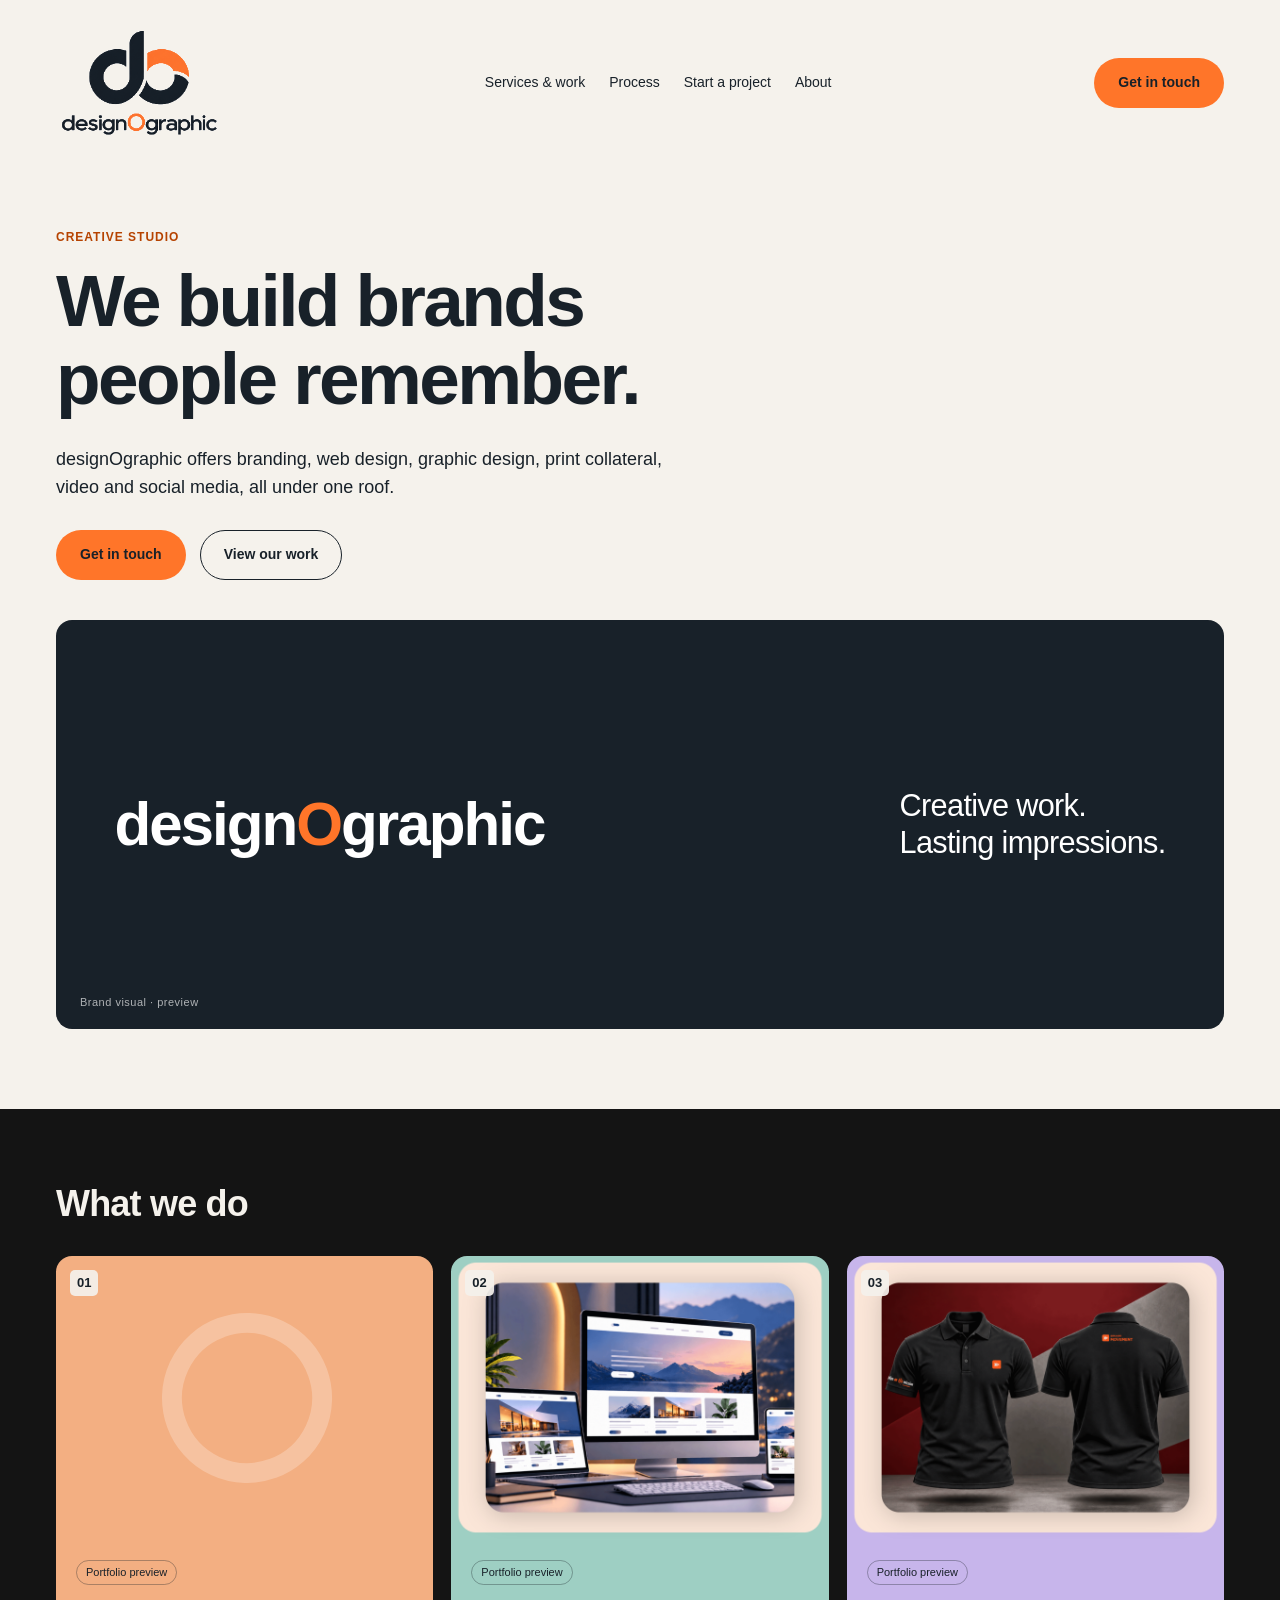
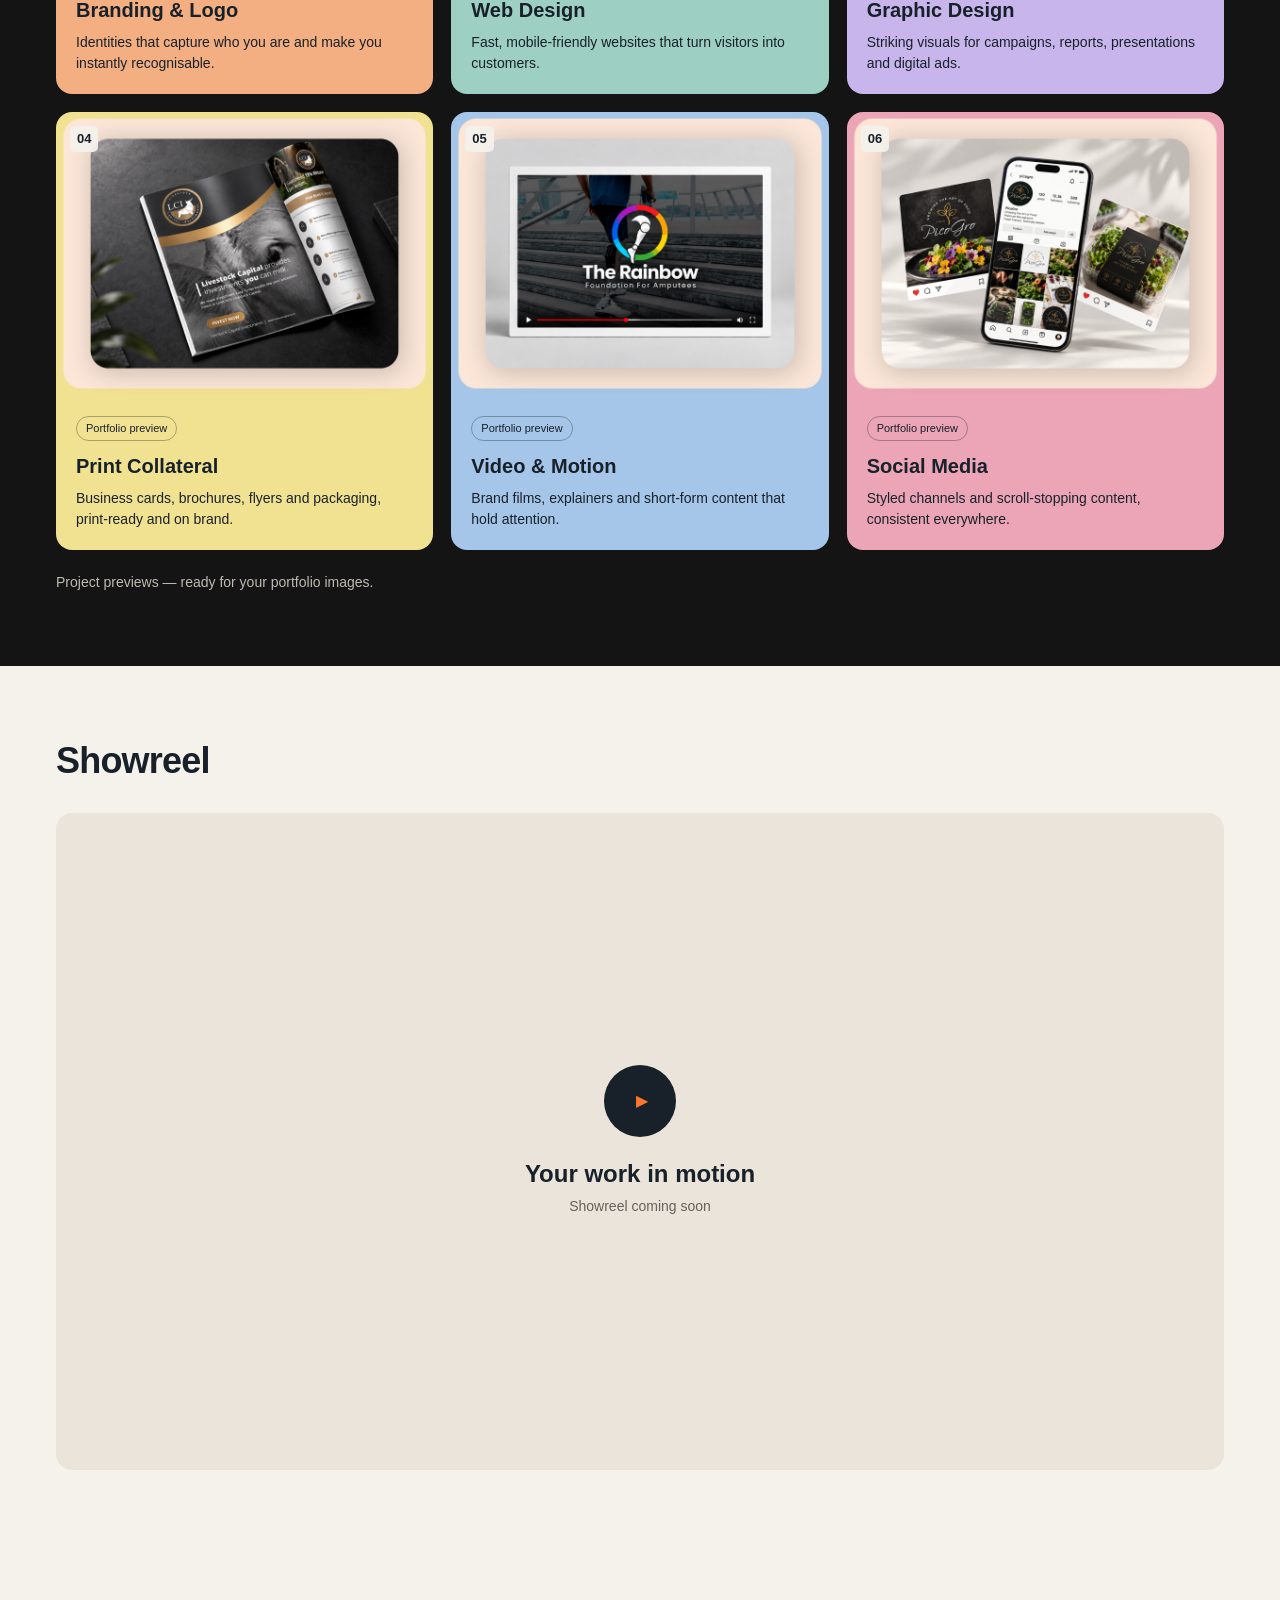
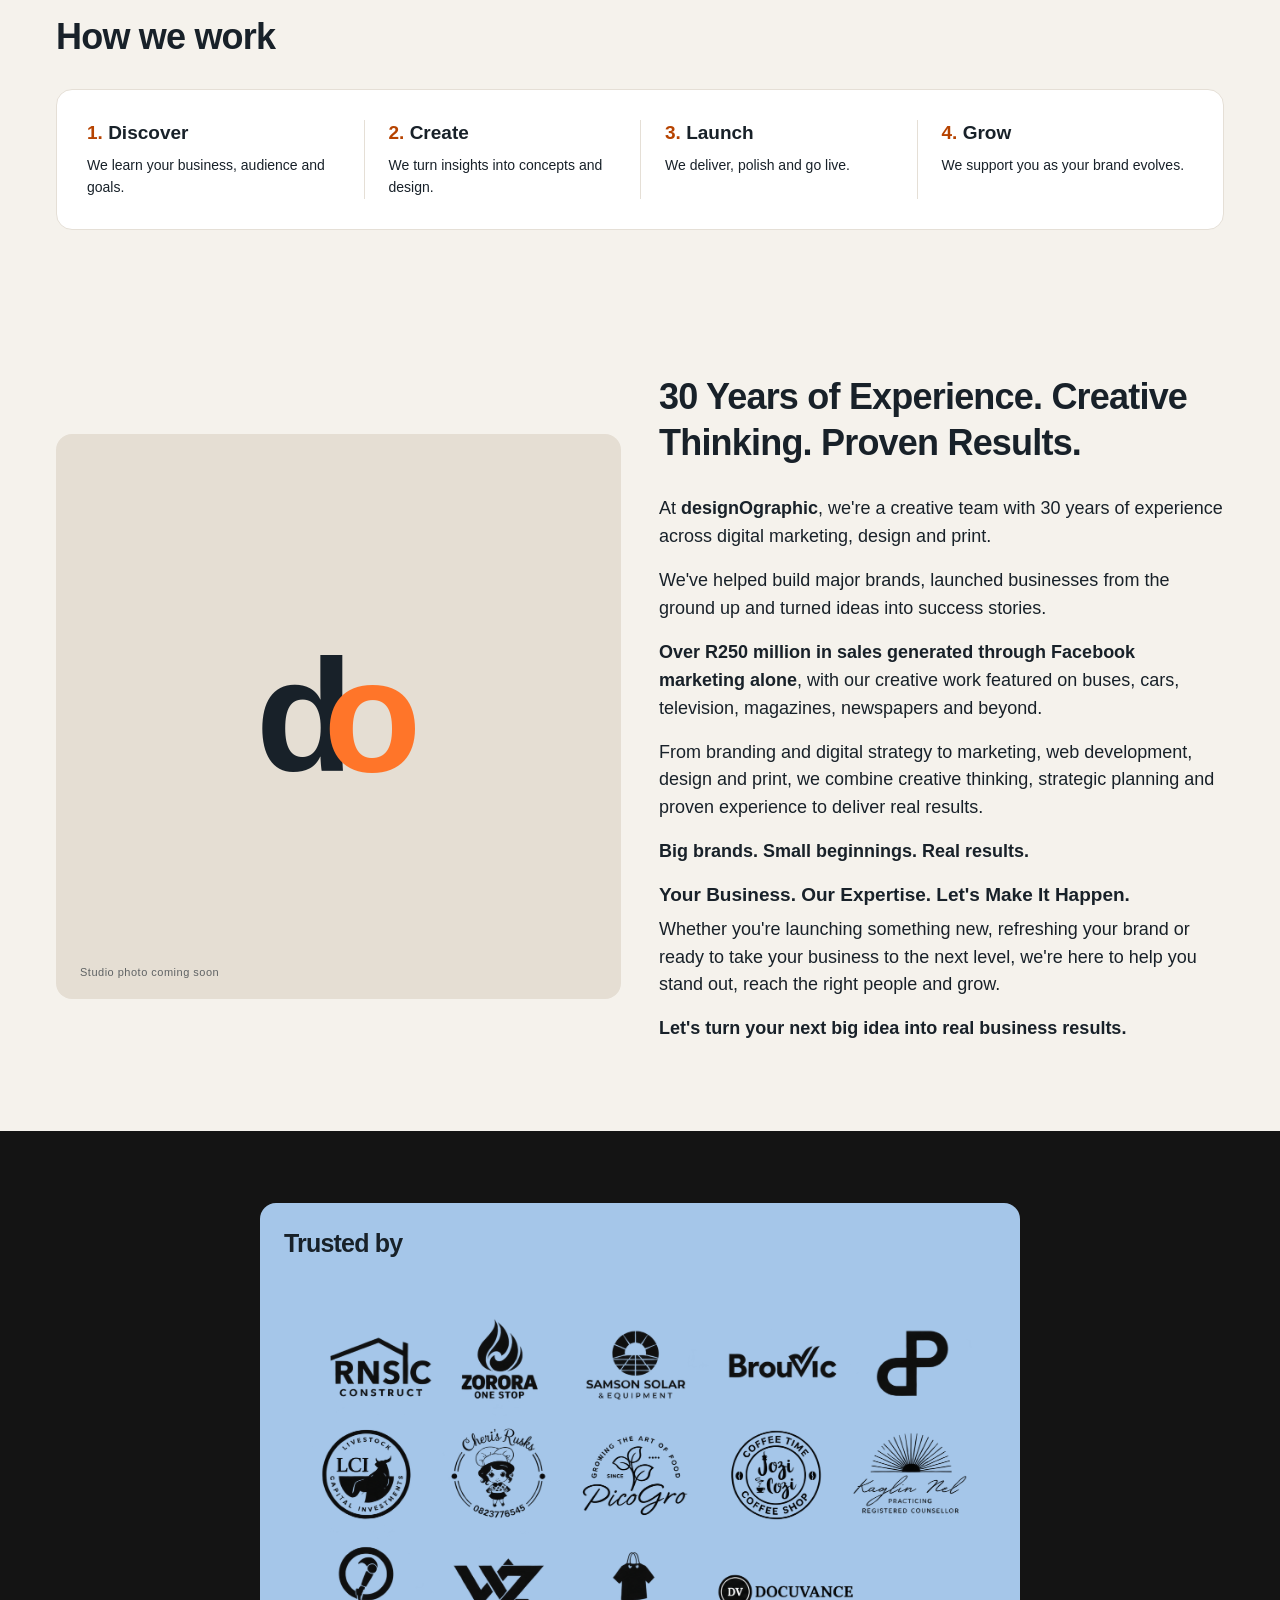
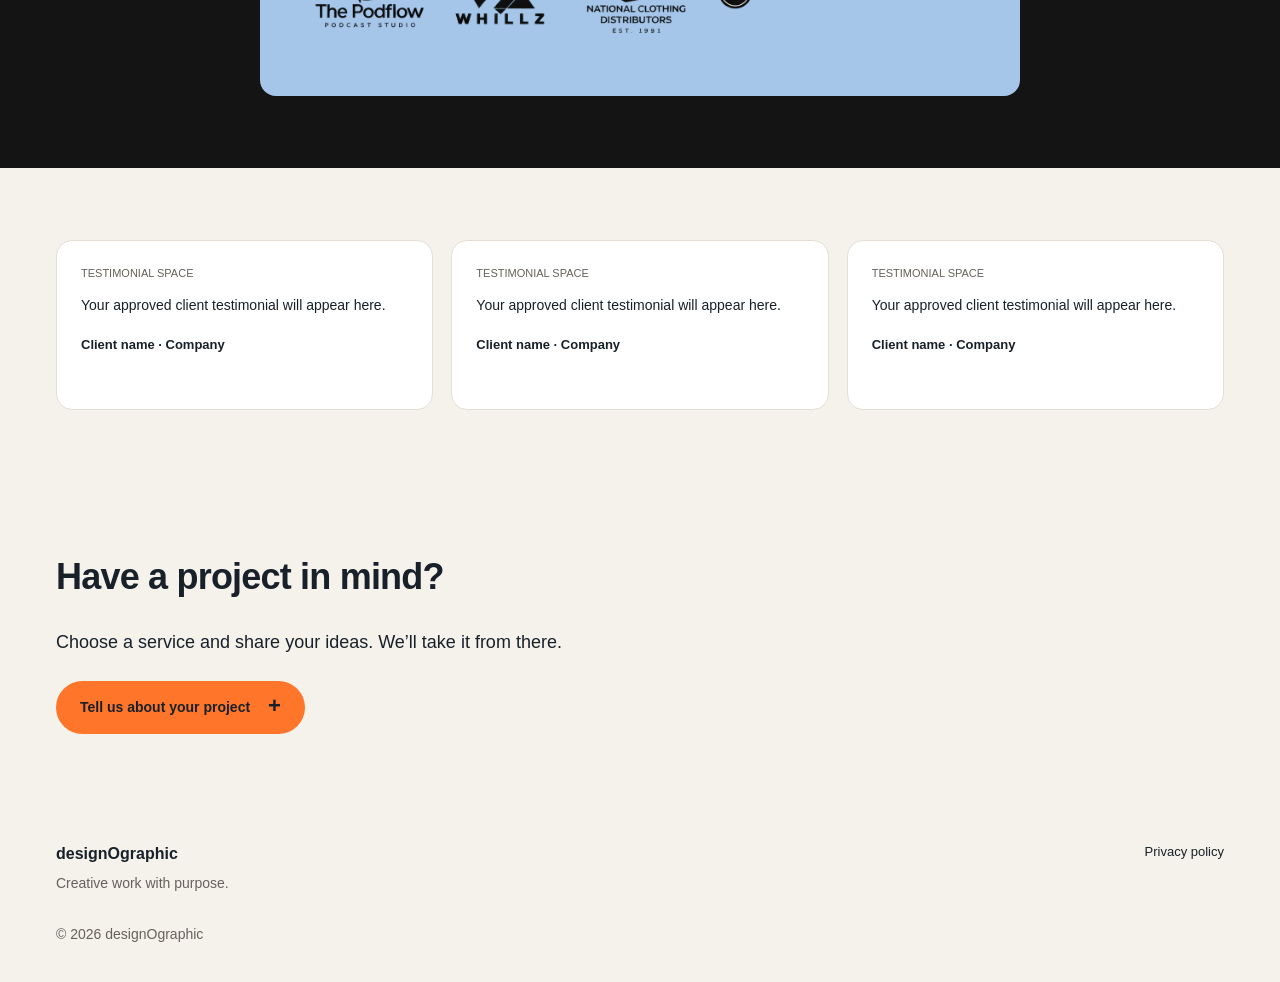
==== commit 25e95d17: "Centre blue logo panel on black and separate testimonials" ====
--- a/index.html
+++ b/index.html
@@ -44,7 +44,10 @@
         <p><strong>Let's turn your next big idea into real business results.</strong></p>
       </div>
     </section>
-    <section class="container section proof" id="proof"><h2 class="small-heading">Trusted by</h2><div class="client-grid" id="client-grid"></div><p class="muted" id="client-note">Client logos will be added here.</p><div class="grid testimonials" id="testimonial-grid"></div></section>
+    <section class="section proof" id="proof">
+      <div class="trusted-panel"><h2 class="small-heading">Trusted by</h2><div class="client-grid" id="client-grid"></div><p class="muted" id="client-note">Client logos will be added here.</p></div>
+    </section>
+    <section class="container section testimonials-section" aria-label="Client testimonials"><div class="grid testimonials" id="testimonial-grid"></div></section>
     <section class="container section enquiry" id="contact">
       <h2>Have a project in mind?</h2>
       <p class="intro">Choose a service and share your ideas. We’ll take it from there.</p>
--- a/styles.css
+++ b/styles.css
@@ -14,3 +14,11 @@
 .hero{padding-bottom:80px}
 @media(max-width:760px){.hero{padding-bottom:48px}}
 .project{aspect-ratio:auto;padding:0;justify-content:flex-start}.project-visual{position:relative;width:100%;aspect-ratio:4/3;overflow:hidden;flex-shrink:0}.project-visual img{position:absolute;inset:0;width:100%;height:100%;object-fit:contain}.project-copy{position:relative;z-index:1;padding:20px;flex:1}.project .sample{display:inline-block}.project.has-image{color:var(--ink)}.project.has-image::after{display:none}.project.has-image .sample{border-color:#18212955}.project-number{background:#f5f2eced;padding:3px 7px;border-radius:5px;top:14px;left:14px}.project .shape{width:45%;left:28%;top:20%;opacity:.6}
+
+.client-logo-collection{width:100%;max-width:1200px;margin-inline:auto}.client-logo-collection img{display:block;width:100%;height:auto;object-fit:contain}
+
+.proof{background:#a5c6e9;border-radius:var(--radius);padding:32px;isolation:isolate}.client-logo-collection{background:#a5c6e9;border-radius:var(--radius);overflow:hidden}.client-logo-collection img{mix-blend-mode:multiply;border-radius:var(--radius)}
+@media(max-width:760px){.proof{padding:24px 16px}}
+
+.proof.section{background:#141414;color:var(--paper);border-radius:0;padding:72px 0;isolation:isolate}.trusted-panel{width:calc(100% - 112px);max-width:760px;margin-inline:auto;padding:24px;background:#a5c6e9;color:var(--ink);border-radius:var(--radius);overflow:hidden}.trusted-panel .small-heading{margin-bottom:12px}.trusted-panel .client-logo-collection{background:transparent}.trusted-panel .client-logo-collection img{mix-blend-mode:normal}.testimonials-section .testimonials{margin-top:0}
+@media(max-width:760px){.proof.section{padding:48px 0}.trusted-panel{width:calc(100% - 40px);padding:18px}.trusted-panel .small-heading{font-size:22px}}
